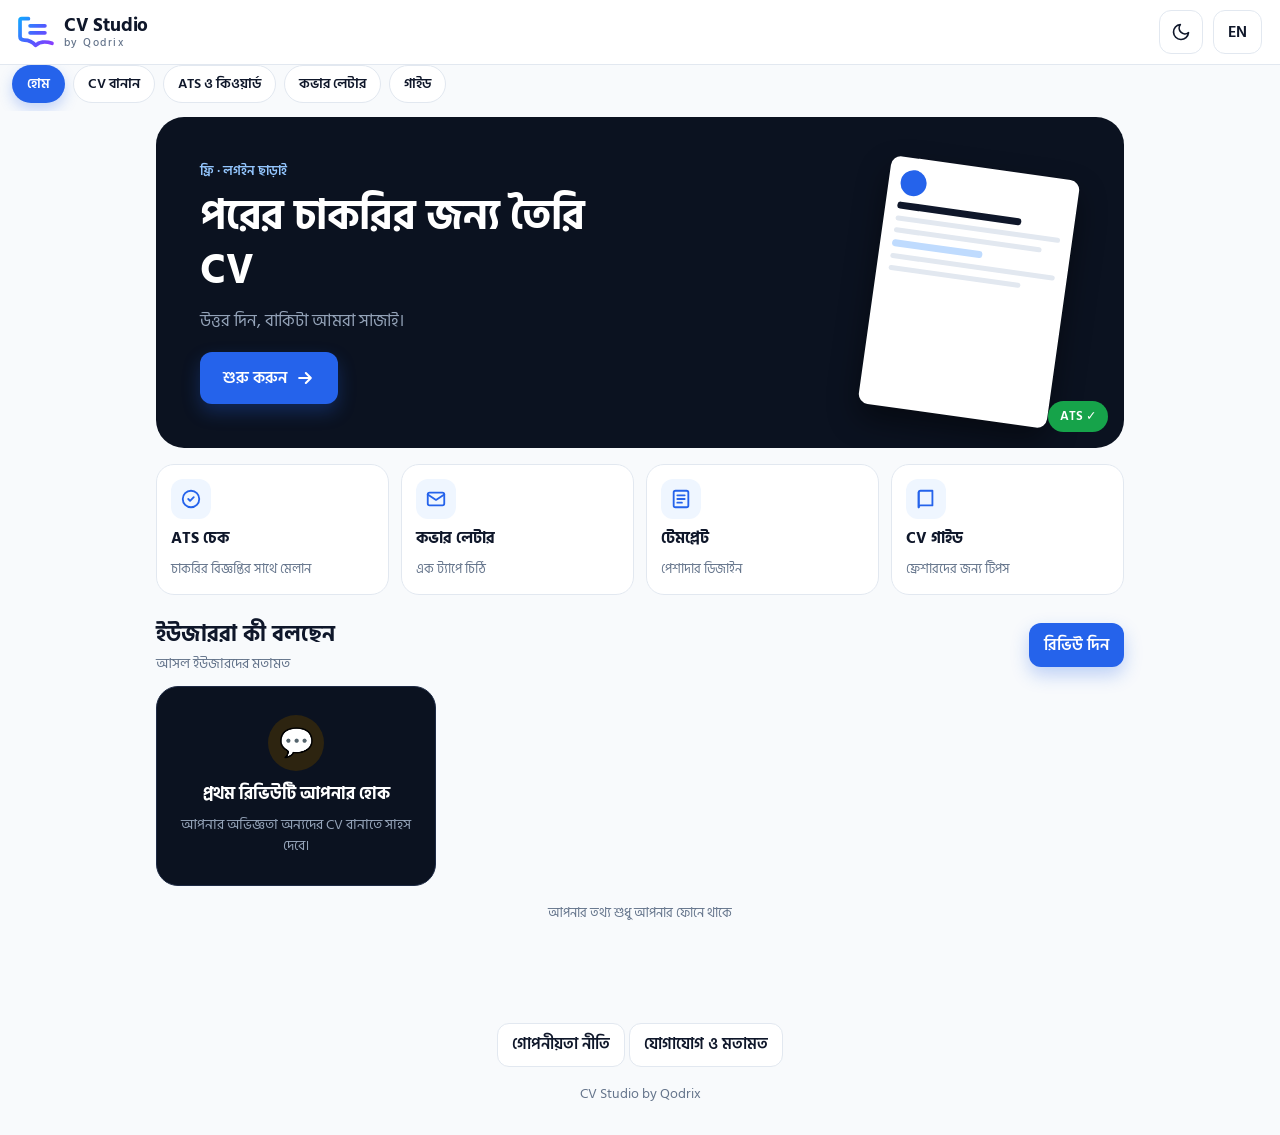
==== index.html @ 033d8e02 "Add files via upload" ====
<!DOCTYPE html>
<html lang="bn">
<head>
<meta charset="utf-8">
<meta name="viewport" content="width=device-width, initial-scale=1, viewport-fit=cover">
<title>CV স্টুডিও | বাংলা ও ইংরেজি CV মেকার</title>
<meta name="description" content="বাংলাদেশের জন্য বাংলা ও ইংরেজি দুই ভাষায় ফ্রি CV বানানোর সাইট।">
<link href="https://fonts.googleapis.com/css2?family=Hind+Siliguri:wght@400;500;600;700&display=swap" rel="stylesheet">
<script>(function(){try{var k=localStorage.getItem("cvtheme");if(!k)k=matchMedia("(prefers-color-scheme:dark)").matches?"dark":"light";document.documentElement.dataset.theme=k}catch(e){}})()</script>
<meta property="og:type" content="website"><meta property="og:site_name" content="CV Studio by Qodrix"><meta property="og:title" content="CV Studio | Free CV Maker (Bangla and English)"><meta property="og:description" content="Build a professional CV in 10 minutes. Free, no login, ATS friendly."><meta property="og:image" content="https://qodrixhq.github.io/cv-studio/og.png"><meta name="twitter:card" content="summary_large_image"><meta name="theme-color" content="#0B1220">
<link rel="icon" href="favicon.svg" type="image/svg+xml"><link rel="icon" href="icon-192.png" sizes="192x192" type="image/png">
<link rel="manifest" href="manifest.webmanifest"><link rel="apple-touch-icon" href="apple-touch-icon.png">
<link rel="stylesheet" href="style.css?v=14">
</head>
<body>
<header>
 <a class="logo" href="index.html" aria-label="CV Studio by Qodrix"><svg class="lg-m" viewBox="0 0 214 190" fill="none" aria-hidden="true"><defs><linearGradient id="lgg" x1="8" y1="8" x2="204" y2="176" gradientUnits="userSpaceOnUse"><stop stop-color="#12A8FF"/><stop offset=".55" stop-color="#4F5BFF"/><stop offset="1" stop-color="#8B3DFF"/></linearGradient></defs><g stroke="url(#lgg)" stroke-width="22" stroke-linecap="round" stroke-linejoin="round"><path class="lgp" d="M62 16H22Q12 16 12 26V122C12 137 22 143 38 143C66 143 86 153 104 174C124 155 162 148 202 162"/><path class="lgp" d="M72 58H160M72 100H160"/></g></svg><span class="lg-t"><b>CV Studio</b><small>by Qodrix</small></span></a>
 <button class="btn ic" id="th" aria-label="Dark / Light"><svg class="i-moon" width="20" height="20" viewBox="0 0 24 24" fill="none" stroke="currentColor" stroke-width="2" stroke-linecap="round" stroke-linejoin="round" aria-hidden="true"><path d="M21 12.8A9 9 0 1111.2 3a7 7 0 009.8 9.8z"/></svg><svg class="i-sun" width="20" height="20" viewBox="0 0 24 24" fill="none" stroke="currentColor" stroke-width="2" stroke-linecap="round" stroke-linejoin="round" aria-hidden="true"><circle cx="12" cy="12" r="4"/><path d="M12 2v2M12 20v2M4.9 4.9l1.4 1.4M17.7 17.7l1.4 1.4M2 12h2M20 12h2M4.9 19.1l1.4-1.4M17.7 6.3l1.4-1.4"/></svg></button>
 <button class="btn" id="lg"></button>
 
</header>
<nav class="tabs"><a href="index.html" class=on data-bn="হোম" data-en="Home"></a><a href="builder.html" data-bn="CV বানান" data-en="Build CV"></a><a href="ats.html" data-bn="ATS ও কিওয়ার্ড" data-en="ATS and keywords"></a><a href="cover-letter.html" data-bn="কভার লেটার" data-en="Cover letter"></a><a href="guide.html" data-bn="গাইড" data-en="Guide"></a></nav>
<div class="xw">
<section class="xhero xfu"><div><div class="eb" data-bn="ফ্রি · লগইন ছাড়াই" data-en="Free · no login"></div><h1 class="hh" data-bn="পরের চাকরির জন্য তৈরি CV" data-en="A CV made for your next job"></h1><p data-bn="উত্তর দিন, বাকিটা আমরা সাজাই।" data-en="Answer a few questions. We handle the layout."></p><a class="btn p" href="builder.html"><span data-bn="শুরু করুন" data-en="Get started"></span> <svg width="20" height="20" viewBox="0 0 24 24" fill="none" stroke="currentColor" stroke-width="2.5" stroke-linecap="round" stroke-linejoin="round" aria-hidden="true"><path d="M5 12h14M13 6l6 6-6 6"/></svg></a></div>
<div class="xpap" aria-hidden="true"><i></i><i class="d"></i><i></i><i style="width:90%"></i><i class="b"></i><i></i><i style="width:80%"></i></div><span class="xbdg">ATS ✓</span></section>
<a id="xcont" class="xcont xfu" href="builder.html" hidden><div><b data-bn="আপনার CV অসম্পূর্ণ" data-en="Your CV is in progress"></b><div class="xpb"><i id="xcb"></i></div><small><span id="xcp"></span> <span data-bn="সম্পূর্ণ · চালিয়ে যান" data-en="complete · continue"></span></small></div><span class="btn" aria-hidden="true">→</span></a>
<section class="xtiles"><a class="xtile xfu" href="ats.html"><i><svg width="22" height="22" viewBox="0 0 24 24" fill="none" stroke="#2563EB" stroke-width="2" stroke-linecap="round" stroke-linejoin="round" aria-hidden="true"><circle cx="12" cy="12" r="9"/><path d="M9 12l2 2 4-4"/></svg></i><b data-bn="ATS চেক" data-en="ATS check"></b><span data-bn="চাকরির বিজ্ঞপ্তির সাথে মেলান" data-en="Match with a job notice"></span></a><a class="xtile xfu" href="cover-letter.html"><i><svg width="22" height="22" viewBox="0 0 24 24" fill="none" stroke="#2563EB" stroke-width="2" stroke-linecap="round" stroke-linejoin="round" aria-hidden="true"><rect x="3" y="5" width="18" height="14" rx="2"/><path d="M3 7l9 6 9-6"/></svg></i><b data-bn="কভার লেটার" data-en="Cover letter"></b><span data-bn="এক ট্যাপে চিঠি" data-en="A letter in one tap"></span></a><a class="xtile xfu" href="builder.html"><i><svg width="22" height="22" viewBox="0 0 24 24" fill="none" stroke="#2563EB" stroke-width="2" stroke-linecap="round" stroke-linejoin="round" aria-hidden="true"><rect x="4" y="3" width="16" height="18" rx="2"/><path d="M8 8h8M8 12h8M8 16h5"/></svg></i><b data-bn="টেমপ্লেট" data-en="Templates"></b><span data-bn="পেশাদার ডিজাইন" data-en="Professional designs"></span></a><a class="xtile xfu" href="guide.html"><i><svg width="22" height="22" viewBox="0 0 24 24" fill="none" stroke="#2563EB" stroke-width="2" stroke-linecap="round" stroke-linejoin="round" aria-hidden="true"><path d="M4 5a2 2 0 012-2h13v16H6a2 2 0 00-2 2z"/><path d="M4 21V5"/></svg></i><b data-bn="CV গাইড" data-en="CV guide"></b><span data-bn="ফ্রেশারদের জন্য টিপস" data-en="Tips for freshers"></span></a></section>
<section class="xrev rv" id="xrev"><div class="xrh"><div><h2 data-bn="ইউজাররা কী বলছেন" data-en="What users say"></h2><p data-bn="আসল ইউজারদের মতামত" data-en="Words from real users"></p></div><button type="button" class="btn p" id="xrBtn" data-bn="রিভিউ দিন" data-en="Write a review"></button></div>
<div class="xrg"><div class="xrs" id="xrs"></div><div class="xrw" id="xrw"><div class="xrk" id="xrk"></div></div></div></section>
<div class="xmod" id="xmod" hidden><div class="xsh" role="dialog" aria-modal="true"><button type="button" class="xx" id="xrX" aria-label="Close">✕</button><h3 data-bn="আপনার রিভিউ" data-en="Your review"></h3><div class="xem" id="xem" data-r="0"><div class="xem-stage"><div class="xem-face" id="xemf" aria-hidden="true">😐</div><div class="xem-sp" id="xsp"></div></div><div class="xem-txt" id="xemt"></div>
<div class="xem-track" id="xemk" role="slider" tabindex="0" aria-valuemin="1" aria-valuemax="5" aria-valuenow="0" aria-label="Rating"><i class="xem-line"></i><i class="xem-fill" id="xemfl"></i><i class="xem-ring" id="xemrg"></i><button type="button" tabindex="-1" data-s="1">😠</button><button type="button" tabindex="-1" data-s="2">😕</button><button type="button" tabindex="-1" data-s="3">🙂</button><button type="button" tabindex="-1" data-s="4">😃</button><button type="button" tabindex="-1" data-s="5">🤩</button></div></div>
<label data-bn="আপনার নাম (ঐচ্ছিক)" data-en="Your name (optional)"></label><input id="xrn" maxlength="60" autocomplete="name"><label data-bn="আপনার মতামত" data-en="Your feedback"></label><textarea id="xrt" maxlength="400" rows="4"></textarea><input class="hp" id="xrh" tabindex="-1" autocomplete="off" aria-hidden="true"><button type="button" class="btn p cf-s" id="xrS" data-bn="পাঠান" data-en="Submit"></button><div class="cf-msg" id="xro" role="status"></div></div></div>
<div class="xtrust" data-bn="আপনার তথ্য শুধু আপনার ফোনে থাকে" data-en="Your data stays on your device"></div></div>
<div id="toast"></div>
<div class="pv"><a class="btn" href="privacy.html" data-bn="গোপনীয়তা নীতি" data-en="Privacy policy"></a> <a class="btn" href="contact.html" data-bn="যোগাযোগ ও মতামত" data-en="Contact &amp; feedback"></a></div>
<footer data-bn="CV Studio by Qodrix" data-en="CV Studio by Qodrix"></footer>
<nav class="bnav" aria-label="Main"><a href="index.html" class=on><svg width="22" height="22" viewBox="0 0 24 24" fill="none" stroke="currentColor" stroke-width="2" stroke-linecap="round" stroke-linejoin="round" aria-hidden="true"><path d="M3 11l9-8 9 8"/><path d="M5 10v10h14V10"/></svg><span data-bn="হোম" data-en="Home"></span></a><a href="builder.html"><svg width="22" height="22" viewBox="0 0 24 24" fill="none" stroke="currentColor" stroke-width="2" stroke-linecap="round" stroke-linejoin="round" aria-hidden="true"><rect x="5" y="3" width="14" height="18" rx="2"/><path d="M9 8h6M9 12h6M9 16h4"/></svg><span data-bn="CV বানান" data-en="Build"></span></a><a href="ats.html"><svg width="22" height="22" viewBox="0 0 24 24" fill="none" stroke="currentColor" stroke-width="2" stroke-linecap="round" stroke-linejoin="round" aria-hidden="true"><circle cx="12" cy="12" r="9"/><path d="M9 12l2 2 4-4"/></svg><span data-bn="ATS" data-en="ATS"></span></a><a href="cover-letter.html"><svg width="22" height="22" viewBox="0 0 24 24" fill="none" stroke="currentColor" stroke-width="2" stroke-linecap="round" stroke-linejoin="round" aria-hidden="true"><rect x="3" y="5" width="18" height="14" rx="2"/><path d="M3 7l9 6 9-6"/></svg><span data-bn="চিঠি" data-en="Letter"></span></a><a href="guide.html"><svg width="22" height="22" viewBox="0 0 24 24" fill="none" stroke="currentColor" stroke-width="2" stroke-linecap="round" stroke-linejoin="round" aria-hidden="true"><path d="M4 5a2 2 0 012-2h13v16H6a2 2 0 00-2 2z"/><path d="M4 21V5"/></svg><span data-bn="গাইড" data-en="Guide"></span></a></nav>
<script src="app.js?v=12"></script>
<script>(function(){try{if(S&&(S.name||S.role||S.email)){var p=parseInt(ghost("pc").textContent)||0;document.getElementById("xcont").hidden=false;document.getElementById("xcp").textContent=p+"%";document.getElementById("xcb").style.width=p+"%"}}catch(e){}})()</script>
<script>(function(){var g=function(i){return document.getElementById(i)},bn=function(){return !(typeof S!=="undefined"&&S.lang==="en")},rat=0;
function esc(s){var d=document.createElement("div");d.textContent=s;return d.innerHTML}
var EM=["","😠","😕","🙂","😃","🤩"],LBN=["","একদম ভালো লাগেনি","তেমন ভালো না","ঠিকঠাক","ভালো লেগেছে","দারুণ! অসাধারণ"],LBE=["","Not good at all","Could be better","It's okay","Liked it","Loved it!"];function stars(n){return EM[n]||""}function lb(n){return (bn()?LBN:LBE)[n]||""}
function render(a){var s=g("xrs"),k=g("xrk"),w=g("xrw");if(!a.length){w.hidden=true;s.innerHTML='<div class="xre"><div class="xrn">💬</div><b>'+(bn()?"প্রথম রিভিউটি আপনার হোক":"Be the first to review")+'</b><p>'+(bn()?"আপনার অভিজ্ঞতা অন্যদের CV বানাতে সাহস দেবে।":"Your experience helps others build their CV.")+'</p></div>';return}
w.hidden=false;var sum=0,c=[0,0,0,0,0,0];a.forEach(function(r){sum+=r.rating;c[r.rating]++});var avg=sum/a.length;
var bars="";for(var i=5;i>=1;i--)bars+='<div class="xb"><span>'+EM[i]+'</span><div><i data-w="'+Math.round(c[i]/a.length*100)+'"></i></div><em>'+c[i]+'</em></div>';
s.innerHTML='<div class="xav"><b id="xavn">0.0</b><div><div class="xmood" id="xmood">'+EM[Math.round(avg)]+'</div><small>'+a.length+(bn()?" টি রিভিউ":" reviews")+'</small></div></div>'+bars;
var t0=null;(function tick(ts){if(!t0)t0=ts;var p=Math.min(1,(ts-t0)/900);g("xavn").textContent=(avg*(1-Math.pow(1-p,3))).toFixed(1);if(p<1)requestAnimationFrame(tick)})(performance.now?0:0);requestAnimationFrame(function tk(ts){if(!t0)t0=ts;var p=Math.min(1,(ts-t0)/900);g("xavn").textContent=(avg*(1-Math.pow(1-p,3))).toFixed(1);if(p<1)requestAnimationFrame(tk)});
setTimeout(function(){[].forEach.call(s.querySelectorAll(".xb i"),function(i){i.style.width=i.dataset.w+"%"})},250);
var card=function(r,i){return '<article class="xrc"><div class="xrt"><span class="xra" style="background:hsl('+((i*57+20)%360)+' 62% 42%)">'+esc((r.name||(bn()?"ইউজার":"User")).trim().charAt(0).toUpperCase())+'</span><div><b>'+esc(r.name||(bn()?"একজন ইউজার":"A user"))+'</b><div class="xrst">'+stars(r.rating)+' <small>'+lb(r.rating)+'</small></div></div></div><p>'+esc(r.text)+'</p></article>'};
var list=a.map(card).join("");if(a.length>=3){k.innerHTML=list+list;k.style.setProperty("--d",Math.max(24,a.length*7)+"s");k.classList.add("go")}else k.innerHTML=list}
async function load(){var r=await fetch(SB_URL+"/rest/v1/reviews?select=name,rating,text&status=eq.approved&order=created_at.desc&limit=40",{headers:sbH()}).catch(function(){return null});render(r&&r.ok?await r.json():[])}
var rv=g("xrev"),done=false;if("IntersectionObserver" in window){new IntersectionObserver(function(e,o){if(e[0].isIntersecting&&!done){done=true;load();o.disconnect()}},{threshold:.05}).observe(rv)}else load();
var md=g("xmod");function op(){md.hidden=false;setR(0,false);document.body.style.overflow="hidden";g("xro").textContent=""}function cl(){md.hidden=true;document.body.style.overflow=""}
g("xrBtn").addEventListener("click",op);g("xrX").addEventListener("click",cl);md.addEventListener("click",function(e){if(e.target===md)cl()});document.addEventListener("keydown",function(e){if(e.key==="Escape"&&!md.hidden)cl()});

var EMOJI_TXT=function(r){return r?lb(r):(bn()?"স্লাইড করে বলুন কেমন লেগেছে":"Slide to tell us how it felt")};
function setR(r,fx){rat=r;var em=g("xem"),f=g("xemf"),k=g("xemk");em.dataset.r=r;f.textContent=r?EM[r]:"😐";g("xemt").textContent=EMOJI_TXT(r);k.setAttribute("aria-valuenow",r);k.style.setProperty("--p",r?(r-1)/4:0);[].forEach.call(k.querySelectorAll("button"),function(b){b.classList.toggle("on",+b.dataset.s===r)});if(!r)return;f.classList.remove("go");void f.offsetWidth;f.classList.add("go");if(fx&&r>=4)spark(r===5?12:7)}
function spark(n){var h=g("xsp");h.innerHTML="";for(var i=0;i<n;i++){var s=document.createElement("i"),a=Math.PI*2*i/n+Math.random()*.4,d=54+Math.random()*26;s.textContent=["✦","✨","⭐"][i%3];s.style.setProperty("--x",Math.cos(a)*d+"px");s.style.setProperty("--y",Math.sin(a)*d+"px");s.style.animationDelay=(Math.random()*.12)+"s";h.appendChild(s)}setTimeout(function(){h.innerHTML=""},1100)}
function initEm(){var k=g("xemk");function fromX(cx){var r=k.getBoundingClientRect(),p=(cx-r.left-24)/(r.width-48);return Math.max(1,Math.min(5,Math.round(p*4)+1))}var dn=false;
k.addEventListener("pointerdown",function(e){dn=true;try{k.setPointerCapture(e.pointerId)}catch(x){}var r=fromX(e.clientX);if(r!==rat)setR(r,true)});
k.addEventListener("pointermove",function(e){if(!dn)return;var r=fromX(e.clientX);if(r!==rat)setR(r,true)});
["pointerup","pointercancel"].forEach(function(n){k.addEventListener(n,function(){dn=false})});
k.addEventListener("keydown",function(e){var r=rat||3;if(e.key==="ArrowRight"||e.key==="ArrowUp")r=Math.min(5,r+1);else if(e.key==="ArrowLeft"||e.key==="ArrowDown")r=Math.max(1,r-1);else return;e.preventDefault();setR(r,true)});setR(0,false)}
initEm();
g("xrS").addEventListener("click",async function(){var o=g("xro"),t=g("xrt").value.trim();o.className="cf-msg";if(g("xrh").value)return;if(!rat){o.className="cf-msg er";o.textContent=bn()?"আগে স্লাইড করে ইমোজি বেছে নিন।":"Please slide to pick a feeling first.";return}if(t.length<5){o.className="cf-msg er";o.textContent=bn()?"মতামত অন্তত ৫ অক্ষরের লিখুন।":"Please write at least 5 characters.";return}var last=+localStorage.getItem("cvrv")||0;if(Date.now()-last<864e5){o.className="cf-msg er";o.textContent=bn()?"আপনি আজ রিভিউ দিয়েছেন, ধন্যবাদ!":"You already reviewed today, thank you!";return}var b=g("xrS");b.disabled=true;var r=await fetch(SB_URL+"/rest/v1/reviews",{method:"POST",headers:Object.assign(sbH(),{Prefer:"return=minimal"}),body:JSON.stringify({name:g("xrn").value.trim().slice(0,60),rating:rat,text:t.slice(0,400)})}).catch(function(){return null});b.disabled=false;if(r&&r.ok){try{localStorage.setItem("cvrv",Date.now())}catch(e){}g("xrt").value="";o.className="cf-msg ok";o.textContent=bn()?"✓ ধন্যবাদ! অনুমোদনের পর রিভিউটি দেখা যাবে।":"✓ Thank you! Your review will appear after approval.";setTimeout(cl,2600)}else{o.className="cf-msg er";o.textContent=bn()?"পাঠানো যায়নি, আবার চেষ্টা করুন।":"Could not send. Please try again."}})})()</script>
</body>
</html>
---- style.css ----
:root{--bg:#F8FAFC;--panel:#fff;--ink:#0F172A;--mute:#64748B;--line:#E2E8F0;--brand:#2563EB;--bi:#fff;--soft:#EFF6FF;--ok:#16A34A;--warn:#D97706;--field:#F8FAFC;box-sizing:border-box;padding-top:env(safe-area-inset-top,0px);padding-bottom:env(safe-area-inset-bottom,0px)}
@media (prefers-color-scheme:dark){:root:not([data-theme="light"]){--bg:#0B1220;--panel:#111A2E;--ink:#E5ECF6;--mute:#94A3B8;--line:#1E2A44;--brand:#60A5FA;--bi:#0B1220;--soft:#16233F;--field:#0E1729}}
:root[data-theme="dark"]{--bg:#0B1220;--panel:#111A2E;--ink:#E5ECF6;--mute:#94A3B8;--line:#1E2A44;--brand:#60A5FA;--bi:#0B1220;--soft:#16233F;--field:#0E1729}
*,*::before,*::after{box-sizing:inherit}
html{scroll-padding-top:env(safe-area-inset-top,0px)}
body{margin:0;background:var(--bg);color:var(--ink);font:16px/1.55 "Hind Siliguri",system-ui,sans-serif}
button{font:inherit;color:inherit;cursor:pointer}
button:focus-visible,input:focus-visible,textarea:focus-visible,select:focus-visible{outline:2px solid var(--brand);outline-offset:2px}
header{display:flex;align-items:center;gap:10px;padding:10px 18px;position:sticky;top:env(safe-area-inset-top,0px);z-index:6;background:var(--bg)}
.logo{display:flex;align-items:center;gap:10px;font-weight:700;font-size:19px;flex:1}
.mark{width:34px;height:34px;border-radius:10px;background:var(--brand);position:relative;overflow:hidden}
.mark::before{content:"";position:absolute;left:8px;top:7px;width:18px;height:22px;background:var(--bi);border-radius:3px;transform:rotate(-8deg)}
.mark::after{content:"";position:absolute;left:12px;top:13px;width:10px;height:3px;background:var(--brand);box-shadow:0 6px 0 var(--brand);transform:rotate(-8deg)}
.btn{border:1px solid var(--line);background:var(--panel);padding:8px 14px;border-radius:999px;font-weight:600}
.btn.p{background:var(--brand);color:var(--bi);border-color:var(--brand)}
main{display:grid;grid-template-columns:minmax(360px,440px) 1fr;gap:18px;padding:6px 18px 24px;max-width:1300px;margin:0 auto;align-items:start}
section.ed{min-width:0;background:var(--panel);border-radius:22px;padding:14px;border:1px solid var(--line)}
.rail{display:flex;gap:6px;overflow-x:auto;padding-bottom:10px}
.pill{flex:0 0 auto;border:1px solid var(--line);background:var(--field);border-radius:999px;padding:6px 12px;font-size:14px;font-weight:600;display:flex;gap:6px;align-items:center;color:var(--mute)}
.pill i{width:18px;height:18px;border-radius:50%;background:var(--line);display:grid;place-items:center;font-size:11px;font-style:normal}
.pill.on{background:var(--brand);color:var(--bi);border-color:var(--brand)}
.pill.on i{background:var(--bi);color:var(--brand)}
.pill.done i{background:var(--ok);color:#fff}
.pane{display:none}.pane.on{display:block}
h2.q{font-size:22px;line-height:1.25;margin:8px 0 2px}
.sub{color:var(--mute);margin:0 0 8px;font-size:14px}
label{display:block;font-size:13.5px;color:var(--mute);margin:10px 0 3px;font-weight:500}
input,textarea,select{width:100%;font:inherit;color:var(--ink);background:var(--field);border:1px solid var(--line);border-radius:12px;padding:9px 12px}
textarea{min-height:76px;resize:vertical}
.row{display:grid;grid-template-columns:1fr 1fr;gap:8px}
.card{border:1px solid var(--line);background:var(--field);border-radius:14px;padding:4px 12px 12px;margin-top:10px}
.card .x{float:right;margin-top:8px;border:0;background:var(--soft);border-radius:999px;padding:2px 10px;font-size:13px}
.add{width:100%;margin-top:10px;border-style:dashed}
.err{color:var(--warn);font-size:13px;margin-top:4px}
.ck{display:flex;gap:8px;align-items:center;color:var(--ink);font-size:15px;margin:12px 0 2px}
.ck input{width:20px;height:20px;min-height:0;accent-color:var(--brand)}
input:disabled{opacity:.45}
.row.cc{grid-template-columns:minmax(0,5fr) minmax(0,6fr)}
.tp small{display:block;font-weight:400;color:var(--mute);font-size:11px}
.cv.cl,.cv.cp,.cv.ge,.cv.cd{display:block}
.cv.cl{padding:40px 46px}
.cv.cl .hd{text-align:center;border-bottom:2px solid var(--ac);padding-bottom:12px}
.cv.cl h1{font-size:30px;letter-spacing:.05em;text-transform:uppercase}
.cv.cl .rl{color:#444}
.cv.cl .ct{justify-content:center}
.cv.cl h3{border:0;border-bottom:1px solid #9aa0b4;text-transform:uppercase;letter-spacing:.1em;font-size:13px;color:#1b2033}
.cv.cp .hd{background:var(--ac);color:#fff;padding:32px 36px;display:flex;justify-content:space-between;align-items:flex-end;gap:20px}
.cv.cp .rl{color:#fff;opacity:.9}
.cv.cp .ct{flex-direction:column;align-items:flex-end;gap:0;text-align:right}
.cv.cp .ct p{margin:2px 0}
.cv.cp .bd{display:grid;grid-template-columns:1fr 250px;min-height:980px}
.cv.cp .l{padding:8px 30px 30px 36px}
.cv.cp .r{background:var(--soft2);padding:22px}
.cv.cp .tg em,.cv.cd .tg em{background:var(--ac);color:#fff}
.cv.ge{position:relative;overflow:hidden}
.cv.ge .top{box-sizing:border-box;height:190px;background:linear-gradient(176deg,var(--ac) 0,var(--ac) 180px,transparent 180px);color:#fff;padding:30px 40px 0;display:flex;justify-content:space-between;align-items:flex-start;gap:20px}
.cv.ge .top .ph{margin:0}
.cv.ge .rl{color:#fff;opacity:.9}
.cv.ge .bd{display:grid;grid-template-columns:230px 1fr;margin-top:8px;position:relative;z-index:1}
.cv.ge .l{padding:0 20px 30px 34px}
.cv.ge .r{padding:20px 36px 30px 12px}
.cv.ge .tg em{background:var(--soft2);color:#1b2033}
.cv.ge::after{content:"";position:absolute;right:-70px;bottom:-70px;width:220px;height:220px;border-radius:50%;background:var(--soft2);z-index:0}
.cv.cd{background:var(--soft2);padding:34px}
.cv.cd .hd{display:flex;gap:22px;align-items:center;margin-bottom:18px}
.cv.cd .hd .ph{margin:0}
.cv.cd h1{font-size:34px}
.cv.cd .cardx{background:#fff;border-radius:16px;padding:14px 20px 8px;margin-bottom:14px;border:1px solid #e1e4f0}
.cv.cd h3{border:0;margin:0 0 8px;font-size:16px}
.cv.pr .sd{background:#151922;border-top:6px solid var(--ac)}
.cv.pr .sd h3{color:var(--ac);border-color:rgba(255,255,255,.22)}
.cv.pr .mn h1{font-size:36px;letter-spacing:.03em;text-transform:uppercase}
.cv.pr .mn .rl{letter-spacing:.12em;text-transform:uppercase;font-size:14px}
.cv.au{display:block}
.cv.au .top{background:linear-gradient(135deg,var(--ac),var(--acd));color:#fff;padding:40px;border-radius:0 0 54px 0;display:flex;gap:26px;align-items:center}
.cv.au .top .ph{margin:0}
.cv.au .rl{color:#fff;opacity:.9}
.cv.au .bd{display:grid;grid-template-columns:1fr 230px}
.cv.au .l{padding:10px 20px 30px 36px}
.cv.au .r{padding:10px 32px 30px 10px}
.cv.au .tg em,.cv.ed .tg em,.cv.rb .tg em{background:var(--soft2);color:#1b2033}
.cv.ed,.cv.rb{display:block;padding:44px 46px}
.cv.ed .hd{display:flex;gap:26px;align-items:center;padding-bottom:20px;border-bottom:4px solid var(--ac)}
.cv.ed .hd .ph,.cv.rb .hd .ph{margin:0}
.cv.ed h1{font-size:42px;line-height:1.05}
.cv.ed .rl{text-transform:uppercase;letter-spacing:.14em;font-size:13px}
.cv.ed .sc{display:grid;grid-template-columns:130px 1fr;gap:18px;padding:14px 0;border-bottom:1px solid #d5d8e3}
.cv.ed .sc h3{border:0;margin:2px 0 0;font-size:13px;text-transform:uppercase;letter-spacing:.1em}
.cv.rb .hd{display:flex;justify-content:space-between;align-items:center;gap:20px;border-bottom:3px solid var(--ac);padding-bottom:16px}
.cv.rb h3{display:inline-block;background:var(--ac);color:#fff;border:0;padding:5px 26px 5px 46px;margin:20px 0 10px -46px;font-size:14px;border-radius:0 999px 999px 0}
.cv .fr{display:inline-block;margin-left:10px;padding:1px 11px;border-radius:999px;font-size:12px;font-weight:600;background:var(--ac);color:#fff;vertical-align:middle}
.cv.bold .fr,.cv.ge .fr,.cv.cp .fr,.cv.au .fr{background:#fff;color:var(--ac)}
.cv .aix{margin-bottom:9px}
.cv .aix b{font-size:14px}
.cv .aix em{font-style:normal;font-size:12px;font-weight:600;color:var(--ac);margin-left:8px}
.cv .aix p{color:#454c66;margin:1px 0 0}
details{border-top:1px solid var(--line);padding:2px 0}
details>summary{padding:11px 0;font-weight:600;cursor:pointer}
.row3{display:grid;grid-template-columns:minmax(0,1fr) minmax(0,1.5fr) minmax(0,1fr);gap:8px}
.ordr{display:flex;justify-content:space-between;align-items:center;padding:4px 0;border-bottom:1px solid var(--line)}
#toast{position:fixed;left:50%;bottom:90px;transform:translateX(-50%);background:var(--ink);color:var(--bg);padding:10px 16px;border-radius:999px;font-size:14px;z-index:20;opacity:0;pointer-events:none;transition:opacity .2s}
#toast.on{opacity:1}
.pv{text-align:center;padding:0 18px 6px}
#priv{max-width:760px;margin:0 auto 16px;padding:12px 18px;color:var(--mute);font-size:14px}
.cv .dec{margin-top:22px;font-size:13px}
.cv .dec img{display:block;height:50px;margin:8px 0 2px}
#cv{position:relative}
.pgb{position:absolute;left:0;right:0;height:0;border-top:2px dashed #e11d48;opacity:.55;pointer-events:none;z-index:5}
.pgb::after{content:attr(data-l);position:absolute;right:8px;top:3px;font-size:11px;color:#e11d48}
.cv p,.cv .bl li{font-size:calc(13.5px*var(--fz,1))}
.cv .it{font-size:calc(14px*var(--fz,1))}
.cv .it span,.cv .tg em{font-size:calc(13px*var(--fz,1))}
.cv .aix b{font-size:calc(14px*var(--fz,1))}
.guide{max-width:760px;margin:0 auto;padding:6px 18px 18px}
.guide h2{font-size:22px;margin:8px 0}
.guide p{color:var(--mute);margin:0 0 10px}
.pgmap{display:grid;grid-template-columns:minmax(0,3fr) minmax(0,2fr);gap:8px;background:var(--field);border:1px solid var(--line);border-radius:14px;padding:10px;margin-top:6px}
.mz{display:flex;flex-direction:column;gap:6px}
.mz small{color:var(--mute);font-size:12px}
.mzs{background:var(--soft);border-radius:10px;padding:6px}
.mb{display:flex;align-items:center;gap:6px;text-align:left;border:1px solid var(--line);background:var(--panel);border-radius:10px;padding:7px 9px;font-size:14px}
.mb i{font-style:normal}
.mb.on{border-color:var(--brand);box-shadow:0 0 0 2px var(--brand) inset}
.mb.off{opacity:.45;text-decoration:line-through}
.mapbar{display:flex;justify-content:space-between;align-items:center;gap:8px;flex-wrap:wrap;margin:8px 0}
.atsb{background:var(--panel);border:1px solid var(--line);border-radius:18px;padding:10px 16px;margin-bottom:14px;font-size:14px}.atsb summary{cursor:pointer;font-weight:700}.atsb ul{list-style:none;margin:10px 0 0;padding:0}.atsb li{padding:5px 0;display:flex;gap:8px}.atsb li i{font-style:normal;flex:none}.atsb .nt{color:var(--mute);font-size:13px;margin-top:6px}.kwt{width:100%;box-sizing:border-box;min-height:110px;margin-top:10px;padding:10px;border-radius:12px;border:1px solid var(--line);background:var(--soft);color:inherit;font:inherit;resize:vertical}.kwc{display:flex;flex-wrap:wrap;gap:6px;margin:8px 0}.kwc span{padding:4px 10px;border-radius:999px;border:1px solid var(--line);font-size:13px}.kwc .m{background:rgba(34,160,90,.15)}.kwc .x{background:rgba(230,150,20,.18)}.kwi{width:100%;box-sizing:border-box;margin-top:8px;padding:10px;border-radius:12px;border:1px solid var(--line);background:var(--soft);color:inherit;font:inherit}.clb{display:flex;flex-wrap:wrap;gap:8px;margin-top:10px}.hint{display:flex;gap:10px;align-items:center;justify-content:space-between;background:var(--soft);border:1px solid var(--line);border-radius:14px;padding:10px 14px;margin-bottom:12px;font-size:14px}
.hint[hidden]{display:none}
.cv .mn .tg em,.cv .l .tg em,.cv .r .tg em{background:var(--soft2);color:#1b2033}
.cv.cp .r .tg em{background:#fff}
.cv .sd .it span{color:rgba(255,255,255,.8)}
.cv .sd .it{border-left-color:rgba(255,255,255,.4)}
.cv .sd .it::before{background:#fff;border-color:var(--ac)}
.cv .sd .aix p{color:rgba(255,255,255,.88)}
.cv .sd .aix em{color:#fff;opacity:.85}
@media print{.cv,.cv *{-webkit-print-color-adjust:exact;print-color-adjust:exact}.cv .it,.cv .aix,.cv .cardx,.cv .sc{break-inside:avoid}.cv h3{break-after:avoid}.pgb,.guide,#fitHint{display:none!important}}
input.bad{border-color:var(--warn)}
.acw{position:relative}
.acl{position:absolute;left:0;right:0;top:100%;z-index:8;background:var(--panel);border:1px solid var(--line);border-radius:12px;margin-top:4px;box-shadow:0 10px 30px rgba(0,0,0,.28);max-height:300px;overflow:auto}
.ai{display:block;width:100%;text-align:left;border:0;border-bottom:1px solid var(--line);background:none;padding:10px 12px}
.ai small{display:block;color:var(--mute);font-size:12.5px}
.ai.add{color:var(--brand);font-weight:600;border-bottom:0}
.acl .st{padding:8px 12px;color:var(--mute);font-size:13px;border-bottom:1px solid var(--line)}
.chips{display:flex;flex-wrap:wrap;gap:6px;margin:8px 0}
.chip{background:var(--soft);border:1px solid var(--line);border-radius:999px;padding:3px 10px;font-size:14px}
.chip.sel{background:var(--brand);color:var(--bi);border-color:var(--brand)}
.chip.sg{border-style:dashed;background:transparent}
.tpls{display:grid;grid-template-columns:repeat(3,1fr);gap:8px}
.tp{border:2px solid var(--line);background:var(--field);border-radius:14px;padding:8px 6px 6px;text-align:center;font-size:13px;font-weight:600}
.tp.on{border-color:var(--brand)}
.tp svg{width:100%;height:64px;display:block;margin-bottom:4px}
.sw{display:flex;flex-wrap:wrap;gap:8px;margin-top:6px}
.sw button{width:34px;height:34px;border-radius:50%;border:3px solid var(--panel);box-shadow:0 0 0 1.5px var(--line)}
.sw button.on{box-shadow:0 0 0 2.5px var(--brand)}
.nav{display:flex;justify-content:space-between;gap:8px;margin-top:16px}
.stage{min-width:0}
.score{display:flex;gap:14px;align-items:center;background:var(--panel);border:1px solid var(--line);border-radius:22px;padding:12px 16px;margin-bottom:14px}
.ring{position:relative;width:64px;height:64px;flex:0 0 auto}
.ring svg{width:64px;height:64px;transform:rotate(-90deg)}
.ring b{position:absolute;inset:0;display:grid;place-items:center;font-size:17px}
.tips{margin:0;padding:0;list-style:none;font-size:14px}
.tips li{margin:1px 0}
.tips li::before{content:"＋ ";color:var(--warn);font-weight:700}
.tips li.good::before{content:"✓ ";color:var(--ok)}
.score h4{margin:0;font-size:15px}
#wrap{overflow:hidden}
#cv{width:794px;min-height:1123px;background:#fff;color:#1b2033;font-family:var(--cf,"Hind Siliguri");line-height:var(--lh,1.55);transform-origin:top left;box-shadow:0 10px 40px rgba(20,24,60,.25);border-radius:4px}
.cv{display:grid;grid-template-columns:245px 1fr;min-height:1123px}
.cv .sd{background:var(--ac);color:#fff;padding:34px 22px}
.cv .mn{padding:36px 32px}
.cv .ph{--pc:#fff;position:relative;width:140px;height:140px;margin:8px auto 26px;flex:0 0 auto}
.cv.min .ph{--pc:var(--ac)}
.cv .ph img{position:relative;z-index:1;width:100%;height:100%;object-fit:cover;display:block}
.cv .ph::before{content:"";position:absolute;z-index:0;-webkit-print-color-adjust:exact;print-color-adjust:exact}
.cv .ph.ring img{border-radius:50%}
.cv .ph.ring::before{inset:-9px;border:2px solid var(--pc);border-radius:50%}
.cv .ph.ring::after{content:"";position:absolute;z-index:2;right:0;top:4px;width:16px;height:16px;border-radius:50%;background:var(--pc);border:3px solid var(--ac);-webkit-print-color-adjust:exact;print-color-adjust:exact}
.cv .ph.arch img{border-radius:70px 70px 10px 10px}
.cv .ph.arch::before{inset:10px -10px -10px 10px;border:2px solid var(--pc);border-radius:70px 70px 10px 10px}
.cv .ph.frame img{border-radius:30px}
.cv .ph.frame::before{inset:10px -10px -10px 10px;border-radius:30px;background:var(--pc);opacity:.4}
.cv .ph.hex img,.cv .ph.hex::before{border-radius:50% 0 50% 0}
.cv .ph.hex::before{inset:10px -10px -10px 10px;background:var(--pc);opacity:.45}
.cv h1{margin:0;font-size:31px;line-height:1.15}
.cv .rl{color:var(--ac);font-weight:600;font-size:17px;margin:2px 0 12px}
.cv h3{font-size:15px;margin:calc(20px*var(--sp,1)) 0 7px;color:var(--ac);padding-bottom:3px;border-bottom:2px solid var(--ac)}
.cv .sd h3{color:#fff;border-color:rgba(255,255,255,.45)}
.cv p{margin:4px 0;font-size:13.5px;word-break:break-word}
.cv .it{position:relative;margin:0 0 calc(16px*var(--sp,1)) 5px;padding:0 0 0 16px;font-size:14px;border-left:2px solid var(--ac30)}
.cv .it::before{content:"";position:absolute;left:-7px;top:5px;width:12px;height:12px;border-radius:50%;background:var(--ac);border:2px solid #fff;-webkit-print-color-adjust:exact;print-color-adjust:exact}
.cv .it:last-child{margin-bottom:4px}
.cv .bl{margin:5px 0 0;padding-left:16px}
.cv .bl li{font-size:13.5px;margin:2px 0}
.cv .it b{display:block}.cv .it span{color:#5d6480;font-size:13px}
.cv .tg{display:flex;flex-wrap:wrap;gap:5px}
.cv .tg em{font-style:normal;font-size:13px;padding:2px 9px;border-radius:999px;background:rgba(255,255,255,.2)}
.cv.min,.cv.bold{display:block}
.cv.min .hd{padding:36px 40px 14px;border-bottom:3px solid var(--ac)}
.cv.min .hd .ph{margin:0 0 24px}
.cv.min .mn,.cv.bold .mn{padding:6px 40px 34px}
.cv.min .tg em,.cv.bold .mn .tg em{background:var(--soft2);color:#1b2033}
.cv .ct{display:flex;flex-wrap:wrap;gap:2px 18px}
.cv.bold .hd{background:var(--ac);color:#fff;padding:38px 40px;display:flex;gap:22px;align-items:center}
.cv.bold .hd .ph{margin:0 14px 0 0;width:130px;height:130px}
.cv.bold .hd .rl{color:#fff;opacity:.85}
.cv.bold h1{font-size:38px}
.cv.bold h3{border:0;font-size:16px;padding:0 0 0 10px;border-left:5px solid var(--ac)}
#cv{--soft2:#eef0fb}
.bar{display:none}
.hero{max-width:1300px;margin:0 auto;padding:28px 18px 18px;display:grid;grid-template-columns:1.15fr .85fr;gap:24px;align-items:center}
.hh{font-size:clamp(34px,6vw,58px);line-height:1.1;margin:0 0 12px;font-weight:700;letter-spacing:-.01em}
.hp{font-size:18px;color:var(--mute);max-width:34em;margin:0 0 20px}
.go{display:inline-block;text-decoration:none;font-size:18px;padding:12px 26px}
.stack{position:relative;height:230px;overflow:hidden}
.sh{position:absolute;top:10px;width:150px;height:205px;border-radius:6px;box-shadow:0 10px 30px rgba(20,24,60,.28);background:linear-gradient(90deg,var(--c) 0 32%,#fff 32%)}
.sh::after{content:"";position:absolute;left:42%;top:16px;right:12px;height:6px;border-radius:3px;background:#cfd3e6;box-shadow:0 14px 0 #e3e6f2,0 28px 0 #e3e6f2,0 42px 0 #e3e6f2,0 70px 0 #e3e6f2,0 84px 0 #e3e6f2}
.sh:nth-child(1){left:2%;transform:rotate(-9deg);--c:#0f766e}
.sh:nth-child(2){left:28%;transform:rotate(2deg);--c:#4f46e5;z-index:1}
.sh:nth-child(3){left:50%;transform:rotate(10deg);--c:#be123c}
.feat{max-width:1300px;margin:0 auto;padding:6px 18px 22px;display:grid;grid-template-columns:repeat(3,1fr);gap:12px}
.feat div{background:var(--panel);border:1px solid var(--line);border-radius:18px;padding:14px 16px}
.feat b{display:block;font-size:17px}
.feat span{color:var(--mute);font-size:14.5px}
footer{text-align:center;color:var(--mute);font-size:14px;padding:6px 18px 30px}
@media (min-width:1280px){main,.hero,.feat{max-width:1400px}main{grid-template-columns:480px 1fr}}
@media (max-width:959px){.hero,.feat{max-width:760px}}
@media (min-width:600px) and (max-width:959px){.bar{max-width:420px;margin:0 auto}}
@media (max-width:599px){.hero,.feat{grid-template-columns:minmax(0,1fr)}.hero{padding-top:16px}.stack{height:200px}.hp{font-size:16px}header{padding:8px 12px}.logo{font-size:17px}.btn{padding:7px 12px;font-size:15px}.ed{padding:12px;border-radius:18px}h2.q{font-size:20px}.score{padding:10px 12px;gap:10px}.go{font-size:16px}}
@media (max-width:420px){.row{grid-template-columns:1fr}.tpls{gap:6px}.tp{font-size:12px}.ring,.ring svg{width:54px;height:54px}.sh{width:120px;height:165px}}
@media (pointer:coarse){.btn,.pill,.chip,.tp{min-height:42px}input,select{min-height:44px}}
@media (max-width:959px){
 main{grid-template-columns:minmax(0,1fr);padding:4px 14px 90px;max-width:760px}
 body[data-v="e"] .stage{display:none}
 body[data-v="v"] section.ed{display:none}
 .bar{display:flex;position:fixed;left:12px;right:12px;bottom:calc(10px + env(safe-area-inset-bottom,0px));z-index:7;background:var(--panel);border:1px solid var(--line);border-radius:999px;padding:5px;box-shadow:0 8px 30px rgba(0,0,0,.2)}
 .bar button{flex:1;border:0;background:none;padding:9px;border-radius:999px;font-weight:600}
 .bar button.on{background:var(--brand);color:var(--bi)}
 :root{padding-bottom:0}
}
@media print{
 @page{size:A4;margin:0}
 body{background:#fff}header,.ed,.score,.bar,.hero,.feat,footer,.pv,#priv,#toast{display:none!important}
 main{display:block;padding:0}.stage{display:block!important}
 #wrap{overflow:visible;height:auto!important}
 #cv{box-shadow:none;transform:none!important;border-radius:0}
 .cv .sd,.cv.bold .hd,.cv .tg em{-webkit-print-color-adjust:exact;print-color-adjust:exact}
}
.logo{text-decoration:none;color:inherit}
.tabs{display:flex;gap:8px;overflow-x:auto;padding:0 12px 8px;max-width:1400px;margin:0 auto}
.tabs a{flex:none;padding:7px 14px;border-radius:999px;border:1px solid var(--line);background:var(--panel);color:inherit;text-decoration:none;font-weight:600;font-size:14px}
.tabs a.on{background:var(--brand);color:var(--bi);border-color:transparent}
.tool{max-width:760px;margin:0 auto;padding:8px 18px 90px}
.tool h2{font-size:22px;margin:8px 0}
.tool .sub{color:var(--mute);margin:0 0 12px}
.tcards{max-width:1300px;margin:0 auto;padding:6px 18px 22px;display:grid;grid-template-columns:repeat(2,1fr);gap:12px}
.tc{display:block;background:var(--panel);border:1px solid var(--line);border-radius:18px;padding:14px 16px;color:inherit;text-decoration:none}
.tc b{display:block;font-size:17px}.tc span{color:var(--mute);font-size:14.5px}
.tl{display:flex;gap:8px;flex-wrap:wrap;margin-bottom:14px}.tl a{text-decoration:none}
.pv a.btn{display:inline-block;text-decoration:none}
@media(max-width:700px){.tcards{grid-template-columns:minmax(0,1fr)}}
@media print{.tabs,.tl,.tcards{display:none!important}}

/* ===== v2 theme: navy + royal blue ===== */
body{font-family:"Inter","Hind Siliguri",system-ui,sans-serif;-webkit-font-smoothing:antialiased}
header{background:color-mix(in srgb,var(--panel) 90%,transparent);-webkit-backdrop-filter:blur(10px);backdrop-filter:blur(10px);border-bottom:1px solid var(--line)}
.btn{min-height:44px;border-radius:12px;border:1px solid var(--line);background:var(--panel);font-weight:600;transition:transform .15s,box-shadow .2s,background .2s}
.btn:active,.xtile:active,.xcont:active{transform:scale(.97)}
.btn.p{background:var(--brand);color:var(--bi);border-color:transparent;box-shadow:0 8px 18px color-mix(in srgb,var(--brand) 28%,transparent)}
input,textarea,select{border-radius:12px;border:1.5px solid var(--line);background:var(--panel);transition:border-color .15s,box-shadow .15s}
input:focus,textarea:focus,select:focus{border-color:var(--brand);box-shadow:0 0 0 4px color-mix(in srgb,var(--brand) 18%,transparent);outline:0}
input.bad{border-color:#DC2626;box-shadow:0 0 0 4px rgba(220,38,38,.14);animation:xshake .45s}
.card,details{border-radius:16px;border-color:var(--line)}
.tabs a{border-radius:999px;transition:background .2s,transform .15s}.tabs a:active{transform:scale(.96)}
.tabs a.on{box-shadow:0 6px 14px color-mix(in srgb,var(--brand) 26%,transparent)}
#arc{transition:stroke-dasharray .9s cubic-bezier(.2,.7,.2,1)}

.card{animation:xfu .4s cubic-bezier(.2,.7,.2,1)}
.tool>*,.tcards>a,.guide>*{opacity:0;animation:xfu .55s cubic-bezier(.2,.7,.2,1) forwards}
.tool>*:nth-child(2),.tcards>a:nth-child(2){animation-delay:.08s}.tool>*:nth-child(3),.tcards>a:nth-child(3){animation-delay:.16s}.tool>*:nth-child(n+4),.tcards>a:nth-child(4){animation-delay:.24s}
.tc{border-radius:18px;transition:transform .15s,box-shadow .2s}.tc:hover{box-shadow:0 10px 24px rgba(15,23,42,.08)}
@keyframes xfu{from{opacity:0;transform:translateY(14px)}to{opacity:1;transform:none}}
@keyframes xpop{from{opacity:0;transform:scale(.7)}to{opacity:1;transform:none}}
@keyframes xflt{50%{transform:translateY(-7px) rotate(8deg)}}
@keyframes xgrow{from{transform:scaleX(0)}}
@keyframes xshake{20%{transform:translateX(-5px)}50%{transform:translateX(5px)}80%{transform:translateX(-3px)}}
/* home */
.xw{max-width:1000px;margin:0 auto;padding:6px 16px 0}
.xfu{opacity:0;animation:xfu .6s cubic-bezier(.2,.7,.2,1) forwards}
.xhero{position:relative;overflow:hidden;background:#0B1220;color:#fff;border-radius:28px;padding:26px 22px;display:grid;grid-template-columns:1fr 150px;gap:8px;min-height:250px}
.xhero .eb{font-size:13px;font-weight:600;color:#93C5FD}
.xhero h1.hh{margin:8px 0 0;font-size:31px;line-height:1.3;font-weight:700;max-width:260px}
.xhero p{margin:10px 0 18px;color:#94A3B8;max-width:260px}
.xhero .btn.p{padding:0 22px;min-height:52px;font-size:16px;display:inline-flex;align-items:center;gap:8px;text-decoration:none}
.xpap{position:absolute;right:-18px;top:36px;width:128px;height:168px;background:#fff;border-radius:10px;padding:12px;display:flex;flex-direction:column;gap:7px;box-shadow:0 14px 30px rgba(0,0,0,.45);transform:rotate(8deg);animation:xflt 5s ease-in-out infinite}
.xpap i{display:block;height:5px;border-radius:3px;background:#E2E8F0}.xpap i:first-child{width:26px;height:26px;border-radius:50%;background:#2563EB}.xpap i.d{background:#0F172A;height:7px;width:75%}.xpap i.b{background:#BFDBFE;width:55%;height:7px}
.xbdg{position:absolute;right:16px;bottom:16px;background:#16A34A;color:#fff;font-weight:600;font-size:12.5px;border-radius:999px;padding:6px 12px;opacity:0;animation:xpop .5s .8s cubic-bezier(.3,1.4,.5,1) forwards}
.xcont{display:flex;align-items:center;gap:14px;margin-top:16px;padding:14px 16px;background:var(--panel);border:1px solid var(--line);border-radius:18px;color:inherit;text-decoration:none;animation-delay:.15s}
.xcont[hidden]{display:none}.xcont>div{flex:1}.xcont b{font-size:15px}
.xpb{height:6px;border-radius:3px;background:var(--line);margin:8px 0 6px;overflow:hidden}.xpb i{display:block;height:100%;width:0;background:var(--brand);border-radius:3px;transform-origin:left;animation:xgrow 1s .3s ease-out both}
.xcont small{color:var(--mute);font-size:12.5px}
.xtiles{display:grid;grid-template-columns:repeat(2,1fr);gap:12px;margin-top:16px}
.xtile{display:flex;flex-direction:column;gap:8px;padding:14px;border-radius:18px;background:var(--panel);border:1px solid var(--line);color:inherit;text-decoration:none;min-height:112px;transition:transform .15s,box-shadow .2s;animation-delay:.3s}
.xtile:hover{box-shadow:0 10px 24px rgba(15,23,42,.08)}
.xtile i{width:40px;height:40px;border-radius:12px;background:var(--soft);display:flex;align-items:center;justify-content:center}
.xtile b{font-size:15.5px}.xtile span{font-size:13px;color:var(--mute)}
.xtrust{text-align:center;font-size:12.5px;color:var(--mute);padding:18px 0 90px}
@media(min-width:760px){.xhero{grid-template-columns:1fr 320px;min-height:320px;padding:44px}.xhero h1.hh{font-size:42px;max-width:440px}.xhero p{max-width:420px;font-size:17px}.xpap{right:60px;top:50px;width:190px;height:250px}.xtiles{grid-template-columns:repeat(4,1fr)}}
@media(prefers-reduced-motion:reduce){.fu,.xfu,.xpap,.xbdg,.xpb i,.tool>*,.tcards>a,.guide>*,.pane.on,.card,input.bad{animation:none!important;opacity:1!important}}
@media print{.xfu,.tool>*,.card{animation:none!important;opacity:1!important}}
a.btn{color:inherit;text-decoration:none;display:inline-flex;align-items:center;justify-content:center}
a.btn.p{color:var(--bi)}
.pv{text-align:center;padding:10px 0}

/* ===== v3: all pages ===== */
input,textarea,select{width:100%;min-width:0}input[type=email],input[type=tel],input[type=text]{width:100%!important}
details{background:var(--panel);border:1px solid var(--line);border-radius:16px;padding:0 16px;margin:0 0 12px;overflow:hidden}
details>summary{list-style:none;min-height:56px;display:flex;align-items:center;gap:10px;padding:8px 0;font-weight:600;font-size:16px}
details>summary::-webkit-details-marker{display:none}
details>summary::after{content:"";width:9px;height:9px;margin-left:auto;border-right:2px solid var(--mute);border-bottom:2px solid var(--mute);transform:rotate(45deg);transition:transform .25s;flex:none}
details[open]>summary::after{transform:rotate(-135deg)}
details[open]>*:not(summary){animation:xfu .35s cubic-bezier(.2,.7,.2,1)}
details[open]{padding-bottom:12px}
.phd{display:flex;align-items:center;gap:14px;margin:8px 0 6px}
.phi{width:48px;height:48px;border-radius:14px;background:var(--soft);display:flex;align-items:center;justify-content:center;flex:none}
.phd h2{margin:0;font-size:26px;line-height:1.25;letter-spacing:-.01em}
.tool,.guide.tool{max-width:760px;margin:0 auto;padding:18px 18px 100px}
.guide.tool>h2{display:none}
.xsc{display:flex;align-items:center;gap:14px;background:#0B1220;color:#fff;border-radius:20px;padding:14px 16px;margin:6px 0 16px}
.xsc>div{flex:1}.xsc b{display:block;font-size:16px}.xsc small{color:#94A3B8;font-size:13px}
.xsc .btn{background:#16233F;border-color:transparent;color:#fff}
.xsc circle.t{stroke:#1E2A44}.xsc circle.v{stroke:#60A5FA;stroke-dasharray:163.4;stroke-dashoffset:163.4;transition:stroke-dashoffset 1s .2s cubic-bezier(.2,.7,.2,1)}
.xsc text{fill:#fff;font-weight:700;font-size:15px}
.xprog{height:5px;border-radius:3px;background:var(--line);margin:0 0 12px;overflow:hidden}
.xprog i{display:block;height:100%;width:0;background:var(--brand);border-radius:3px;transition:width .5s cubic-bezier(.2,.7,.2,1)}
#builder{padding-bottom:110px}
.pill{transition:background .2s,color .2s,transform .15s}.pill.on{box-shadow:0 6px 14px color-mix(in srgb,var(--brand) 26%,transparent)}
#priv{background:var(--panel);border:1px solid var(--line);border-radius:16px;padding:18px;line-height:1.7}
@media(prefers-reduced-motion:reduce){details[open]>*:not(summary){animation:none!important}.xprog i,.xsc circle.v{transition:none}}
.xsc{border:1px solid #1E2A44;background:linear-gradient(0deg,#0F1A30,#0F1A30)}
:root[data-theme=dark] .xsc{background:#111A2E}

/* ===== v4: build section ===== */
section.ed{background:transparent;border:0;padding:0}
.xbh{background:#0B1220;color:#fff;border-radius:22px;padding:16px 18px 18px;margin-bottom:12px;border:1px solid #1E2A44}
.xbt{display:flex;align-items:center;justify-content:space-between;gap:10px;font-size:13px;font-weight:600;color:#93C5FD}
.xbt b{color:#fff}.xsv{background:#0F2A22;color:#4ADE80;border-radius:999px;padding:4px 10px;font-size:12px;opacity:0;animation:xpop .5s .4s cubic-bezier(.3,1.4,.5,1) forwards}
.xbh h2{margin:8px 0 2px;font-size:24px;line-height:1.3;font-weight:700}
.xbh p{margin:0 0 12px;color:#94A3B8;font-size:14px;line-height:1.5;min-height:21px}
.xbh .xprog{background:#1E2A44;margin:0}.xbh .xprog i{background:#60A5FA}
.rail{padding:2px 0 12px;gap:8px}
.pill{font-size:0;gap:0;padding:4px;min-height:36px;min-width:36px;justify-content:center;background:var(--panel)}
.pill i{width:26px;height:26px;font-size:13px}
.pill.on{font-size:14px;gap:8px;padding:4px 14px 4px 5px}
.pane>h2.q,.pane>h2.q+.sub{display:none}
.pane.on{background:var(--panel);border:1px solid var(--line);border-radius:20px;padding:6px 16px 18px;box-shadow:0 6px 20px rgba(15,23,42,.06)}
label{color:var(--ink);font-weight:600;font-size:14px;margin:16px 0 6px}
input,textarea,select{min-height:52px;padding:12px 14px;font-size:16px}
textarea{min-height:110px}
input[type=range]{min-height:0;padding:0}input[type=file]{min-height:0;padding:10px}input[type=checkbox],input[type=radio]{min-height:0;width:auto}
.chips:has(>[data-lv]){display:grid;grid-template-columns:1fr 1fr;background:var(--line);border-radius:12px;padding:4px;gap:4px;margin:14px 0 8px}
.chips>[data-lv]{min-height:44px;border:0;border-radius:9px;background:transparent;font-weight:600;font-size:15px;padding:0}
.chips>[data-lv].sel{background:var(--panel);color:var(--ink);box-shadow:0 1px 3px rgba(15,23,42,.15)}
.chip{min-height:38px;padding:4px 14px;transition:transform .15s,background .2s}.chip:active{transform:scale(.96)}
.add{min-height:48px;border-radius:12px;border:1.5px dashed var(--line);background:transparent;color:var(--brand)}
.nav{gap:10px}.nav #back{min-width:96px}.nav #next{flex:1;min-height:54px;font-size:17px}
@media(max-width:959px){.nav{position:sticky;bottom:calc(76px + env(safe-area-inset-bottom,0px));z-index:5;background:var(--panel);border:1px solid var(--line);border-radius:18px;padding:10px;margin-top:14px;box-shadow:0 10px 24px rgba(15,23,42,.12)}}
@media(prefers-reduced-motion:reduce){.xsv{animation:none!important;opacity:1!important}}

/* ===== v5: match artifact design (templates, preview, export) ===== */
.tpls{grid-template-columns:1fr 1fr;gap:16px 14px;margin-top:4px}
.tp{position:relative;background:transparent;border:0;padding:0;text-align:left;display:flex;flex-direction:column;gap:4px;font-size:15px;font-weight:600;color:var(--ink);min-height:44px;opacity:0;animation:xfu .5s cubic-bezier(.2,.7,.2,1) forwards}
.tp:nth-child(2){animation-delay:.08s}.tp:nth-child(3){animation-delay:.16s}.tp:nth-child(n+4){animation-delay:.24s}
.tp svg{width:100%;height:150px;border-radius:12px;background:#fff;border:1px solid var(--line);margin:0 0 4px}
.tp small{font-size:13px;color:var(--mute);font-weight:400}
.tp.on{border:0}.tp.on svg{outline:2px solid var(--brand);outline-offset:3px;border-color:transparent;animation:xring 2.4s 1s ease-in-out infinite}
.tp.on::after{content:"\2713";position:absolute;top:8px;right:8px;width:24px;height:24px;border-radius:50%;background:var(--brand);color:var(--bi);font-size:14px;display:flex;align-items:center;justify-content:center;animation:xpop .4s cubic-bezier(.3,1.4,.5,1)}
@keyframes xring{50%{outline-offset:6px}}
.sw{gap:10px}.sw button{width:44px;height:44px;border-width:3px}.sw button.on{box-shadow:0 0 0 2.5px var(--brand)}
.xmore{margin:16px 0 4px}
.score{background:#0F1A30;color:#fff;border:1px solid #1E2A44;border-radius:20px;padding:14px 16px}
:root[data-theme=dark] .score{background:#111A2E}
.score .ring b{color:#fff}.score circle:first-child{stroke:#1E2A44}.score #arc{stroke:#60A5FA;transition:stroke-dasharray .9s cubic-bezier(.2,.7,.2,1)}
.score h4{color:#fff}.score .tips,.score .tips li{color:#94A3B8}
.stage .tl{gap:10px}.stage .tl a{min-height:44px;padding:0 16px}
#wrap{margin:0;box-shadow:none;background:transparent;overflow:visible}

.xexp{display:none}

@media(min-width:960px){.stage{position:sticky;top:84px;align-self:start;max-height:calc(100vh - 100px);overflow:auto}}
@media(prefers-reduced-motion:reduce){.tp,.tp.on svg,.tp.on::after{animation:none!important;opacity:1!important}}

/* ===== v6: desktop layout like design, validation, page transitions ===== */
@view-transition{navigation:auto}
@media(prefers-reduced-motion:reduce){@view-transition{navigation:none}}
.xerr{color:#DC2626;font-size:13px;font-weight:500;margin-top:6px}.xerr[hidden]{display:none}
:root[data-theme=dark] .xerr{color:#F87171}
@media(min-width:960px){
#builder{grid-template-columns:minmax(0,1fr) 440px;max-width:1400px;gap:22px;padding-bottom:40px}
section.ed{display:grid;grid-template-columns:220px minmax(0,1fr);column-gap:22px;align-items:start}
.xbh{grid-column:1/-1}
.rail{grid-column:1;grid-row:2/span 30;flex-direction:column;overflow:visible;position:sticky;top:84px;gap:6px;padding:0}
.pill{font-size:15px;gap:12px;padding:6px 14px 6px 8px;min-height:46px;justify-content:flex-start;width:100%;border-radius:12px}
.pill.on{font-size:15px}
.pane,.nav{grid-column:2}
.stage{background:color-mix(in srgb,var(--line) 65%,transparent);border-radius:22px;padding:18px}
#wrap{margin:0;box-shadow:none}
}
.row:has(>:only-child){grid-template-columns:minmax(0,1fr)!important}
.row>div{min-width:0}

/* ===== v7: theme switch, desktop-only export, admin ===== */
:root[data-theme=dark]{color-scheme:dark}:root[data-theme=light]{color-scheme:light}
.btn.ic{width:44px;padding:0;display:inline-flex;align-items:center;justify-content:center}
:root[data-theme=dark] .i-moon{display:none}:root[data-theme=light] .i-sun{display:none}
.xexp{display:none}
@media(min-width:960px){.xexp{display:flex;gap:10px;position:sticky;bottom:0;margin-top:14px;background:var(--panel);border:1px solid var(--line);border-radius:16px;padding:10px;box-shadow:0 10px 24px rgba(15,23,42,.12)}.xexp .p{flex:1;min-height:50px;font-size:16px}.xexp .btn{min-height:50px}}
#adm{background:var(--bg);color:var(--ink);font:15px/1.6 "Inter","Hind Siliguri",sans-serif;padding:0 0 60px}
.ad-top{position:sticky;top:0;z-index:2;display:flex;align-items:center;justify-content:space-between;gap:10px;padding:12px 16px;background:color-mix(in srgb,var(--panel) 92%,transparent);-webkit-backdrop-filter:blur(10px);backdrop-filter:blur(10px);border-bottom:1px solid var(--line)}
.ad-brand{display:flex;align-items:center;gap:10px}.ad-brand i{width:40px;height:40px;border-radius:12px;background:var(--brand);color:var(--bi);display:flex;align-items:center;justify-content:center}
.ad-brand b{display:block;font-size:17px;line-height:1.2}.ad-brand small{color:var(--mute);font-size:12.5px}
.ad-act{display:flex;gap:8px}
.ad-b{min-height:44px;padding:0 14px;border-radius:12px;border:1px solid var(--line);background:var(--panel);color:var(--ink);font:inherit;font-weight:600;font-size:14.5px;cursor:pointer;transition:transform .15s,box-shadow .2s}
.ad-b:active{transform:scale(.96)}.ad-b.p{background:var(--brand);color:var(--bi);border-color:transparent;box-shadow:0 6px 14px color-mix(in srgb,var(--brand) 26%,transparent)}.ad-b.d{color:#DC2626}
:root[data-theme=dark] .ad-b.d{color:#F87171}
.ad-w{max-width:720px;margin:0 auto;padding:16px}
.ad-in{opacity:0;animation:xfu .5s cubic-bezier(.2,.7,.2,1) forwards}
.ad-login{max-width:420px;margin:7vh auto 0;padding:28px 22px;text-align:center;background:#0B1220;color:#fff;border-radius:28px;border:1px solid #1E2A44;display:flex;flex-direction:column;gap:10px}
.ad-login h2{margin:4px 0 0;font-size:24px}.ad-login p{margin:0 0 8px;color:#94A3B8}
.ad-lock{width:64px;height:64px;border-radius:20px;background:#2563EB;margin:0 auto;display:flex;align-items:center;justify-content:center;animation:xflt 4s ease-in-out infinite}
.ad-i{width:100%;min-height:52px;padding:0 14px;border-radius:12px;border:1.5px solid var(--line);background:var(--panel);color:var(--ink);font:inherit;font-size:16px;box-sizing:border-box}
.ad-login .ad-i{background:#111A2E;border-color:#1E2A44;color:#fff}.ad-i:focus{outline:0;border-color:var(--brand);box-shadow:0 0 0 4px color-mix(in srgb,var(--brand) 18%,transparent)}
.ad-err{color:#F87171;font-size:13.5px;min-height:20px}
.ad-stat{display:flex;flex-direction:column;gap:12px;background:#0B1220;color:#fff;border-radius:24px;padding:18px;margin-bottom:14px;border:1px solid #1E2A44}
.ad-stat b{font-size:40px;line-height:1;margin-right:8px}.ad-stat small{color:#94A3B8;font-size:14px}
.ad-chips{display:flex;gap:8px;overflow-x:auto;padding-bottom:2px}
.ad-c{flex:none;min-height:40px;padding:0 14px;border-radius:999px;border:1px solid #1E2A44;background:#111A2E;color:#CBD5E1;font:inherit;font-weight:600;font-size:14px;cursor:pointer;transition:background .2s,transform .15s}
.ad-c em{font-style:normal;opacity:.7;margin-left:4px}.ad-c.on{background:#2563EB;border-color:transparent;color:#fff}
.ad-card{background:var(--panel);border:1px solid var(--line);border-radius:20px;padding:14px 16px;margin-bottom:12px}
.ad-t{display:inline-block;font-size:12px;font-weight:700;border-radius:999px;padding:3px 10px;background:var(--soft);color:var(--brand)}
.ad-t.t-company{background:#CCFBF1;color:#0F766E}.ad-t.t-inst{background:#EDE9FE;color:#6D28D9}.ad-t.t-ai{background:#FEF3C7;color:#B45309}
.ad-n{font-size:19px;font-weight:600;margin:8px 0 12px;word-break:break-word}
.ad-r{display:flex;gap:8px;flex-wrap:wrap}.ad-r .p{flex:1 1 140px}
.ad-empty{text-align:center;padding:36px 16px;background:var(--panel);border:1px dashed var(--line);border-radius:20px;margin-bottom:12px}
.ad-empty div{width:56px;height:56px;border-radius:50%;background:#DCFCE7;color:#15803D;font-size:28px;display:flex;align-items:center;justify-content:center;margin:0 auto 10px;animation:xpop .5s cubic-bezier(.3,1.4,.5,1)}
.ad-empty p{margin:2px 0 0;color:var(--mute)}
.ad-add{background:var(--panel);border:1px solid var(--line);border-radius:20px;padding:16px;display:flex;flex-direction:column;gap:10px;margin-top:18px}
.ad-add small{color:var(--mute);margin-top:-8px}
@media(prefers-reduced-motion:reduce){.ad-in,.ad-lock,.ad-empty div{animation:none!important;opacity:1!important}}

/* ===== v8: creative ATS page ===== */
.xg{background:#0B1220;color:#fff;border:1px solid #1E2A44;border-radius:28px;padding:22px 20px 20px;text-align:center;margin:8px 0 18px;--gc:#F87171;position:relative;overflow:hidden;opacity:0;animation:xfu .6s cubic-bezier(.2,.7,.2,1) forwards}
.xg[data-tier=mid]{--gc:#FBBF24}.xg[data-tier=hi]{--gc:#4ADE80}
.xg-eb{font-size:13px;font-weight:600;color:#93C5FD;letter-spacing:.02em}
.xg-wrap{position:relative;width:250px;max-width:100%;margin:8px auto 0}
.xg-svg{width:100%;display:block}
.xg-t,.xg-v{fill:none;stroke-width:14;stroke-linecap:round}.xg-t{stroke:#1E2A44}
.xg-v{stroke:var(--gc);stroke-dasharray:251.3;stroke-dashoffset:251.3;transition:stroke-dashoffset 1.2s .2s cubic-bezier(.2,.7,.2,1),stroke .4s;filter:drop-shadow(0 0 6px color-mix(in srgb,var(--gc) 55%,transparent))}
.xg-n{position:absolute;left:0;right:0;top:46px;display:flex;align-items:baseline;justify-content:center;gap:2px}
.xg-n b{font-size:50px;line-height:1;font-weight:700}.xg-n span{font-size:20px;color:#94A3B8;font-weight:600}
.xg-tier{min-height:30px;margin-top:2px}.xg-tier b{display:none;font-size:19px;color:var(--gc)}
.xg[data-tier=lo] .t-lo,.xg[data-tier=mid] .t-mid,.xg[data-tier=hi] .t-hi{display:block;animation:xpop .5s .5s cubic-bezier(.3,1.4,.5,1) both}
.xg-chips{display:flex;justify-content:center;gap:8px;margin-top:12px}
.xch{border-radius:999px;padding:6px 12px;font-size:13.5px;font-weight:600}.xch.ok{background:#0F2A22;color:#4ADE80}.xch.wn{background:#2D2410;color:#FBBF24}
.xg .btn.p{margin-top:16px;width:100%;min-height:52px;font-size:16px}
.atsb{padding:12px 16px}
.atsb>summary{font-size:16px}
.atsb li{padding:12px 14px;border-radius:14px;margin:8px 0;border:1px solid var(--line);background:var(--field);align-items:center;gap:12px;font-size:14.5px;opacity:0;animation:xfu .45s cubic-bezier(.2,.7,.2,1) forwards}
.atsb li:nth-child(2){animation-delay:.05s}.atsb li:nth-child(3){animation-delay:.1s}.atsb li:nth-child(4){animation-delay:.15s}.atsb li:nth-child(5){animation-delay:.2s}.atsb li:nth-child(6){animation-delay:.25s}.atsb li:nth-child(7){animation-delay:.3s}.atsb li:nth-child(n+8){animation-delay:.35s}
.atsb li i{width:28px;height:28px;border-radius:50%;display:flex;align-items:center;justify-content:center;font-weight:700;font-size:14px;font-style:normal}
.atsb li.ok i{background:#DCFCE7;color:#15803D}.atsb li.wn i{background:#FEF3C7;color:#B45309}
.atsb li.wn{background:color-mix(in srgb,#F59E0B 9%,var(--panel));border-color:color-mix(in srgb,#F59E0B 35%,var(--line))}
:root[data-theme=dark] .atsb li.ok i{background:#0F2A22;color:#4ADE80}:root[data-theme=dark] .atsb li.wn i{background:#2D2410;color:#FBBF24}
.kwtools{display:flex;gap:8px;flex-wrap:wrap;margin-top:10px}.kwtools .btn{min-height:40px;font-size:14px;padding:0 14px}
.kwt{min-height:140px;font-size:15px}
.kwm{display:flex;align-items:center;gap:16px;margin:14px 0 6px}
.kwp{font-size:36px;font-weight:700;line-height:1}.kwp small{display:block;font-size:12.5px;font-weight:500;color:var(--mute);margin-top:4px}
.kwbar{flex:1;height:10px;border-radius:5px;background:var(--line);overflow:hidden}.kwbar i{display:block;height:100%;background:var(--brand);border-radius:5px;transform-origin:left;animation:xgrow .9s ease-out both}
.kwc span{border-color:transparent;animation:xpop .4s cubic-bezier(.3,1.4,.5,1) both}
.kwc span:nth-child(2){animation-delay:.04s}.kwc span:nth-child(3){animation-delay:.08s}.kwc span:nth-child(4){animation-delay:.12s}.kwc span:nth-child(5){animation-delay:.16s}.kwc span:nth-child(n+6){animation-delay:.2s}
.kwc .m{background:#DCFCE7;color:#15803D}.kwc .x{background:#FEF3C7;color:#B45309}
:root[data-theme=dark] .kwc .m{background:#0F2A22;color:#4ADE80}:root[data-theme=dark] .kwc .x{background:#2D2410;color:#FBBF24}
@media(prefers-reduced-motion:reduce){.xg,.atsb li,.kwc span,.kwbar i,.xg[data-tier] b{animation:none!important;opacity:1!important}.xg-v{transition:none}}

/* ===== v9: navigation, guide, contact ===== */
.bnav{display:none}
@media(max-width:759px){
.tabs{display:none}body{padding-bottom:92px}
.bnav{display:flex;position:fixed;left:10px;right:10px;bottom:calc(10px + env(safe-area-inset-bottom,0px));z-index:40;gap:2px;padding:6px;background:color-mix(in srgb,var(--panel) 90%,transparent);-webkit-backdrop-filter:blur(14px);backdrop-filter:blur(14px);border:1px solid var(--line);border-radius:24px;box-shadow:0 12px 30px rgba(15,23,42,.18)}
.bnav a{flex:1;position:relative;display:flex;flex-direction:column;align-items:center;justify-content:center;gap:3px;min-height:54px;border-radius:18px;font-size:11.5px;font-weight:600;color:var(--mute);text-decoration:none;transition:color .2s,background .2s,transform .15s}
.bnav a:active{transform:scale(.94)}.bnav a.on{color:var(--brand);background:var(--soft)}.bnav a.on svg{animation:xpop .45s cubic-bezier(.3,1.4,.5,1)}
.bnav a.on::after{content:"";position:absolute;top:3px;width:18px;height:3px;border-radius:2px;background:var(--brand)}
.bar{top:calc(76px + env(safe-area-inset-top,0px));bottom:auto!important;left:12px;right:12px}
#builder{padding-top:80px;padding-bottom:110px}
.nav{bottom:calc(86px + env(safe-area-inset-bottom,0px))}
}
@media print{.bnav{display:none!important}}
.rv{opacity:0;transform:translateY(16px);transition:opacity .6s cubic-bezier(.2,.7,.2,1),transform .6s cubic-bezier(.2,.7,.2,1)}.rv.in{opacity:1;transform:none}
@media(prefers-reduced-motion:reduce){.rv{opacity:1;transform:none;transition:none}}
.gh{background:#0B1220;color:#fff;border:1px solid #1E2A44;border-radius:24px;padding:22px 20px;margin:10px 0 16px}
.gh-e{font-size:13px;font-weight:600;color:#93C5FD}.gh h3{margin:6px 0 6px;font-size:26px;line-height:1.3}.gh p{margin:0;color:#94A3B8}
.gr{list-style:none;margin:0 0 16px;padding:0;position:relative}
.gr li{display:flex;gap:14px;padding:14px 16px;margin-bottom:10px;background:var(--panel);border:1px solid var(--line);border-radius:18px;align-items:flex-start}
.gr li:nth-child(2){transition-delay:.06s}.gr li:nth-child(3){transition-delay:.12s}.gr li:nth-child(4){transition-delay:.18s}.gr li:nth-child(5){transition-delay:.24s}
.gn{flex:none;width:34px;height:34px;border-radius:50%;background:var(--brand);color:var(--bi);display:flex;align-items:center;justify-content:center;font-weight:700}
.gr b{font-size:16px}.gr p{margin:4px 0 0;color:var(--mute);font-size:14.5px;line-height:1.55}
.gdd{display:grid;grid-template-columns:1fr 1fr;gap:12px;margin-bottom:16px}
.gd{border-radius:18px;padding:14px 16px;border:1px solid var(--line);background:var(--panel)}.gd b{font-size:15px}.gd ul{margin:8px 0 0;padding-left:18px;font-size:14px;line-height:1.7;color:var(--mute)}
.gd.ok{border-top:4px solid #16A34A}.gd.no{border-top:4px solid #DC2626}
.gck{background:var(--panel);border:1px solid var(--line);border-radius:20px;padding:16px;margin-bottom:18px}
.gck-h{display:flex;justify-content:space-between;align-items:center;font-size:16px}.gck-h span{color:var(--brand);font-weight:700}
.gck-b{height:8px;border-radius:4px;background:var(--line);margin:10px 0 8px;overflow:hidden}.gck-b i{display:block;height:100%;width:0;background:var(--brand);border-radius:4px;transition:width .5s cubic-bezier(.2,.7,.2,1)}
.gck ul{list-style:none;margin:0;padding:0}.gck li{display:flex;align-items:center;gap:12px;min-height:48px;padding:6px 4px;cursor:pointer;border-radius:12px;font-size:15px}
.gck li i{flex:none;width:26px;height:26px;border-radius:8px;border:2px solid var(--line);display:flex;align-items:center;justify-content:center;transition:background .2s,border-color .2s,transform .2s}
.gck li.on i{background:var(--brand);border-color:var(--brand);transform:scale(1.05)}.gck li.on i::after{content:"\2713";color:var(--bi);font-size:15px;font-weight:700}
.gck li.on span{color:var(--mute);text-decoration:line-through}
.gck-d{margin-top:10px;padding:12px;border-radius:14px;background:#DCFCE7;color:#15803D;font-weight:600;text-align:center;animation:xpop .5s cubic-bezier(.3,1.4,.5,1)}
:root[data-theme=dark] .gck-d{background:#0F2A22;color:#4ADE80}
.gq{margin:6px 0 10px;font-size:18px}.gcta{width:100%;min-height:54px;margin-top:6px;font-size:17px}
@media(max-width:520px){.gdd{grid-template-columns:1fr}}
.cf,.ci{background:var(--panel);border:1px solid var(--line);border-radius:22px;padding:18px;margin-bottom:16px}
.cf h3,.ci h3{margin:0 0 4px;font-size:19px}.cf .chips{display:flex;flex-wrap:wrap;gap:8px;margin:12px 0 4px}
.cf-s{width:100%;min-height:54px;margin-top:14px;font-size:17px}.hp{position:absolute!important;left:-9999px;opacity:0;height:0;min-height:0!important;padding:0!important;border:0!important}
.cf-msg{margin-top:10px;font-weight:600;font-size:14.5px;min-height:20px}.cf-msg.ok{color:#15803D;animation:xpop .5s cubic-bezier(.3,1.4,.5,1)}.cf-msg.er{color:#DC2626}
:root[data-theme=dark] .cf-msg.ok{color:#4ADE80}:root[data-theme=dark] .cf-msg.er{color:#F87171}
.cr{display:flex;align-items:center;gap:12px;min-height:48px;color:inherit;text-decoration:none;font-weight:600}.cr svg{color:var(--brand)}
.cs{display:flex;gap:10px;margin-top:10px}.cb{width:48px;height:48px;border-radius:14px;background:var(--soft);color:var(--brand);display:flex;align-items:center;justify-content:center;transition:transform .15s}.cb:active{transform:scale(.92)}

/* ===== v10: reviews, admin tabs ===== */
.xrev{margin-top:22px}.xrh{display:flex;align-items:center;justify-content:space-between;gap:12px;margin-bottom:12px}.xrh h2{margin:0;font-size:22px}.xrh p{margin:2px 0 0;color:var(--mute);font-size:14px}
.xrg{display:grid;grid-template-columns:280px minmax(0,1fr);gap:14px;align-items:stretch}
@media(max-width:759px){.xrg{grid-template-columns:minmax(0,1fr)}}
.xrs{background:#0B1220;color:#fff;border:1px solid #1E2A44;border-radius:22px;padding:18px}
.xav{display:flex;align-items:center;gap:14px;margin-bottom:12px}.xav b{font-size:46px;line-height:1}.xav small{color:#94A3B8}
.stf{position:relative;display:inline-block;font-size:20px;letter-spacing:2px;line-height:1}.stb{color:#1E2A44}.stv{position:absolute;left:0;top:0;overflow:hidden;white-space:nowrap;color:#FBBF24;transition:width 1s cubic-bezier(.2,.7,.2,1)}
.xb{display:flex;align-items:center;gap:8px;font-size:12.5px;color:#94A3B8;margin:4px 0}.xb div{flex:1;height:7px;border-radius:4px;background:#1E2A44;overflow:hidden}.xb i{display:block;height:100%;width:0;background:#FBBF24;border-radius:4px;transition:width 1s .1s cubic-bezier(.2,.7,.2,1)}.xb em{font-style:normal;width:18px;text-align:right}
.xre{text-align:center;padding:10px 4px}.xrn{width:56px;height:56px;margin:0 auto 10px;border-radius:50%;background:#2D2410;color:#FBBF24;font-size:28px;display:flex;align-items:center;justify-content:center;animation:xflt 4s ease-in-out infinite}.xre b{display:block;font-size:17px}.xre p{margin:6px 0 0;color:#94A3B8;font-size:14px}
.xrw{overflow:hidden;border-radius:22px;-webkit-mask-image:linear-gradient(90deg,transparent,#000 6%,#000 94%,transparent);mask-image:linear-gradient(90deg,transparent,#000 6%,#000 94%,transparent)}
.xrk{display:flex;gap:12px;width:max-content;padding:2px 0}.xrk.go{animation:xmar var(--d,40s) linear infinite}.xrw:hover .xrk,.xrw:active .xrk{animation-play-state:paused}
@keyframes xmar{to{transform:translateX(-50%)}}
.xrc{flex:none;width:260px;background:var(--panel);border:1px solid var(--line);border-radius:20px;padding:14px 16px;box-sizing:border-box}
.xrt{display:flex;align-items:center;gap:10px}.xra{width:40px;height:40px;border-radius:50%;color:#fff;font-weight:700;display:flex;align-items:center;justify-content:center;flex:none}.xrt b{font-size:15px}.xrst{color:#F59E0B;letter-spacing:1px;font-size:14px}
.xrc p{margin:10px 0 0;font-size:14.5px;line-height:1.6;color:var(--ink);display:-webkit-box;-webkit-line-clamp:5;-webkit-box-orient:vertical;overflow:hidden}
@media(prefers-reduced-motion:reduce){.xrk.go{animation:none}.xrw{overflow-x:auto}.xrn{animation:none}}
.xmod{position:fixed;inset:0;z-index:100;background:rgba(2,6,23,.6);display:flex;align-items:flex-end;justify-content:center;animation:xfade .25s both}.xmod[hidden]{display:none}
@keyframes xfade{from{opacity:0}}
.xsh{position:relative;width:100%;max-width:520px;max-height:92vh;overflow:auto;background:var(--panel);border-radius:26px 26px 0 0;padding:22px 18px calc(22px + env(safe-area-inset-bottom,0px));animation:xup .35s cubic-bezier(.2,.8,.2,1) both}
@media(min-width:760px){.xmod{align-items:center}.xsh{border-radius:26px}}
@keyframes xup{from{transform:translateY(40px);opacity:0}}
.xsh h3{margin:0 0 10px;font-size:20px}.xx{position:absolute;right:12px;top:12px;width:44px;height:44px;border-radius:50%;border:0;background:var(--soft);color:var(--ink);font-size:16px}
.xst{display:flex;gap:6px;margin:6px 0 6px}.xst button{width:52px;height:52px;border:0;border-radius:14px;background:var(--soft);color:#CBD5E1;font-size:30px;line-height:1;transition:transform .15s,color .2s,background .2s}.xst button.on{color:#F59E0B;background:#FEF3C7;transform:scale(1.06)}.xst button:active{transform:scale(.9)}
.ad-tabs{display:flex;gap:8px;max-width:720px;margin:0 auto;padding:12px 16px 0}.ad-tabs button{flex:1;min-height:44px;border-radius:12px;border:1px solid var(--line);background:var(--panel);color:var(--ink);font:inherit;font-weight:600;font-size:14.5px;cursor:pointer}.ad-tabs button.on{background:var(--brand);color:var(--bi);border-color:transparent}
.ad-t.t-pending{background:#FEF3C7;color:#B45309}.ad-t.t-approved{background:#DCFCE7;color:#15803D}.ad-m{color:var(--mute);font-size:13px;margin:-6px 0 10px;word-break:break-word}
.ad-sx{color:#F59E0B;letter-spacing:1px;margin-left:8px}

/* ===== v11: real page sheets ===== */
#cv{position:absolute!important;left:-12000px;top:0;visibility:hidden;pointer-events:none;box-shadow:none!important}
#sheets{display:flex;flex-direction:column;gap:6px;width:794px;transform-origin:top left}
.shw{width:794px}.shw::after{content:attr(data-p);display:block;text-align:center;font:600 13px/1 Inter,sans-serif;color:var(--mute);padding:10px 0 16px}
.sheet{width:794px;overflow:hidden;position:relative;background:#fff;color:#1b2033;box-shadow:0 10px 40px rgba(20,24,60,.25);border-radius:3px;animation:xfu .5s cubic-bezier(.2,.7,.2,1) both}
.sheet .cv{box-sizing:border-box;overflow:hidden}.pgw{display:block}
@media(prefers-reduced-motion:reduce){.sheet{animation:none}}
@media print{#cv{display:none!important}#sheets{transform:none!important;display:block;width:auto}.shw{break-after:page;page-break-after:always}.shw:last-child{break-after:auto;page-break-after:auto}.shw::after{display:none}.sheet{box-shadow:none;border-radius:0;animation:none}}

/* ===== v12: slide system, emoji rating ===== */
.bnav{transition:transform .38s cubic-bezier(.2,.8,.2,1)}.bnav.hide{transform:translateY(calc(100% + 28px))}
body.bn-h .nav{bottom:calc(14px + env(safe-area-inset-bottom,0px))}.nav{transition:bottom .38s cubic-bezier(.2,.8,.2,1)}
.bar{isolation:isolate}.bar::before{content:"";position:absolute;top:6px;bottom:6px;left:6px;width:calc(50% - 6px);border-radius:999px;background:var(--brand);box-shadow:0 6px 14px color-mix(in srgb,var(--brand) 30%,transparent);transition:transform .38s cubic-bezier(.2,.8,.2,1);z-index:-1}
body[data-v=v] .bar::before{transform:translateX(100%)}.bar button.on{background:transparent!important;box-shadow:none!important}.bar button{transition:color .25s}.bar button.on{color:var(--bi)}
.xem{margin:6px 0 8px}.xem-stage{position:relative;height:104px;display:flex;align-items:center;justify-content:center}
.xem-face{font-size:76px;line-height:1;filter:drop-shadow(0 6px 12px rgba(0,0,0,.18));user-select:none}
.xem-face.go{animation:var(--fa) .9s both}
.xem[data-r="1"]{--fa:xmad;--ac:#EF4444}.xem[data-r="2"]{--fa:xsad;--ac:#F97316}.xem[data-r="3"]{--fa:xokay;--ac:#EAB308}.xem[data-r="4"]{--fa:xhop;--ac:#22C55E}.xem[data-r="5"]{--fa:xwow;--ac:#06B6D4}
.xem[data-r="2"] .xem-face{filter:grayscale(.35) drop-shadow(0 6px 12px rgba(0,0,0,.18))}
@keyframes xmad{0%,100%{transform:translateX(0) scale(1)}15%{transform:translateX(-9px) rotate(-6deg) scale(1.12)}30%{transform:translateX(9px) rotate(6deg) scale(1.12)}45%{transform:translateX(-7px) rotate(-4deg)}60%{transform:translateX(7px) rotate(4deg)}80%{transform:translateX(-3px)}}
@keyframes xsad{0%{transform:scale(1.15) translateY(-10px)}35%{transform:scale(.92) translateY(8px) rotate(-8deg)}65%{transform:scale(.95) translateY(5px) rotate(5deg)}100%{transform:scale(.96) translateY(4px)}}
@keyframes xokay{0%{transform:scale(.85)}50%{transform:scale(1.08)}100%{transform:scale(1)}}
@keyframes xhop{0%{transform:translateY(0) scale(.9)}30%{transform:translateY(-22px) scale(1.15)}55%{transform:translateY(0) scale(.96,1.04)}75%{transform:translateY(-9px)}100%{transform:translateY(0) scale(1)}}
@keyframes xwow{0%{transform:scale(.6) rotate(0)}30%{transform:scale(1.3) rotate(-14deg) translateY(-14px)}60%{transform:scale(1.15) rotate(360deg) translateY(-6px)}100%{transform:scale(1) rotate(360deg)}}
.xem-sp{position:absolute;inset:0;pointer-events:none}.xem-sp i{position:absolute;left:50%;top:50%;font-style:normal;font-size:18px;opacity:0;animation:xsp .9s ease-out forwards}
@keyframes xsp{0%{transform:translate(-50%,-50%) scale(.3);opacity:1}100%{transform:translate(calc(-50% + var(--x)),calc(-50% + var(--y))) scale(1.2);opacity:0}}
.xem-txt{text-align:center;font-weight:700;font-size:17px;min-height:26px;color:var(--ink);transition:color .3s}.xem[data-r]:not([data-r="0"]) .xem-txt{color:var(--ac)}
.xem-track{--p:0;position:relative;height:68px;margin:6px 0 0;display:flex;align-items:center;justify-content:space-between;touch-action:none;cursor:pointer;outline:0;border-radius:18px}
.xem-track:focus-visible{box-shadow:0 0 0 3px color-mix(in srgb,var(--brand) 35%,transparent)}
.xem-line,.xem-fill{position:absolute;left:24px;top:50%;height:8px;margin-top:-4px;border-radius:4px}.xem-line{right:24px;background:var(--line)}
.xem-fill{width:calc((100% - 48px) * var(--p));background:linear-gradient(90deg,#EF4444,#F97316 25%,#EAB308 50%,#22C55E 75%,#06B6D4);transition:width .35s cubic-bezier(.2,.8,.2,1)}
.xem-fill{background-size:calc(100% / max(var(--p),.001)) 100%;background-size:auto}
.xem-ring{position:absolute;top:50%;left:calc(24px + (100% - 48px) * var(--p) - 30px);width:60px;height:60px;margin-top:-30px;border-radius:50%;background:var(--panel);border:3px solid var(--ac,var(--line));box-shadow:0 8px 20px rgba(15,23,42,.18);transition:left .35s cubic-bezier(.2,.8,.2,1),border-color .3s,opacity .2s;opacity:0}.xem:not([data-r="0"]) .xem-ring{opacity:1}
.xem-track button{position:relative;z-index:1;width:48px;height:48px;border:0;background:transparent;font-size:28px;line-height:1;padding:0;opacity:.55;filter:grayscale(.6);transition:transform .3s cubic-bezier(.3,1.4,.5,1),opacity .2s,filter .2s;cursor:pointer}
.xem-track button.on{opacity:1;filter:none;transform:scale(1.35)}
.xmood{font-size:34px;line-height:1;animation:xhop 1.2s .4s both}.xav{align-items:center}
.xrst small{color:var(--mute);font-weight:600;letter-spacing:0;margin-left:2px}.xb span{width:24px;font-size:15px}
@media(prefers-reduced-motion:reduce){.xem-face.go,.xmood,.xem-sp i{animation:none!important}.xem-ring,.xem-fill,.bar::before,.bnav{transition:none}}

/* ===== v13: template picker, palettes, new templates ===== */
.tpls{grid-template-columns:repeat(2,minmax(0,1fr));gap:18px 14px}.tpf{grid-column:1/-1;display:flex;gap:8px;flex-wrap:wrap}
.tp{display:flex;flex-direction:column;gap:2px;align-items:flex-start;text-align:left}.tp b{font-size:15px;margin-top:6px}.tp small{font-size:12.5px;color:var(--mute);font-weight:400}
.tpv{display:block;width:100%;aspect-ratio:794/1123;overflow:hidden;position:relative;background:#fff;border:1px solid var(--line);border-radius:12px;box-shadow:0 6px 16px rgba(15,23,42,.08);transition:transform .25s cubic-bezier(.2,.8,.2,1),box-shadow .25s}
.tp:active .tpv{transform:scale(.97)}.tp:hover .tpv{box-shadow:0 12px 26px rgba(15,23,42,.16)}
.tpv-in{position:absolute;left:0;top:0;width:794px;height:1123px;transform-origin:top left;transform:scale(var(--k,.2));overflow:hidden;background:#fff;color:#1b2033;font-family:var(--cf);line-height:var(--lh,1.55);pointer-events:none}
.tpv-in .cv{min-height:1123px;box-sizing:border-box}
.tp svg{display:none}
.tpb{font-style:normal;font-size:11.5px;font-weight:700;border-radius:999px;padding:3px 9px;margin-top:4px}.tpb.a{background:#DCFCE7;color:#15803D}.tpb.d{background:#EDE9FE;color:#6D28D9}
:root[data-theme=dark] .tpb.a{background:#0F2A22;color:#4ADE80}:root[data-theme=dark] .tpb.d{background:#241B3F;color:#A78BFA}
.tp.on .tpv{outline:3px solid var(--brand);outline-offset:3px;border-color:transparent;animation:xring 2.4s 1s ease-in-out infinite}
.sw{display:flex;flex-wrap:wrap;gap:10px;align-items:center}.swn{flex-basis:100%;font-size:13px;color:var(--mute);font-weight:600}
.swc{position:relative;width:44px;height:44px;border-radius:50%;border:2px dashed var(--line);display:flex;align-items:center;justify-content:center;color:var(--mute);font-size:20px;cursor:pointer;overflow:hidden}.swc input{position:absolute;inset:-8px;opacity:0;cursor:pointer;width:70px;height:70px;min-height:0}
/* Executive */
.cv.ex{padding:46px 54px}.cv.ex .hd{border:0;border-top:4px solid var(--ac);border-bottom:1px solid #1b2033;padding:18px 0 16px}.cv.ex h1{font-size:34px;letter-spacing:.09em}.cv.ex .rl{letter-spacing:.14em;text-transform:uppercase;font-size:12.5px;color:var(--acd)}
.cv.ex h3{border:0;color:var(--ac);text-transform:uppercase;letter-spacing:.16em;font-size:12.5px;margin-bottom:6px}.cv.ex h3::after{content:"";display:block;height:2px;width:34px;background:var(--ac);margin-top:6px}
/* Compact */
.cv.cm .hd{padding:26px 34px 10px;border-bottom:2px solid var(--ac)}.cv.cm .mn{padding:2px 34px 24px}.cv.cm h1{font-size:25px}.cv.cm h3{font-size:12px;letter-spacing:.08em;text-transform:uppercase}
.cv.cm p,.cv.cm .bl li{font-size:calc(12.4px*var(--fz,1))}.cv.cm .it{font-size:calc(13px*var(--fz,1))}.cv.cm .hd .ph{margin:0 0 12px;width:70px;height:70px}
/* Timeline */
.cv.tl .hd{border-bottom:0;padding-bottom:10px}.cv.tl .sc,.cv.tl .sx{position:relative;display:block;border:0;padding:12px 0 4px 30px}
.cv.tl .sc::before,.cv.tl .sx::before{content:"";position:absolute;left:5px;top:24px;bottom:-12px;width:2px;background:var(--ac30)}
.cv.tl .sc h3,.cv.tl .sx h3{border:0;position:relative;margin:0 0 6px;font-size:14px;text-transform:uppercase;letter-spacing:.1em;color:var(--ac)}
.cv.tl .sc h3::before,.cv.tl .sx h3::before{content:"";position:absolute;left:-30px;top:3px;width:12px;height:12px;border-radius:50%;background:var(--ac);box-shadow:0 0 0 4px var(--soft2)}
/* Elegant */
.cv.el{background:#fff;padding:42px 50px}.cv.el .hd{flex-direction:column;text-align:center;gap:10px;margin-bottom:20px}.cv.el .ct{justify-content:center}.cv.el h1{font-size:36px;font-weight:600}
.cv.el .rl{color:var(--ac);letter-spacing:.12em;text-transform:uppercase;font-size:12.5px}
.cv.el .cardx{background:transparent;border:0;border-top:1px solid #d5d8e3;border-radius:0;padding:14px 0 6px;margin:0}.cv.el h3{color:var(--ac);text-transform:uppercase;letter-spacing:.14em;font-size:12.5px}
@media(prefers-reduced-motion:reduce){.tp,.tp.on .tpv{animation:none!important;opacity:1!important}.tpv{transition:none}}
/* ===== v14: stop page-wide horizontal overflow (preview sheets are 794px wide) ===== */
#wrap{overflow:hidden!important;position:relative}
html,body{max-width:100%;overflow-x:clip}
#wrap{contain:layout paint}
#sheets{position:absolute;left:0;top:0}

/* ===== v15: Qodrix logo system ===== */
.logo{display:flex;align-items:center;gap:10px;text-decoration:none;color:inherit;min-width:0}
.lg-m{width:36px;height:32px;flex:none;overflow:visible}
.lg-t{display:flex;flex-direction:column;line-height:1.05;min-width:0}.lg-t b{font-size:19px;font-weight:700;letter-spacing:-.01em;white-space:nowrap}.lg-t small{font-size:10.5px;font-weight:500;color:var(--mute);letter-spacing:.14em;margin-top:2px}
.lgp{stroke-dasharray:420;stroke-dashoffset:420;animation:lgd 1.1s .1s cubic-bezier(.4,0,.2,1) forwards}.lgp+.lgp{animation-delay:.35s}
@keyframes lgd{to{stroke-dashoffset:0}}
@media(prefers-reduced-motion:reduce){.lgp{animation:none;stroke-dashoffset:0}}
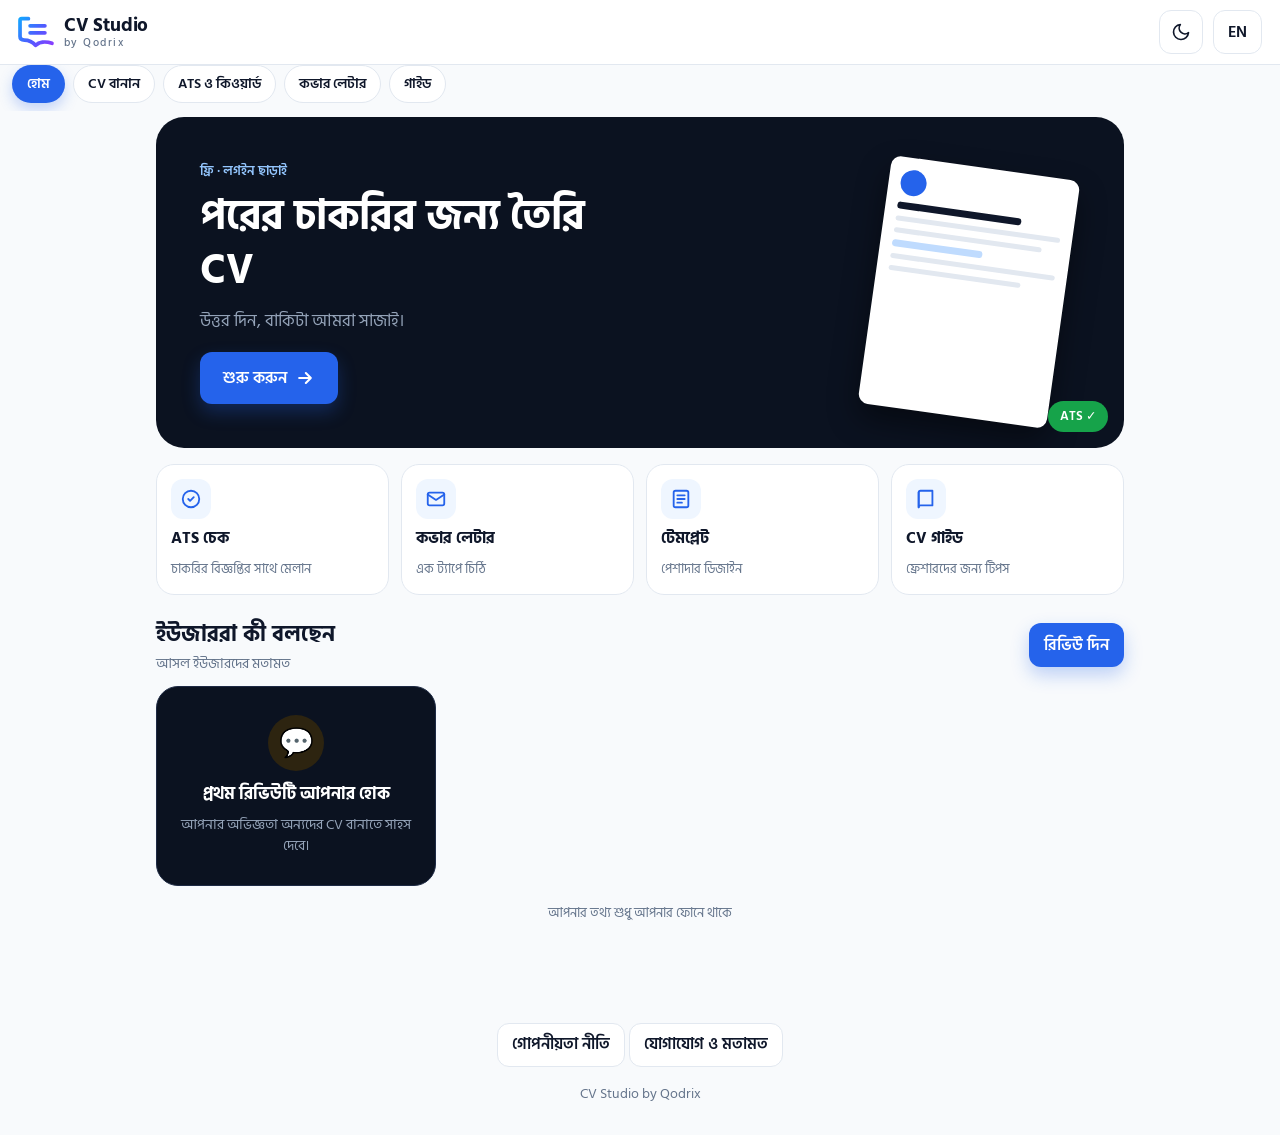
==== commit 862e0e15: "Add files via upload" ====
--- a/index.html
+++ b/index.html
@@ -35,7 +35,7 @@
 <div class="pv"><a class="btn" href="privacy.html" data-bn="গোপনীয়তা নীতি" data-en="Privacy policy"></a> <a class="btn" href="contact.html" data-bn="যোগাযোগ ও মতামত" data-en="Contact &amp; feedback"></a></div>
 <footer data-bn="CV Studio by Qodrix" data-en="CV Studio by Qodrix"></footer>
 <nav class="bnav" aria-label="Main"><a href="index.html" class=on><svg width="22" height="22" viewBox="0 0 24 24" fill="none" stroke="currentColor" stroke-width="2" stroke-linecap="round" stroke-linejoin="round" aria-hidden="true"><path d="M3 11l9-8 9 8"/><path d="M5 10v10h14V10"/></svg><span data-bn="হোম" data-en="Home"></span></a><a href="builder.html"><svg width="22" height="22" viewBox="0 0 24 24" fill="none" stroke="currentColor" stroke-width="2" stroke-linecap="round" stroke-linejoin="round" aria-hidden="true"><rect x="5" y="3" width="14" height="18" rx="2"/><path d="M9 8h6M9 12h6M9 16h4"/></svg><span data-bn="CV বানান" data-en="Build"></span></a><a href="ats.html"><svg width="22" height="22" viewBox="0 0 24 24" fill="none" stroke="currentColor" stroke-width="2" stroke-linecap="round" stroke-linejoin="round" aria-hidden="true"><circle cx="12" cy="12" r="9"/><path d="M9 12l2 2 4-4"/></svg><span data-bn="ATS" data-en="ATS"></span></a><a href="cover-letter.html"><svg width="22" height="22" viewBox="0 0 24 24" fill="none" stroke="currentColor" stroke-width="2" stroke-linecap="round" stroke-linejoin="round" aria-hidden="true"><rect x="3" y="5" width="18" height="14" rx="2"/><path d="M3 7l9 6 9-6"/></svg><span data-bn="চিঠি" data-en="Letter"></span></a><a href="guide.html"><svg width="22" height="22" viewBox="0 0 24 24" fill="none" stroke="currentColor" stroke-width="2" stroke-linecap="round" stroke-linejoin="round" aria-hidden="true"><path d="M4 5a2 2 0 012-2h13v16H6a2 2 0 00-2 2z"/><path d="M4 21V5"/></svg><span data-bn="গাইড" data-en="Guide"></span></a></nav>
-<script src="app.js?v=12"></script>
+<script src="app.js?v=13"></script>
 <script>(function(){try{if(S&&(S.name||S.role||S.email)){var p=parseInt(ghost("pc").textContent)||0;document.getElementById("xcont").hidden=false;document.getElementById("xcp").textContent=p+"%";document.getElementById("xcb").style.width=p+"%"}}catch(e){}})()</script>
 <script>(function(){var g=function(i){return document.getElementById(i)},bn=function(){return !(typeof S!=="undefined"&&S.lang==="en")},rat=0;
 function esc(s){var d=document.createElement("div");d.textContent=s;return d.innerHTML}
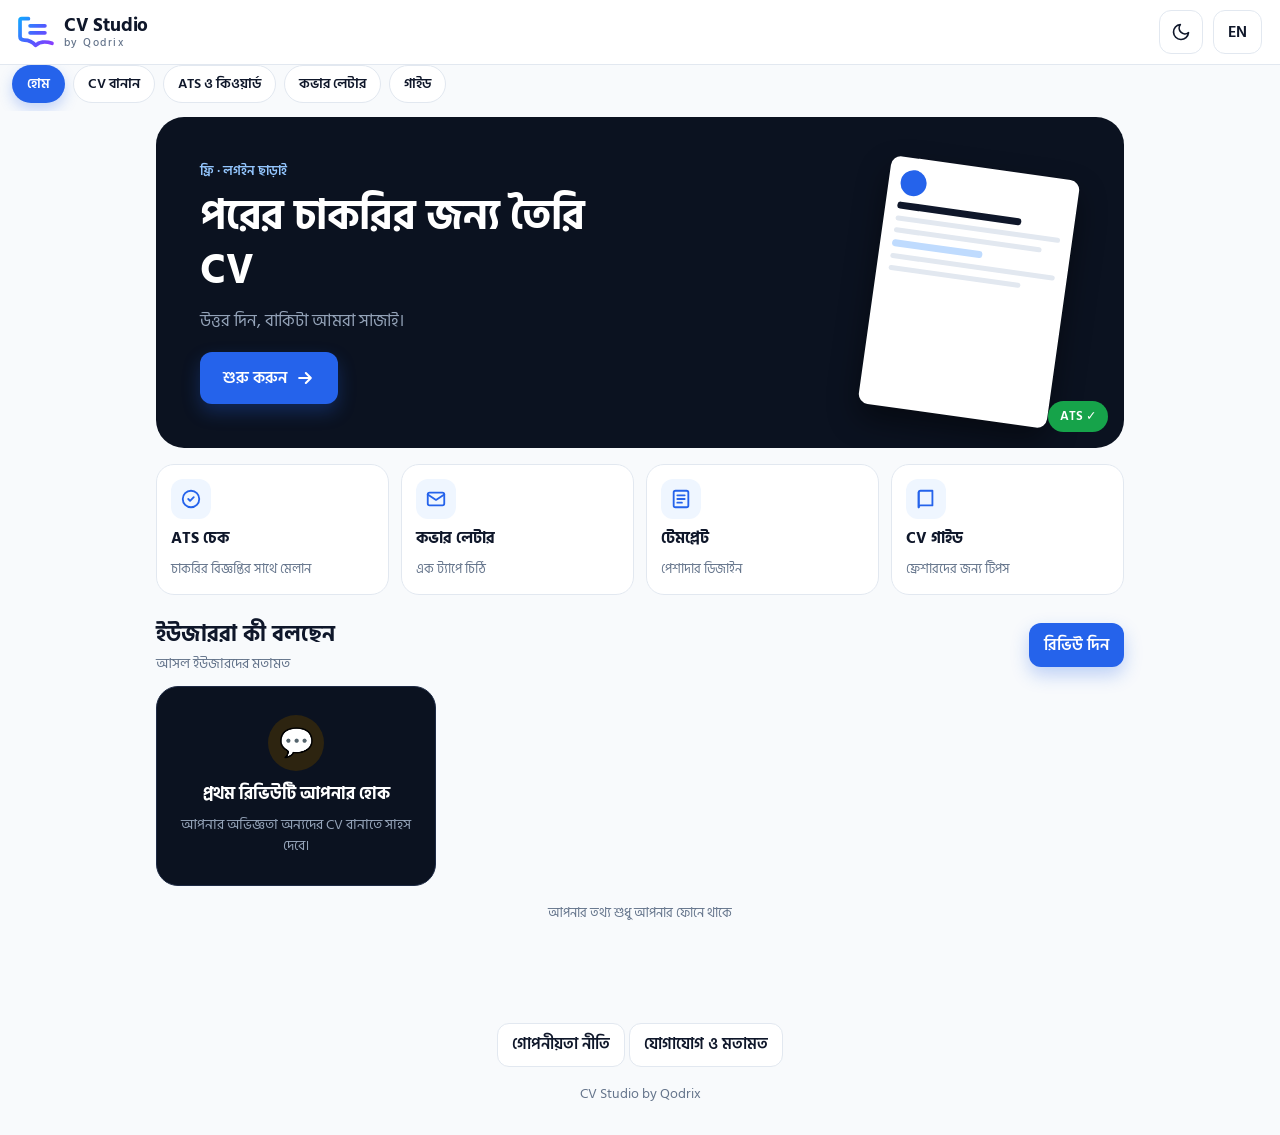
==== commit e35a1946: "Add files via upload" ====
--- a/index.html
+++ b/index.html
@@ -10,7 +10,7 @@
 <meta property="og:type" content="website"><meta property="og:site_name" content="CV Studio by Qodrix"><meta property="og:title" content="CV Studio | Free CV Maker (Bangla and English)"><meta property="og:description" content="Build a professional CV in 10 minutes. Free, no login, ATS friendly."><meta property="og:image" content="https://qodrixhq.github.io/cv-studio/og.png"><meta name="twitter:card" content="summary_large_image"><meta name="theme-color" content="#0B1220">
 <link rel="icon" href="favicon.svg" type="image/svg+xml"><link rel="icon" href="icon-192.png" sizes="192x192" type="image/png">
 <link rel="manifest" href="manifest.webmanifest"><link rel="apple-touch-icon" href="apple-touch-icon.png">
-<link rel="stylesheet" href="style.css?v=14">
+<link rel="stylesheet" href="style.css?v=15">
 </head>
 <body>
 <header>
@@ -35,7 +35,7 @@
 <div class="pv"><a class="btn" href="privacy.html" data-bn="গোপনীয়তা নীতি" data-en="Privacy policy"></a> <a class="btn" href="contact.html" data-bn="যোগাযোগ ও মতামত" data-en="Contact &amp; feedback"></a></div>
 <footer data-bn="CV Studio by Qodrix" data-en="CV Studio by Qodrix"></footer>
 <nav class="bnav" aria-label="Main"><a href="index.html" class=on><svg width="22" height="22" viewBox="0 0 24 24" fill="none" stroke="currentColor" stroke-width="2" stroke-linecap="round" stroke-linejoin="round" aria-hidden="true"><path d="M3 11l9-8 9 8"/><path d="M5 10v10h14V10"/></svg><span data-bn="হোম" data-en="Home"></span></a><a href="builder.html"><svg width="22" height="22" viewBox="0 0 24 24" fill="none" stroke="currentColor" stroke-width="2" stroke-linecap="round" stroke-linejoin="round" aria-hidden="true"><rect x="5" y="3" width="14" height="18" rx="2"/><path d="M9 8h6M9 12h6M9 16h4"/></svg><span data-bn="CV বানান" data-en="Build"></span></a><a href="ats.html"><svg width="22" height="22" viewBox="0 0 24 24" fill="none" stroke="currentColor" stroke-width="2" stroke-linecap="round" stroke-linejoin="round" aria-hidden="true"><circle cx="12" cy="12" r="9"/><path d="M9 12l2 2 4-4"/></svg><span data-bn="ATS" data-en="ATS"></span></a><a href="cover-letter.html"><svg width="22" height="22" viewBox="0 0 24 24" fill="none" stroke="currentColor" stroke-width="2" stroke-linecap="round" stroke-linejoin="round" aria-hidden="true"><rect x="3" y="5" width="18" height="14" rx="2"/><path d="M3 7l9 6 9-6"/></svg><span data-bn="চিঠি" data-en="Letter"></span></a><a href="guide.html"><svg width="22" height="22" viewBox="0 0 24 24" fill="none" stroke="currentColor" stroke-width="2" stroke-linecap="round" stroke-linejoin="round" aria-hidden="true"><path d="M4 5a2 2 0 012-2h13v16H6a2 2 0 00-2 2z"/><path d="M4 21V5"/></svg><span data-bn="গাইড" data-en="Guide"></span></a></nav>
-<script src="app.js?v=13"></script>
+<script src="app.js?v=14"></script>
 <script>(function(){try{if(S&&(S.name||S.role||S.email)){var p=parseInt(ghost("pc").textContent)||0;document.getElementById("xcont").hidden=false;document.getElementById("xcp").textContent=p+"%";document.getElementById("xcb").style.width=p+"%"}}catch(e){}})()</script>
 <script>(function(){var g=function(i){return document.getElementById(i)},bn=function(){return !(typeof S!=="undefined"&&S.lang==="en")},rat=0;
 function esc(s){var d=document.createElement("div");d.textContent=s;return d.innerHTML}
--- a/style.css
+++ b/style.css
@@ -632,3 +632,6 @@
 .lgp{stroke-dasharray:420;stroke-dashoffset:420;animation:lgd 1.1s .1s cubic-bezier(.4,0,.2,1) forwards}.lgp+.lgp{animation-delay:.35s}
 @keyframes lgd{to{stroke-dashoffset:0}}
 @media(prefers-reduced-motion:reduce){.lgp{animation:none;stroke-dashoffset:0}}
+
+.kwc .p{background:#E0F2FE;color:#0369A1;border-color:transparent;animation:xpop .4s cubic-bezier(.3,1.4,.5,1) both}
+:root[data-theme=dark] .kwc .p{background:#0C2A3F;color:#7DD3FC}
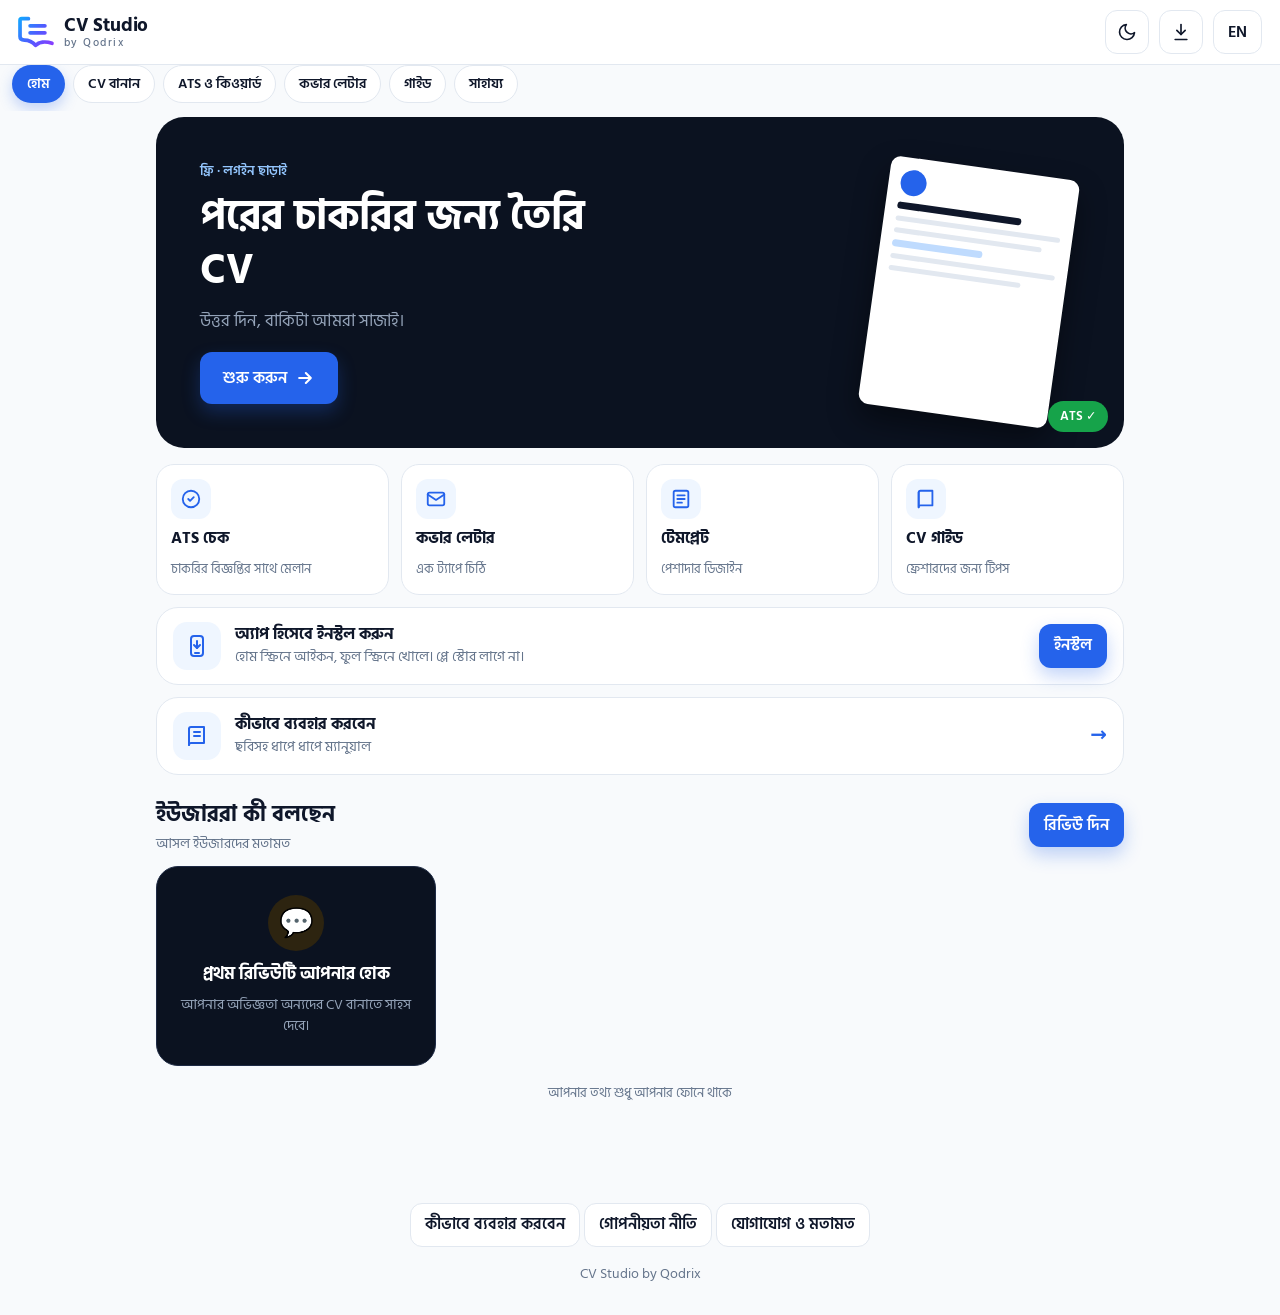
==== commit 377db533: "Add files via upload" ====
--- a/index.html
+++ b/index.html
@@ -3,14 +3,15 @@
 <head>
 <meta charset="utf-8">
 <meta name="viewport" content="width=device-width, initial-scale=1, viewport-fit=cover">
-<title>CV স্টুডিও | বাংলা ও ইংরেজি CV মেকার</title>
-<meta name="description" content="বাংলাদেশের জন্য বাংলা ও ইংরেজি দুই ভাষায় ফ্রি CV বানানোর সাইট।">
+<title>CV Studio by Qodrix | ফ্রি বাংলা ও ইংরেজি CV মেকার (Free Resume Builder)</title>
+<link rel="canonical" href="https://qodrixhq.github.io/cv-studio/">
+<meta name="description" content="CV Studio by Qodrix: বাংলা ও ইংরেজি দুই ভাষায় ফ্রি CV বানান। ১৫টি টেমপ্লেট, ATS চেক, কভার লেটার। Free Bangla and English resume builder, no signup.">
 <link href="https://fonts.googleapis.com/css2?family=Hind+Siliguri:wght@400;500;600;700&display=swap" rel="stylesheet">
 <script>(function(){try{var k=localStorage.getItem("cvtheme");if(!k)k=matchMedia("(prefers-color-scheme:dark)").matches?"dark":"light";document.documentElement.dataset.theme=k}catch(e){}})()</script>
 <meta property="og:type" content="website"><meta property="og:site_name" content="CV Studio by Qodrix"><meta property="og:title" content="CV Studio | Free CV Maker (Bangla and English)"><meta property="og:description" content="Build a professional CV in 10 minutes. Free, no login, ATS friendly."><meta property="og:image" content="https://qodrixhq.github.io/cv-studio/og.png"><meta name="twitter:card" content="summary_large_image"><meta name="theme-color" content="#0B1220">
 <link rel="icon" href="favicon.svg" type="image/svg+xml"><link rel="icon" href="icon-192.png" sizes="192x192" type="image/png">
 <link rel="manifest" href="manifest.webmanifest"><link rel="apple-touch-icon" href="apple-touch-icon.png">
-<link rel="stylesheet" href="style.css?v=15">
+<link rel="stylesheet" href="style.css?v=16">
 </head>
 <body>
 <header>
@@ -19,12 +20,14 @@
  <button class="btn" id="lg"></button>
  
 </header>
-<nav class="tabs"><a href="index.html" class=on data-bn="হোম" data-en="Home"></a><a href="builder.html" data-bn="CV বানান" data-en="Build CV"></a><a href="ats.html" data-bn="ATS ও কিওয়ার্ড" data-en="ATS and keywords"></a><a href="cover-letter.html" data-bn="কভার লেটার" data-en="Cover letter"></a><a href="guide.html" data-bn="গাইড" data-en="Guide"></a></nav>
+<nav class="tabs"><a href="index.html" class=on data-bn="হোম" data-en="Home"></a><a href="builder.html" data-bn="CV বানান" data-en="Build CV"></a><a href="ats.html" data-bn="ATS ও কিওয়ার্ড" data-en="ATS and keywords"></a><a href="cover-letter.html" data-bn="কভার লেটার" data-en="Cover letter"></a><a href="guide.html" data-bn="গাইড" data-en="Guide"></a><a href="manual.html" data-bn="সাহায্য" data-en="Help"></a></nav>
 <div class="xw">
 <section class="xhero xfu"><div><div class="eb" data-bn="ফ্রি · লগইন ছাড়াই" data-en="Free · no login"></div><h1 class="hh" data-bn="পরের চাকরির জন্য তৈরি CV" data-en="A CV made for your next job"></h1><p data-bn="উত্তর দিন, বাকিটা আমরা সাজাই।" data-en="Answer a few questions. We handle the layout."></p><a class="btn p" href="builder.html"><span data-bn="শুরু করুন" data-en="Get started"></span> <svg width="20" height="20" viewBox="0 0 24 24" fill="none" stroke="currentColor" stroke-width="2.5" stroke-linecap="round" stroke-linejoin="round" aria-hidden="true"><path d="M5 12h14M13 6l6 6-6 6"/></svg></a></div>
 <div class="xpap" aria-hidden="true"><i></i><i class="d"></i><i></i><i style="width:90%"></i><i class="b"></i><i></i><i style="width:80%"></i></div><span class="xbdg">ATS ✓</span></section>
 <a id="xcont" class="xcont xfu" href="builder.html" hidden><div><b data-bn="আপনার CV অসম্পূর্ণ" data-en="Your CV is in progress"></b><div class="xpb"><i id="xcb"></i></div><small><span id="xcp"></span> <span data-bn="সম্পূর্ণ · চালিয়ে যান" data-en="complete · continue"></span></small></div><span class="btn" aria-hidden="true">→</span></a>
 <section class="xtiles"><a class="xtile xfu" href="ats.html"><i><svg width="22" height="22" viewBox="0 0 24 24" fill="none" stroke="#2563EB" stroke-width="2" stroke-linecap="round" stroke-linejoin="round" aria-hidden="true"><circle cx="12" cy="12" r="9"/><path d="M9 12l2 2 4-4"/></svg></i><b data-bn="ATS চেক" data-en="ATS check"></b><span data-bn="চাকরির বিজ্ঞপ্তির সাথে মেলান" data-en="Match with a job notice"></span></a><a class="xtile xfu" href="cover-letter.html"><i><svg width="22" height="22" viewBox="0 0 24 24" fill="none" stroke="#2563EB" stroke-width="2" stroke-linecap="round" stroke-linejoin="round" aria-hidden="true"><rect x="3" y="5" width="18" height="14" rx="2"/><path d="M3 7l9 6 9-6"/></svg></i><b data-bn="কভার লেটার" data-en="Cover letter"></b><span data-bn="এক ট্যাপে চিঠি" data-en="A letter in one tap"></span></a><a class="xtile xfu" href="builder.html"><i><svg width="22" height="22" viewBox="0 0 24 24" fill="none" stroke="#2563EB" stroke-width="2" stroke-linecap="round" stroke-linejoin="round" aria-hidden="true"><rect x="4" y="3" width="16" height="18" rx="2"/><path d="M8 8h8M8 12h8M8 16h5"/></svg></i><b data-bn="টেমপ্লেট" data-en="Templates"></b><span data-bn="পেশাদার ডিজাইন" data-en="Professional designs"></span></a><a class="xtile xfu" href="guide.html"><i><svg width="22" height="22" viewBox="0 0 24 24" fill="none" stroke="#2563EB" stroke-width="2" stroke-linecap="round" stroke-linejoin="round" aria-hidden="true"><path d="M4 5a2 2 0 012-2h13v16H6a2 2 0 00-2 2z"/><path d="M4 21V5"/></svg></i><b data-bn="CV গাইড" data-en="CV guide"></b><span data-bn="ফ্রেশারদের জন্য টিপস" data-en="Tips for freshers"></span></a></section>
+<section class="xins xfu" id="insBn" data-insbox hidden><i><svg width="24" height="24" viewBox="0 0 24 24" fill="none" stroke="currentColor" stroke-width="2" stroke-linecap="round" stroke-linejoin="round" aria-hidden="true"><rect x="6" y="2" width="12" height="20" rx="3"/><path d="M12 7v7"/><path d="M9 11l3 3 3-3"/><path d="M10 19h4"/></svg></i><div><b data-bn="অ্যাপ হিসেবে ইনস্টল করুন" data-en="Install as an app"></b><small data-bn="হোম স্ক্রিনে আইকন, ফুল স্ক্রিনে খোলে। প্লে স্টোর লাগে না।" data-en="Home screen icon, opens full screen. No app store needed."></small></div><button type="button" class="btn p" data-ins data-bn="ইনস্টল" data-en="Install"></button></section>
+<a class="xhelp xfu" href="manual.html"><i><svg width="24" height="24" viewBox="0 0 24 24" fill="none" stroke="currentColor" stroke-width="2" stroke-linecap="round" stroke-linejoin="round" aria-hidden="true"><path d="M4 5a2 2 0 012-2h13v16H6a2 2 0 00-2 2z"/><path d="M4 21V5"/><path d="M9 8h6M9 12h6"/></svg></i><div><b data-bn="কীভাবে ব্যবহার করবেন" data-en="How to use CV Studio"></b><small data-bn="ছবিসহ ধাপে ধাপে ম্যানুয়াল" data-en="Step by step manual with pictures"></small></div><span aria-hidden="true">→</span></a>
 <section class="xrev rv" id="xrev"><div class="xrh"><div><h2 data-bn="ইউজাররা কী বলছেন" data-en="What users say"></h2><p data-bn="আসল ইউজারদের মতামত" data-en="Words from real users"></p></div><button type="button" class="btn p" id="xrBtn" data-bn="রিভিউ দিন" data-en="Write a review"></button></div>
 <div class="xrg"><div class="xrs" id="xrs"></div><div class="xrw" id="xrw"><div class="xrk" id="xrk"></div></div></div></section>
 <div class="xmod" id="xmod" hidden><div class="xsh" role="dialog" aria-modal="true"><button type="button" class="xx" id="xrX" aria-label="Close">✕</button><h3 data-bn="আপনার রিভিউ" data-en="Your review"></h3><div class="xem" id="xem" data-r="0"><div class="xem-stage"><div class="xem-face" id="xemf" aria-hidden="true">😐</div><div class="xem-sp" id="xsp"></div></div><div class="xem-txt" id="xemt"></div>
@@ -32,10 +35,10 @@
 <label data-bn="আপনার নাম (ঐচ্ছিক)" data-en="Your name (optional)"></label><input id="xrn" maxlength="60" autocomplete="name"><label data-bn="আপনার মতামত" data-en="Your feedback"></label><textarea id="xrt" maxlength="400" rows="4"></textarea><input class="hp" id="xrh" tabindex="-1" autocomplete="off" aria-hidden="true"><button type="button" class="btn p cf-s" id="xrS" data-bn="পাঠান" data-en="Submit"></button><div class="cf-msg" id="xro" role="status"></div></div></div>
 <div class="xtrust" data-bn="আপনার তথ্য শুধু আপনার ফোনে থাকে" data-en="Your data stays on your device"></div></div>
 <div id="toast"></div>
-<div class="pv"><a class="btn" href="privacy.html" data-bn="গোপনীয়তা নীতি" data-en="Privacy policy"></a> <a class="btn" href="contact.html" data-bn="যোগাযোগ ও মতামত" data-en="Contact &amp; feedback"></a></div>
+<div class="pv"><a class="btn" href="manual.html" data-bn="কীভাবে ব্যবহার করবেন" data-en="How to use"></a> <a class="btn" href="privacy.html" data-bn="গোপনীয়তা নীতি" data-en="Privacy policy"></a> <a class="btn" href="contact.html" data-bn="যোগাযোগ ও মতামত" data-en="Contact &amp; feedback"></a></div>
 <footer data-bn="CV Studio by Qodrix" data-en="CV Studio by Qodrix"></footer>
 <nav class="bnav" aria-label="Main"><a href="index.html" class=on><svg width="22" height="22" viewBox="0 0 24 24" fill="none" stroke="currentColor" stroke-width="2" stroke-linecap="round" stroke-linejoin="round" aria-hidden="true"><path d="M3 11l9-8 9 8"/><path d="M5 10v10h14V10"/></svg><span data-bn="হোম" data-en="Home"></span></a><a href="builder.html"><svg width="22" height="22" viewBox="0 0 24 24" fill="none" stroke="currentColor" stroke-width="2" stroke-linecap="round" stroke-linejoin="round" aria-hidden="true"><rect x="5" y="3" width="14" height="18" rx="2"/><path d="M9 8h6M9 12h6M9 16h4"/></svg><span data-bn="CV বানান" data-en="Build"></span></a><a href="ats.html"><svg width="22" height="22" viewBox="0 0 24 24" fill="none" stroke="currentColor" stroke-width="2" stroke-linecap="round" stroke-linejoin="round" aria-hidden="true"><circle cx="12" cy="12" r="9"/><path d="M9 12l2 2 4-4"/></svg><span data-bn="ATS" data-en="ATS"></span></a><a href="cover-letter.html"><svg width="22" height="22" viewBox="0 0 24 24" fill="none" stroke="currentColor" stroke-width="2" stroke-linecap="round" stroke-linejoin="round" aria-hidden="true"><rect x="3" y="5" width="18" height="14" rx="2"/><path d="M3 7l9 6 9-6"/></svg><span data-bn="চিঠি" data-en="Letter"></span></a><a href="guide.html"><svg width="22" height="22" viewBox="0 0 24 24" fill="none" stroke="currentColor" stroke-width="2" stroke-linecap="round" stroke-linejoin="round" aria-hidden="true"><path d="M4 5a2 2 0 012-2h13v16H6a2 2 0 00-2 2z"/><path d="M4 21V5"/></svg><span data-bn="গাইড" data-en="Guide"></span></a></nav>
-<script src="app.js?v=14"></script>
+<script src="app.js?v=15"></script>
 <script>(function(){try{if(S&&(S.name||S.role||S.email)){var p=parseInt(ghost("pc").textContent)||0;document.getElementById("xcont").hidden=false;document.getElementById("xcp").textContent=p+"%";document.getElementById("xcb").style.width=p+"%"}}catch(e){}})()</script>
 <script>(function(){var g=function(i){return document.getElementById(i)},bn=function(){return !(typeof S!=="undefined"&&S.lang==="en")},rat=0;
 function esc(s){var d=document.createElement("div");d.textContent=s;return d.innerHTML}
--- a/style.css
+++ b/style.css
@@ -635,3 +635,52 @@
 
 .kwc .p{background:#E0F2FE;color:#0369A1;border-color:transparent;animation:xpop .4s cubic-bezier(.3,1.4,.5,1) both}
 :root[data-theme=dark] .kwc .p{background:#0C2A3F;color:#7DD3FC}
+
+/* ===== v16: install button + user manual ===== */
+[data-ins][hidden],[data-insbox][hidden],[data-insdone][hidden]{display:none!important}
+.ins-h{flex:none;padding:8px 10px}
+.xins,.xhelp{display:flex;align-items:center;gap:14px;background:var(--panel);border:1px solid var(--line);border-radius:22px;padding:14px 16px;margin:12px 0;color:inherit;text-decoration:none}
+.xins>i,.xhelp>i{flex:none;width:48px;height:48px;border-radius:14px;background:var(--soft);display:flex;align-items:center;justify-content:center;color:var(--brand);font-style:normal}
+.xins>div,.xhelp>div{flex:1;min-width:0}
+.xins b,.xhelp b{display:block;font-size:16px;line-height:1.35}
+.xins small,.xhelp small{display:block;color:var(--mute);font-size:13.5px;line-height:1.45;margin-top:2px}
+.xins .btn{flex:none}
+.xhelp>span{flex:none;color:var(--brand);font-weight:700;font-size:20px}
+.xhelp:active{transform:scale(.985)}
+.ist{list-style:none;margin:10px 0 0;padding:0;counter-reset:s}
+.ist li{counter-increment:s;display:flex;gap:12px;padding:11px 0;border-top:1px solid var(--line);align-items:flex-start;line-height:1.55;font-size:15px}
+.ist li:first-child{border-top:0}
+.ist li::before{content:counter(s);flex:none;width:28px;height:28px;border-radius:50%;background:var(--brand);color:var(--bi);font-weight:700;font-size:14px;display:flex;align-items:center;justify-content:center;margin-top:-1px}
+.ist svg{vertical-align:-5px;margin:0 3px;color:var(--brand)}
+.insn{background:var(--soft);border-radius:14px;padding:10px 12px;font-size:14.5px;line-height:1.55;margin:10px 0 4px}
+.insl{display:inline-block;margin-top:10px;font-weight:600;color:var(--brand);text-decoration:none}
+#insm .xsh p.lead{margin:0 0 4px;color:var(--mute);font-size:14.5px;line-height:1.55}
+
+/* manual page */
+html{scroll-behavior:smooth}
+@media(prefers-reduced-motion:reduce){html{scroll-behavior:auto}}
+.mn .gh p{color:#CBD5E1;margin:0}
+.mj{display:flex;gap:8px;overflow-x:auto;margin:4px -18px 14px;padding:2px 18px 6px;scrollbar-width:none}
+.mj::-webkit-scrollbar{display:none}
+.mj a{flex:none;padding:7px 14px;border-radius:999px;border:1px solid var(--line);background:var(--panel);color:inherit;text-decoration:none;font-weight:600;font-size:14px}
+.mj a:active{background:var(--soft)}
+.mc{background:var(--panel);border:1px solid var(--line);border-radius:22px;padding:16px;margin-bottom:14px;scroll-margin-top:76px}
+.mh{display:flex;align-items:center;gap:12px;margin-bottom:12px}
+.mh h3{margin:0;font-size:19px;line-height:1.3}
+.md{background:var(--soft);border-radius:16px;padding:12px;display:flex;justify-content:center;margin:0 0 12px}
+.md svg{max-width:100%;height:auto;display:block}
+.mc p{margin:0 0 8px;color:var(--ink);font-size:15px;line-height:1.65}
+.mc ul{margin:6px 0 0;padding-left:20px;font-size:14.5px;line-height:1.6;color:var(--ink)}
+.mc ul li{margin-bottom:5px}
+.mc ul li::marker{color:var(--brand)}
+.mpf{display:grid;grid-template-columns:1fr 1fr;gap:12px;margin-top:12px}
+@media(max-width:560px){.mpf{grid-template-columns:1fr}}
+.mpf>div{border:1px solid var(--line);border-radius:18px;padding:12px;background:var(--bg)}
+.mpf h4{margin:0 0 8px;font-size:16px}
+.mpf .md{margin-bottom:6px}
+.mpf .ist li{font-size:14.5px;padding:9px 0}
+.mcta{display:flex;flex-wrap:wrap;gap:10px;align-items:center;margin:4px 0 6px}
+.mok{font-weight:600;color:var(--ok)}
+.mn .gq{margin:20px 0 8px;font-size:20px}
+.mn details p{margin:0 0 12px;color:var(--ink);font-size:15px;line-height:1.65}
+.mfin{display:flex;flex-wrap:wrap;gap:10px;margin-top:18px}
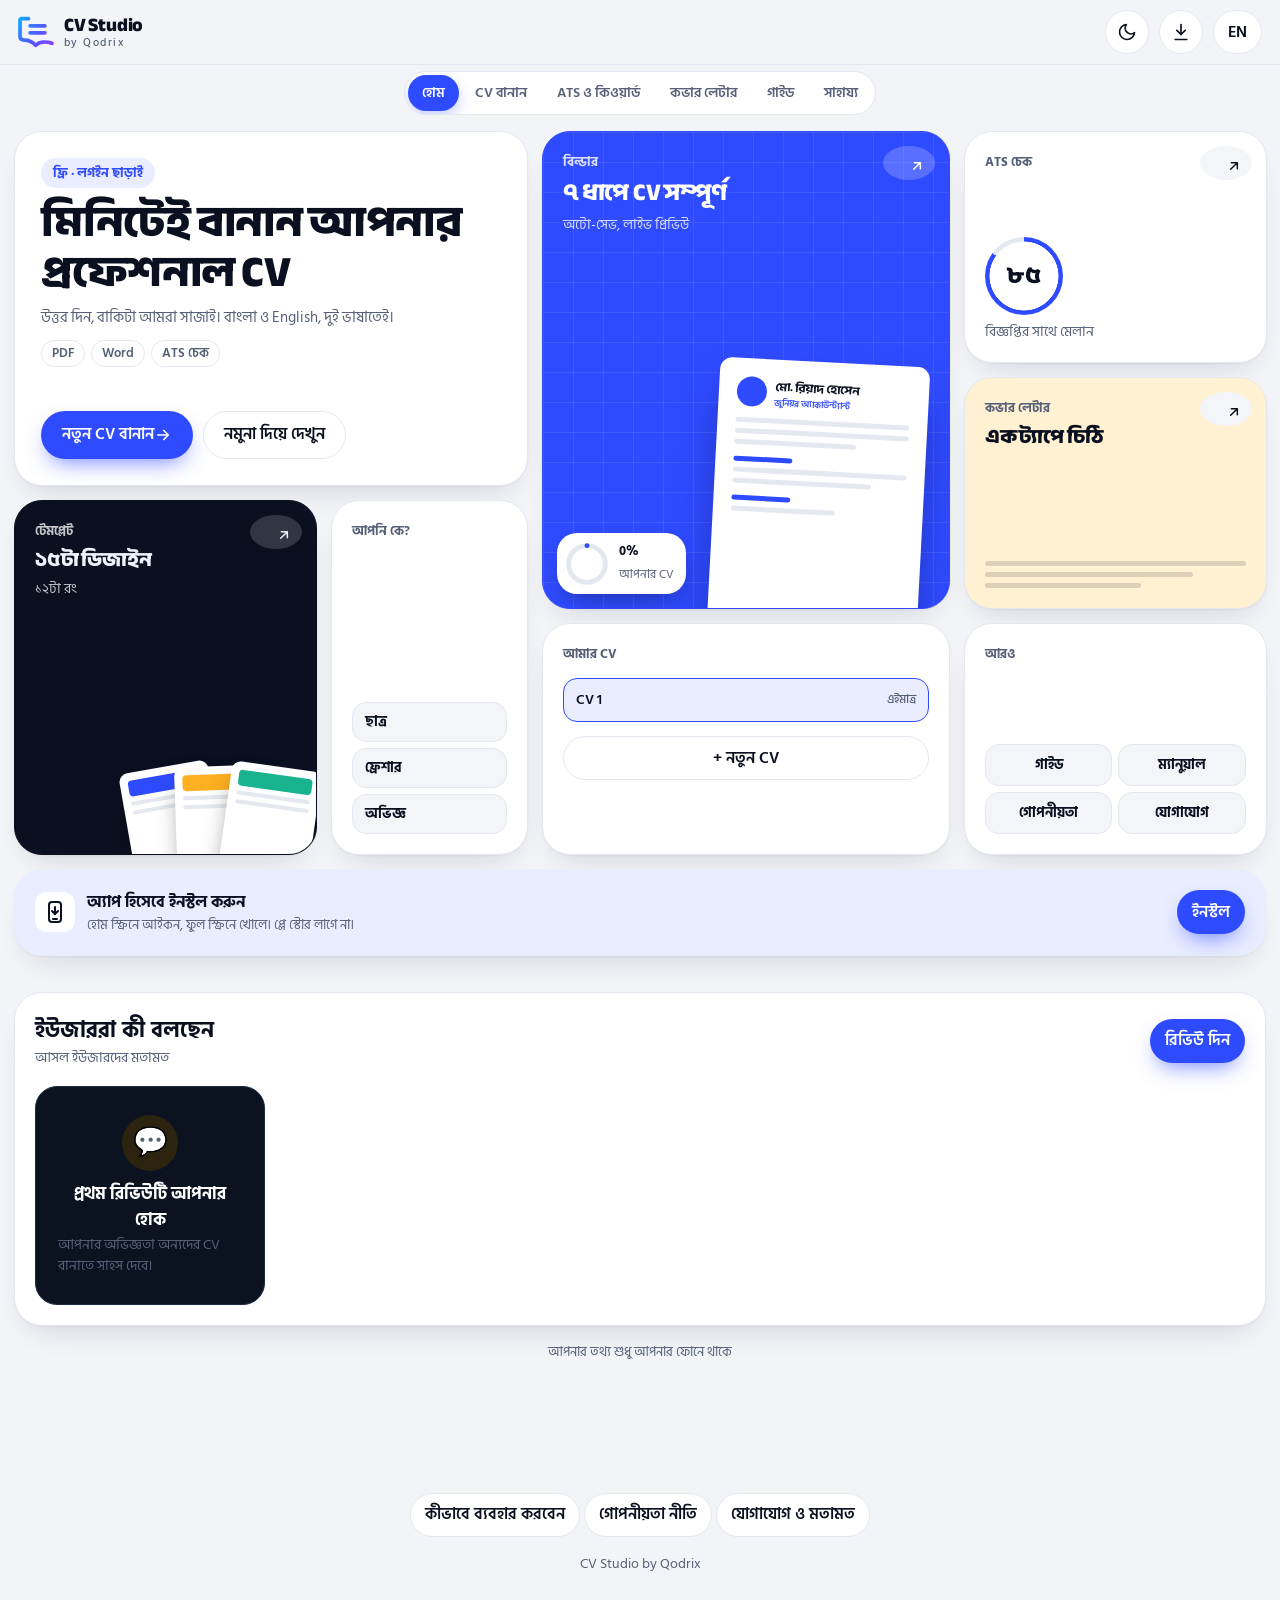
==== commit 6a0d9690: "Add files via upload" ====
--- a/index.html
+++ b/index.html
@@ -4,14 +4,14 @@
 <meta charset="utf-8">
 <meta name="viewport" content="width=device-width, initial-scale=1, viewport-fit=cover">
 <title>CV Studio by Qodrix | ফ্রি বাংলা ও ইংরেজি CV মেকার (Free Resume Builder)</title>
-<link rel="canonical" href="https://qodrixhq.github.io/cv-studio/">
+<link rel="canonical" href="https://cv-studio.qodrix-hq.workers.dev/">
 <meta name="description" content="CV Studio by Qodrix: বাংলা ও ইংরেজি দুই ভাষায় ফ্রি CV বানান। ১৫টি টেমপ্লেট, ATS চেক, কভার লেটার। Free Bangla and English resume builder, no signup.">
-<link href="https://fonts.googleapis.com/css2?family=Hind+Siliguri:wght@400;500;600;700&display=swap" rel="stylesheet">
+<link href="https://fonts.googleapis.com/css2?family=Anek+Bangla:wght@700;800&family=Hind+Siliguri:wght@400;500;600;700&display=swap" rel="stylesheet">
 <script>(function(){try{var k=localStorage.getItem("cvtheme");if(!k)k=matchMedia("(prefers-color-scheme:dark)").matches?"dark":"light";document.documentElement.dataset.theme=k}catch(e){}})()</script>
-<meta property="og:type" content="website"><meta property="og:site_name" content="CV Studio by Qodrix"><meta property="og:title" content="CV Studio | Free CV Maker (Bangla and English)"><meta property="og:description" content="Build a professional CV in 10 minutes. Free, no login, ATS friendly."><meta property="og:image" content="https://qodrixhq.github.io/cv-studio/og.png"><meta name="twitter:card" content="summary_large_image"><meta name="theme-color" content="#0B1220">
+<meta property="og:type" content="website"><meta property="og:site_name" content="CV Studio by Qodrix"><meta property="og:title" content="CV Studio | Free CV Maker (Bangla and English)"><meta property="og:description" content="Build a professional CV in 10 minutes. Free, no login, ATS friendly."><meta property="og:image" content="https://cv-studio.qodrix-hq.workers.dev/og.png"><meta name="twitter:card" content="summary_large_image"><meta name="theme-color" content="#0B1220">
 <link rel="icon" href="favicon.svg" type="image/svg+xml"><link rel="icon" href="icon-192.png" sizes="192x192" type="image/png">
 <link rel="manifest" href="manifest.webmanifest"><link rel="apple-touch-icon" href="apple-touch-icon.png">
-<link rel="stylesheet" href="style.css?v=16">
+<link rel="stylesheet" href="style.css?v=17">
 </head>
 <body>
 <header>
@@ -21,16 +21,19 @@
  
 </header>
 <nav class="tabs"><a href="index.html" class=on data-bn="হোম" data-en="Home"></a><a href="builder.html" data-bn="CV বানান" data-en="Build CV"></a><a href="ats.html" data-bn="ATS ও কিওয়ার্ড" data-en="ATS and keywords"></a><a href="cover-letter.html" data-bn="কভার লেটার" data-en="Cover letter"></a><a href="guide.html" data-bn="গাইড" data-en="Guide"></a><a href="manual.html" data-bn="সাহায্য" data-en="Help"></a></nav>
-<div class="xw">
-<section class="xhero xfu"><div><div class="eb" data-bn="ফ্রি · লগইন ছাড়াই" data-en="Free · no login"></div><h1 class="hh" data-bn="পরের চাকরির জন্য তৈরি CV" data-en="A CV made for your next job"></h1><p data-bn="উত্তর দিন, বাকিটা আমরা সাজাই।" data-en="Answer a few questions. We handle the layout."></p><a class="btn p" href="builder.html"><span data-bn="শুরু করুন" data-en="Get started"></span> <svg width="20" height="20" viewBox="0 0 24 24" fill="none" stroke="currentColor" stroke-width="2.5" stroke-linecap="round" stroke-linejoin="round" aria-hidden="true"><path d="M5 12h14M13 6l6 6-6 6"/></svg></a></div>
-<div class="xpap" aria-hidden="true"><i></i><i class="d"></i><i></i><i style="width:90%"></i><i class="b"></i><i></i><i style="width:80%"></i></div><span class="xbdg">ATS ✓</span></section>
-<a id="xcont" class="xcont xfu" href="builder.html" hidden><div><b data-bn="আপনার CV অসম্পূর্ণ" data-en="Your CV is in progress"></b><div class="xpb"><i id="xcb"></i></div><small><span id="xcp"></span> <span data-bn="সম্পূর্ণ · চালিয়ে যান" data-en="complete · continue"></span></small></div><span class="btn" aria-hidden="true">→</span></a>
-<section class="xtiles"><a class="xtile xfu" href="ats.html"><i><svg width="22" height="22" viewBox="0 0 24 24" fill="none" stroke="#2563EB" stroke-width="2" stroke-linecap="round" stroke-linejoin="round" aria-hidden="true"><circle cx="12" cy="12" r="9"/><path d="M9 12l2 2 4-4"/></svg></i><b data-bn="ATS চেক" data-en="ATS check"></b><span data-bn="চাকরির বিজ্ঞপ্তির সাথে মেলান" data-en="Match with a job notice"></span></a><a class="xtile xfu" href="cover-letter.html"><i><svg width="22" height="22" viewBox="0 0 24 24" fill="none" stroke="#2563EB" stroke-width="2" stroke-linecap="round" stroke-linejoin="round" aria-hidden="true"><rect x="3" y="5" width="18" height="14" rx="2"/><path d="M3 7l9 6 9-6"/></svg></i><b data-bn="কভার লেটার" data-en="Cover letter"></b><span data-bn="এক ট্যাপে চিঠি" data-en="A letter in one tap"></span></a><a class="xtile xfu" href="builder.html"><i><svg width="22" height="22" viewBox="0 0 24 24" fill="none" stroke="#2563EB" stroke-width="2" stroke-linecap="round" stroke-linejoin="round" aria-hidden="true"><rect x="4" y="3" width="16" height="18" rx="2"/><path d="M8 8h8M8 12h8M8 16h5"/></svg></i><b data-bn="টেমপ্লেট" data-en="Templates"></b><span data-bn="পেশাদার ডিজাইন" data-en="Professional designs"></span></a><a class="xtile xfu" href="guide.html"><i><svg width="22" height="22" viewBox="0 0 24 24" fill="none" stroke="#2563EB" stroke-width="2" stroke-linecap="round" stroke-linejoin="round" aria-hidden="true"><path d="M4 5a2 2 0 012-2h13v16H6a2 2 0 00-2 2z"/><path d="M4 21V5"/></svg></i><b data-bn="CV গাইড" data-en="CV guide"></b><span data-bn="ফ্রেশারদের জন্য টিপস" data-en="Tips for freshers"></span></a></section>
-<section class="xins xfu" id="insBn" data-insbox hidden><i><svg width="24" height="24" viewBox="0 0 24 24" fill="none" stroke="currentColor" stroke-width="2" stroke-linecap="round" stroke-linejoin="round" aria-hidden="true"><rect x="6" y="2" width="12" height="20" rx="3"/><path d="M12 7v7"/><path d="M9 11l3 3 3-3"/><path d="M10 19h4"/></svg></i><div><b data-bn="অ্যাপ হিসেবে ইনস্টল করুন" data-en="Install as an app"></b><small data-bn="হোম স্ক্রিনে আইকন, ফুল স্ক্রিনে খোলে। প্লে স্টোর লাগে না।" data-en="Home screen icon, opens full screen. No app store needed."></small></div><button type="button" class="btn p" data-ins data-bn="ইনস্টল" data-en="Install"></button></section>
-<a class="xhelp xfu" href="manual.html"><i><svg width="24" height="24" viewBox="0 0 24 24" fill="none" stroke="currentColor" stroke-width="2" stroke-linecap="round" stroke-linejoin="round" aria-hidden="true"><path d="M4 5a2 2 0 012-2h13v16H6a2 2 0 00-2 2z"/><path d="M4 21V5"/><path d="M9 8h6M9 12h6"/></svg></i><div><b data-bn="কীভাবে ব্যবহার করবেন" data-en="How to use CV Studio"></b><small data-bn="ছবিসহ ধাপে ধাপে ম্যানুয়াল" data-en="Step by step manual with pictures"></small></div><span aria-hidden="true">→</span></a>
-<section class="xrev rv" id="xrev"><div class="xrh"><div><h2 data-bn="ইউজাররা কী বলছেন" data-en="What users say"></h2><p data-bn="আসল ইউজারদের মতামত" data-en="Words from real users"></p></div><button type="button" class="btn p" id="xrBtn" data-bn="রিভিউ দিন" data-en="Write a review"></button></div>
+<div class="xw"><div class="bx">
+<section class="bt hero" style="--i:0"><span class="eb" data-bn="ফ্রি · লগইন ছাড়াই" data-en="Free · no login"></span><h1 class="hh" data-bn="মিনিটেই বানান আপনার প্রফেশনাল CV" data-en="Build your professional CV in minutes"></h1><p data-bn="উত্তর দিন, বাকিটা আমরা সাজাই। বাংলা ও English, দুই ভাষাতেই।" data-en="Answer a few questions and we handle the layout. Bangla and English."></p><div class="c2"><span data-bn="PDF" data-en="PDF"></span><span data-bn="Word" data-en="Word"></span><span data-bn="ATS চেক" data-en="ATS check"></span></div><div class="ha"><a class="btn p" href="builder.html"><span data-bn="নতুন CV বানান" data-en="Start a CV"></span><svg width="18" height="18" viewBox="0 0 24 24" fill="none" stroke="currentColor" stroke-width="2.2" stroke-linecap="round" stroke-linejoin="round" aria-hidden="true"><path d="M5 12h14M13 6l6 6-6 6"/></svg></a><button type="button" class="btn" id="hDemo" data-bn="নমুনা দিয়ে দেখুন" data-en="Try with a sample"></button></div></section>
+<a class="bt bld" href="builder.html" style="--i:1"><i class="go"><svg width="16" height="16" viewBox="0 0 24 24" fill="none" stroke="currentColor" stroke-width="2.2" stroke-linecap="round" stroke-linejoin="round" aria-hidden="true"><path d="M7 17L17 7M8 7h9v9"/></svg></i><span class="lbl" data-bn="বিল্ডার" data-en="Builder"></span><h3 data-bn="৭ ধাপে CV সম্পূর্ণ" data-en="Finish your CV in 7 steps"></h3><p data-bn="অটো-সেভ, লাইভ প্রিভিউ" data-en="Auto-save and live preview"></p><div class="mk" aria-hidden="true"><div class="av"></div><b data-bn="মো. রিয়াদ হোসেন" data-en="Riyad Hossain"></b><small data-bn="জুনিয়র অ্যাকাউন্ট্যান্ট" data-en="Junior Accountant"></small><i style="clear:both"></i><i></i><i style="width:70%"></i><i class="a"></i><i></i><i style="width:80%"></i><i class="a"></i><i style="width:60%"></i></div><div class="rg"><svg viewBox="0 0 36 36" aria-hidden="true"><circle cx="18" cy="18" r="15" fill="none" stroke="var(--line)" stroke-width="4"/><circle id="hArc" cx="18" cy="18" r="15" fill="none" stroke="var(--brand)" stroke-width="4" stroke-linecap="round" pathLength="100" stroke-dasharray="0 100" style="transition:stroke-dasharray 1.2s .6s cubic-bezier(.2,.7,.2,1)"/></svg><div><b><span id="hPc">0</span>%</b><small data-bn="আপনার CV" data-en="Your CV"></small></div></div></a>
+<a class="bt ats" href="ats.html" style="--i:2"><i class="go"><svg width="16" height="16" viewBox="0 0 24 24" fill="none" stroke="currentColor" stroke-width="2.2" stroke-linecap="round" stroke-linejoin="round" aria-hidden="true"><path d="M7 17L17 7M8 7h9v9"/></svg></i><span class="lbl" data-bn="ATS চেক" data-en="ATS check"></span><div class="ra" aria-hidden="true">৮৫</div><p data-bn="বিজ্ঞপ্তির সাথে মেলান" data-en="Match a job notice"></p></a>
+<a class="bt ltr" href="cover-letter.html" style="--i:3"><i class="go"><svg width="16" height="16" viewBox="0 0 24 24" fill="none" stroke="currentColor" stroke-width="2.2" stroke-linecap="round" stroke-linejoin="round" aria-hidden="true"><path d="M7 17L17 7M8 7h9v9"/></svg></i><span class="lbl" data-bn="কভার লেটার" data-en="Cover letter"></span><h3 data-bn="এক ট্যাপে চিঠি" data-en="A letter in one tap"></h3><div aria-hidden="true" style="margin-top:auto"><div class="ln"></div><div class="ln" style="width:80%"></div><div class="ln" style="width:60%"></div></div></a>
+<a class="bt tpl" href="builder.html" style="--i:4"><i class="go"><svg width="16" height="16" viewBox="0 0 24 24" fill="none" stroke="currentColor" stroke-width="2.2" stroke-linecap="round" stroke-linejoin="round" aria-hidden="true"><path d="M7 17L17 7M8 7h9v9"/></svg></i><span class="lbl" data-bn="টেমপ্লেট" data-en="Templates"></span><h3 data-bn="১৫টা ডিজাইন" data-en="15 designs"></h3><p data-bn="১২টা রং" data-en="12 colours"></p><div class="fth f1" aria-hidden="true"><u style="background:#2F4BFF"></u><i></i><i></i></div><div class="fth f2" aria-hidden="true"><u style="background:#FFB020"></u><i></i><i></i></div><div class="fth f3" aria-hidden="true"><u style="background:#19B48F"></u><i></i><i></i></div></a>
+<section class="bt who" style="--i:5"><span class="lbl" data-bn="আপনি কে?" data-en="Who are you?"></span><div class="opts"><button type="button" data-who="fresher" data-bn="ছাত্র" data-en="Student"></button><button type="button" data-who="fresher" data-bn="ফ্রেশার" data-en="Fresher"></button><button type="button" data-who="exp" data-bn="অভিজ্ঞ" data-en="Experienced"></button></div></section>
+<section class="bt lib" style="--i:6"><span class="lbl" data-bn="আমার CV" data-en="My CVs"></span><a id="xcont" class="bt xcont" href="builder.html" hidden><div style="flex:1"><b data-bn="আপনার CV অসম্পূর্ণ" data-en="Your CV is in progress"></b><div class="xpb"><i id="xcb"></i></div><small><span id="xcp"></span> <span data-bn="সম্পূর্ণ · চালিয়ে যান" data-en="complete · continue"></span></small></div><span class="btn" aria-hidden="true">→</span></a><div class="xl-list" id="libList"></div><button type="button" class="btn" data-lib="new" style="margin-top:8px" data-bn="+ নতুন CV" data-en="+ New CV"></button></section>
+<section class="bt more" style="--i:7"><span class="lbl" data-bn="আরও" data-en="More"></span><div class="mg"><a href="guide.html" data-bn="গাইড" data-en="Guide"></a><a href="manual.html" data-bn="ম্যানুয়াল" data-en="Manual"></a><a href="privacy.html" data-bn="গোপনীয়তা" data-en="Privacy"></a><a href="contact.html" data-bn="যোগাযোগ" data-en="Contact"></a></div></section>
+<section class="bt ins" style="--i:9" id="insBn" data-insbox hidden><i><svg width="24" height="24" viewBox="0 0 24 24" fill="none" stroke="currentColor" stroke-width="2" stroke-linecap="round" stroke-linejoin="round" aria-hidden="true"><rect x="6" y="2" width="12" height="20" rx="3"/><path d="M12 7v7"/><path d="M9 11l3 3 3-3"/><path d="M10 19h4"/></svg></i><div><b data-bn="অ্যাপ হিসেবে ইনস্টল করুন" data-en="Install as an app"></b><small data-bn="হোম স্ক্রিনে আইকন, ফুল স্ক্রিনে খোলে। প্লে স্টোর লাগে না।" data-en="Home screen icon, opens full screen. No app store needed."></small></div><button type="button" class="btn p" data-ins data-bn="ইনস্টল" data-en="Install"></button></section>
+<section class="bt rvw xrev rv" id="xrev" style="--i:10"><div class="xrh"><div><h2 data-bn="ইউজাররা কী বলছেন" data-en="What users say"></h2><p data-bn="আসল ইউজারদের মতামত" data-en="Words from real users"></p></div><button type="button" class="btn p" id="xrBtn" data-bn="রিভিউ দিন" data-en="Write a review"></button></div>
 <div class="xrg"><div class="xrs" id="xrs"></div><div class="xrw" id="xrw"><div class="xrk" id="xrk"></div></div></div></section>
-<div class="xmod" id="xmod" hidden><div class="xsh" role="dialog" aria-modal="true"><button type="button" class="xx" id="xrX" aria-label="Close">✕</button><h3 data-bn="আপনার রিভিউ" data-en="Your review"></h3><div class="xem" id="xem" data-r="0"><div class="xem-stage"><div class="xem-face" id="xemf" aria-hidden="true">😐</div><div class="xem-sp" id="xsp"></div></div><div class="xem-txt" id="xemt"></div>
+</div><div class="xmod" id="xmod" hidden><div class="xsh" role="dialog" aria-modal="true"><button type="button" class="xx" id="xrX" aria-label="Close">✕</button><h3 data-bn="আপনার রিভিউ" data-en="Your review"></h3><div class="xem" id="xem" data-r="0"><div class="xem-stage"><div class="xem-face" id="xemf" aria-hidden="true">😐</div><div class="xem-sp" id="xsp"></div></div><div class="xem-txt" id="xemt"></div>
 <div class="xem-track" id="xemk" role="slider" tabindex="0" aria-valuemin="1" aria-valuemax="5" aria-valuenow="0" aria-label="Rating"><i class="xem-line"></i><i class="xem-fill" id="xemfl"></i><i class="xem-ring" id="xemrg"></i><button type="button" tabindex="-1" data-s="1">😠</button><button type="button" tabindex="-1" data-s="2">😕</button><button type="button" tabindex="-1" data-s="3">🙂</button><button type="button" tabindex="-1" data-s="4">😃</button><button type="button" tabindex="-1" data-s="5">🤩</button></div></div>
 <label data-bn="আপনার নাম (ঐচ্ছিক)" data-en="Your name (optional)"></label><input id="xrn" maxlength="60" autocomplete="name"><label data-bn="আপনার মতামত" data-en="Your feedback"></label><textarea id="xrt" maxlength="400" rows="4"></textarea><input class="hp" id="xrh" tabindex="-1" autocomplete="off" aria-hidden="true"><button type="button" class="btn p cf-s" id="xrS" data-bn="পাঠান" data-en="Submit"></button><div class="cf-msg" id="xro" role="status"></div></div></div>
 <div class="xtrust" data-bn="আপনার তথ্য শুধু আপনার ফোনে থাকে" data-en="Your data stays on your device"></div></div>
@@ -38,8 +41,8 @@
 <div class="pv"><a class="btn" href="manual.html" data-bn="কীভাবে ব্যবহার করবেন" data-en="How to use"></a> <a class="btn" href="privacy.html" data-bn="গোপনীয়তা নীতি" data-en="Privacy policy"></a> <a class="btn" href="contact.html" data-bn="যোগাযোগ ও মতামত" data-en="Contact &amp; feedback"></a></div>
 <footer data-bn="CV Studio by Qodrix" data-en="CV Studio by Qodrix"></footer>
 <nav class="bnav" aria-label="Main"><a href="index.html" class=on><svg width="22" height="22" viewBox="0 0 24 24" fill="none" stroke="currentColor" stroke-width="2" stroke-linecap="round" stroke-linejoin="round" aria-hidden="true"><path d="M3 11l9-8 9 8"/><path d="M5 10v10h14V10"/></svg><span data-bn="হোম" data-en="Home"></span></a><a href="builder.html"><svg width="22" height="22" viewBox="0 0 24 24" fill="none" stroke="currentColor" stroke-width="2" stroke-linecap="round" stroke-linejoin="round" aria-hidden="true"><rect x="5" y="3" width="14" height="18" rx="2"/><path d="M9 8h6M9 12h6M9 16h4"/></svg><span data-bn="CV বানান" data-en="Build"></span></a><a href="ats.html"><svg width="22" height="22" viewBox="0 0 24 24" fill="none" stroke="currentColor" stroke-width="2" stroke-linecap="round" stroke-linejoin="round" aria-hidden="true"><circle cx="12" cy="12" r="9"/><path d="M9 12l2 2 4-4"/></svg><span data-bn="ATS" data-en="ATS"></span></a><a href="cover-letter.html"><svg width="22" height="22" viewBox="0 0 24 24" fill="none" stroke="currentColor" stroke-width="2" stroke-linecap="round" stroke-linejoin="round" aria-hidden="true"><rect x="3" y="5" width="18" height="14" rx="2"/><path d="M3 7l9 6 9-6"/></svg><span data-bn="চিঠি" data-en="Letter"></span></a><a href="guide.html"><svg width="22" height="22" viewBox="0 0 24 24" fill="none" stroke="currentColor" stroke-width="2" stroke-linecap="round" stroke-linejoin="round" aria-hidden="true"><path d="M4 5a2 2 0 012-2h13v16H6a2 2 0 00-2 2z"/><path d="M4 21V5"/></svg><span data-bn="গাইড" data-en="Guide"></span></a></nav>
-<script src="app.js?v=15"></script>
-<script>(function(){try{if(S&&(S.name||S.role||S.email)){var p=parseInt(ghost("pc").textContent)||0;document.getElementById("xcont").hidden=false;document.getElementById("xcp").textContent=p+"%";document.getElementById("xcb").style.width=p+"%"}}catch(e){}})()</script>
+<script src="app.js?v=16"></script><script>(function(){var g=function(i){return document.getElementById(i)};document.querySelectorAll("[data-who]").forEach(function(b){b.addEventListener("click",function(){try{S.lvl=b.dataset.who;save()}catch(e){}location.href="builder.html"})});var d=g("hDemo");if(d)d.addEventListener("click",function(){try{var m=SAMPLE[S.lang];Object.assign(S,JSON.parse(JSON.stringify(m)));S.exp.forEach(function(e){e.orgV=e.org});S.edu.forEach(function(e){e.instV=e.inst});save()}catch(e){}location.href="builder.html"})})()</script>
+<script>(function(){try{if(S&&(S.name||S.role||S.email)){var p=parseInt(ghost("pc").textContent)||0;document.getElementById("xcont").hidden=false;document.getElementById("xcp").textContent=p+"%";document.getElementById("xcb").style.width=p+"%";document.getElementById("hPc").textContent=p.toLocaleString(S.lang==="en"?"en":"bn-BD");document.getElementById("hArc").setAttribute("stroke-dasharray",p+" 100")}}catch(e){}})()</script>
 <script>(function(){var g=function(i){return document.getElementById(i)},bn=function(){return !(typeof S!=="undefined"&&S.lang==="en")},rat=0;
 function esc(s){var d=document.createElement("div");d.textContent=s;return d.innerHTML}
 var EM=["","😠","😕","🙂","😃","🤩"],LBN=["","একদম ভালো লাগেনি","তেমন ভালো না","ঠিকঠাক","ভালো লেগেছে","দারুণ! অসাধারণ"],LBE=["","Not good at all","Could be better","It's okay","Liked it","Loved it!"];function stars(n){return EM[n]||""}function lb(n){return (bn()?LBN:LBE)[n]||""}
--- a/style.css
+++ b/style.css
@@ -684,3 +684,112 @@
 .mn .gq{margin:20px 0 8px;font-size:20px}
 .mn details p{margin:0 0 12px;color:var(--ink);font-size:15px;line-height:1.65}
 .mfin{display:flex;flex-wrap:wrap;gap:10px;margin-top:18px}
+
+/* ===== v17: Pro Bento (new look, CV library, motion) ===== */
+@property --p{syntax:'<number>';initial-value:0;inherits:false}
+:root{--bg:#F2F4F8;--panel:#fff;--ink:#0B1020;--mute:#566077;--line:#E3E7EF;--brand:#2F4BFF;--bi:#fff;--soft:#E9EDFF;--field:#F3F5F9;--amb:#FFF1D2;--amber:#FFB020;--dkb:#0B1020;--sh:0 1px 2px rgba(11,16,32,.05),0 16px 32px -16px rgba(11,16,32,.16)}
+@media (prefers-color-scheme:dark){:root:not([data-theme="light"]){--bg:#080B16;--panel:#11162A;--ink:#EEF1FA;--mute:#9AA4C2;--line:#252D4B;--brand:#5B74FF;--bi:#080B16;--soft:#1D2650;--field:#0D1224;--amb:#2A2312;--dkb:#1B2346;--sh:0 0 0 transparent}}
+:root[data-theme="dark"]{--bg:#080B16;--panel:#11162A;--ink:#EEF1FA;--mute:#9AA4C2;--line:#252D4B;--brand:#5B74FF;--bi:#080B16;--soft:#1D2650;--field:#0D1224;--amb:#2A2312;--dkb:#1B2346;--sh:0 0 0 transparent}
+html{scroll-behavior:smooth}
+body{background:var(--bg);color:var(--ink)}
+h1.hh,.xbh h2,.bt h3,.dp,.lg-t b{font-family:'Anek Bangla','Hind Siliguri',sans-serif;font-weight:800;letter-spacing:-.01em}
+header{background:color-mix(in srgb,var(--bg) 82%,transparent);transition:box-shadow .3s}
+header.sc{box-shadow:0 10px 28px -14px rgba(11,16,32,.28)}
+.btn{border-radius:999px;background:var(--panel);color:var(--ink);border:1px solid var(--line);transition:transform .2s cubic-bezier(.2,.7,.2,1),box-shadow .25s,background .25s}
+.btn:hover{transform:translateY(-1px)}.btn:active{transform:scale(.97)}
+.btn.p{background:var(--brand);color:var(--bi);border-color:transparent;box-shadow:0 10px 22px -8px color-mix(in srgb,var(--brand) 70%,transparent)}
+.tabs{width:max-content;max-width:calc(100% - 24px);margin:6px auto 10px;background:var(--panel);border:1px solid var(--line);border-radius:999px;padding:3px;gap:2px}
+.tabs a{border:0;background:transparent;color:var(--mute)}.tabs a.on{background:var(--brand);color:var(--bi)}
+nav.bnav{border-radius:999px;box-shadow:var(--sh)}nav.bnav a{border-radius:999px}
+.card,details,.tc,.guide>*,.tool>*{border-radius:24px;box-shadow:var(--sh)}
+/* home bento */
+.xw{max-width:1280px;padding:6px 14px 30px}
+.bx{display:grid;gap:12px;grid-template-columns:1fr 1fr}
+.bt{position:relative;overflow:hidden;background:var(--panel);border:1px solid var(--line);border-radius:28px;padding:18px;box-shadow:var(--sh);display:flex;flex-direction:column;gap:6px;color:var(--ink);text-decoration:none;min-width:0;transition:transform .35s cubic-bezier(.2,.7,.2,1),box-shadow .35s;animation:rvIn .75s cubic-bezier(.2,.7,.2,1) both;animation-delay:calc(var(--i,0)*70ms)}
+.bt[hidden]{display:none}
+a.bt:hover{transform:translateY(-4px);box-shadow:0 22px 40px -18px rgba(11,16,32,.3)}
+.bt .lbl{font-size:13px;font-weight:700;color:var(--mute)}
+.bt h3{margin:0;font-size:20px;line-height:1.25}.bt p{margin:0;font-size:14px;line-height:1.5;color:var(--mute)}
+.bt .go{position:absolute;top:14px;right:14px;width:34px;height:34px;border-radius:50%;background:var(--field);display:grid;place-items:center;transition:transform .35s,background .3s,color .3s}
+a.bt:hover .go{transform:rotate(45deg);background:var(--brand);color:var(--bi)}
+.bt.hero{grid-column:1/-1;gap:12px;padding:22px}
+.bt.hero h1{margin:0;font-size:clamp(30px,8vw,46px);line-height:1.14}
+.bt.hero p{font-size:15.5px;max-width:460px}
+.eb{align-self:flex-start;font-size:13px;font-weight:700;color:var(--brand);background:var(--soft);padding:5px 12px;border-radius:999px}
+.ha{display:flex;gap:10px;flex-wrap:wrap;margin-top:auto;padding-top:8px}.ha .btn{min-height:48px;padding:0 20px;font-size:15.5px}
+.c2{display:flex;gap:6px;flex-wrap:wrap}.c2 span{font-size:12.5px;font-weight:600;color:var(--mute);border:1px solid var(--line);border-radius:999px;padding:3px 10px}
+.bt.bld{grid-column:1/-1;min-height:220px;background:var(--brand);color:#fff;border-color:var(--brand);background-image:linear-gradient(rgba(255,255,255,.08) 1px,transparent 1px),linear-gradient(90deg,rgba(255,255,255,.08) 1px,transparent 1px);background-size:30px 30px}
+.bt.bld .lbl,.bt.bld p{color:rgba(255,255,255,.82)}.bt.bld .go{background:rgba(255,255,255,.2)}.bt.bld h3{font-size:24px}
+:root[data-theme=dark] .bt.bld,:root:not([data-theme=light]) .bt.bld{color:#fff}
+.mk{position:absolute;right:20px;bottom:-34px;width:176px;height:236px;background:#fff;color:#111827;border-radius:12px;box-shadow:0 24px 46px -12px rgba(5,10,60,.5);padding:14px;box-sizing:border-box;rotate:3deg;animation:flt 6s ease-in-out infinite}
+.mk b{display:block;font-size:12px;font-family:'Anek Bangla',sans-serif}.mk small{display:block;font-size:9px;color:#2F4BFF;font-weight:600;margin-bottom:8px}
+.mk i{display:block;height:5px;border-radius:3px;background:#E5E8EF;margin-top:6px}.mk i.a{background:#2F4BFF;width:34%;margin-top:12px}
+.mk .av{width:30px;height:30px;border-radius:50%;background:#2F4BFF;float:left;margin:0 8px 6px 0}
+.rg{position:absolute;left:14px;bottom:14px;background:var(--panel);color:var(--ink);border-radius:20px;padding:8px 12px 8px 8px;display:flex;gap:10px;align-items:center;box-shadow:0 12px 26px -10px rgba(0,0,0,.4)}
+.rg svg{width:44px;height:44px;transform:rotate(-90deg)}.rg b{font-size:13px;display:block}.rg small{font-size:11.5px;color:var(--mute)}
+.ra{--p:0;width:78px;height:78px;border-radius:50%;display:grid;place-items:center;font-family:'Anek Bangla',sans-serif;font-weight:800;font-size:24px;background:radial-gradient(circle,var(--panel) 62%,transparent 63%),conic-gradient(var(--brand) calc(var(--p)*1%),var(--line) 0);animation:rfill 1.5s .5s cubic-bezier(.2,.7,.2,1) forwards;margin-top:auto}
+.bt.ltr{background:var(--amb)}.bt.ltr .ln{height:5px;border-radius:3px;background:color-mix(in srgb,var(--ink) 14%,transparent);margin-top:6px}
+.bt.tpl{background:var(--dkb);color:#EEF1FA;border-color:var(--dkb)}.bt.tpl .lbl,.bt.tpl p{color:rgba(255,255,255,.75)}.bt.tpl .go{background:rgba(255,255,255,.16)}
+.fth{position:absolute;bottom:-34px;width:78px;height:106px;background:#fff;border-radius:9px;box-shadow:0 12px 24px -8px rgba(0,0,0,.55);padding:8px;box-sizing:border-box;transition:rotate .45s cubic-bezier(.2,.7,.2,1),translate .45s cubic-bezier(.2,.7,.2,1)}
+.fth i{display:block;height:4px;border-radius:2px;background:#E5E8EF;margin-top:5px}.fth u{display:block;height:16px;border-radius:4px}
+.f1{right:70px;rotate:-10deg}.f2{right:34px;rotate:-2deg}.f3{right:-4px;rotate:8deg}
+.tpl:hover .f1{rotate:-18deg;translate:-16px -6px}.tpl:hover .f2{translate:0 -12px}.tpl:hover .f3{rotate:14deg;translate:12px -6px}
+.who{min-height:150px}.who .opts{display:flex;flex-direction:column;gap:6px;margin-top:auto}
+.who button{min-height:40px;border:1px solid var(--line);background:var(--field);border-radius:14px;font:inherit;font-weight:700;font-size:14px;color:var(--ink);text-align:left;padding:0 12px;transition:transform .2s,border-color .2s,background .2s}
+.who button:hover{border-color:var(--brand);background:var(--soft);transform:translateX(3px)}
+.lib .xl-list{display:flex;flex-direction:column;gap:6px;margin-top:8px}
+.xl-it{display:flex;align-items:center;gap:10px;min-height:44px;border:1px solid var(--line);background:var(--field);border-radius:14px;padding:0 12px;font:inherit;font-weight:600;font-size:14px;color:var(--ink);text-align:left;width:100%}
+.xl-it.on{border-color:var(--brand);background:var(--soft)}.xl-it small{margin-left:auto;color:var(--mute);font-weight:500}
+.xcont.bt{flex-direction:row;align-items:center;gap:12px;background:var(--soft);border-color:transparent;padding:12px 14px;border-radius:20px;margin-bottom:6px;color:var(--ink)}
+.more .mg{display:grid;grid-template-columns:1fr 1fr;gap:6px;margin-top:auto}.more .mg a{min-height:42px;display:flex;align-items:center;justify-content:center;border:1px solid var(--line);background:var(--field);border-radius:14px;font-size:13.5px;font-weight:700;color:var(--ink);text-decoration:none;transition:background .2s,transform .2s}.more .mg a:hover{background:var(--soft);transform:translateY(-2px)}
+.bt.ins{grid-column:1/-1;flex-direction:row;align-items:center;gap:12px;background:var(--soft);border-color:transparent}.bt.ins>div{flex:1}.bt.ins small{display:block;color:var(--mute);font-size:13px}.bt.ins>i{display:grid;place-items:center;width:40px;height:40px;border-radius:12px;background:var(--panel);flex:none}
+.bt.rvw{grid-column:1/-1}.xrg{display:grid;gap:12px}.xrk{display:flex;gap:10px;overflow-x:auto;scroll-snap-type:x mandatory;padding-bottom:6px}.xrk>*{flex:0 0 min(300px,82%);scroll-snap-align:start}
+.xrs:empty,.xrk:empty{min-height:64px;border-radius:16px;background:linear-gradient(90deg,var(--field),var(--line),var(--field));background-size:200% 100%;animation:shim 1.4s linear infinite}
+@media(min-width:600px){.bx{grid-template-columns:repeat(4,1fr)}.bt.ats,.bt.ltr,.bt.tpl,.bt.who{grid-column:span 1}}
+@media(min-width:960px){
+.bx{grid-template-columns:repeat(12,1fr);grid-auto-rows:minmax(100px,auto);gap:14px}
+.bt{padding:22px}.bt.hero{grid-column:1/6;grid-row:span 3;padding:30px}.bt.hero h1{font-size:46px}
+.bt.bld{grid-column:6/10;grid-row:span 4}.bt.bld .mk{width:210px;height:290px;right:26px;bottom:-44px;padding:18px}
+.bt.ats{grid-column:10/13;grid-row:span 2}.bt.ltr{grid-column:10/13;grid-row:span 2}
+.bt.tpl{grid-column:1/4;grid-row:span 3}.bt.who{grid-column:4/6;grid-row:span 3}
+.bt.lib{grid-column:6/10;grid-row:span 2}.bt.more{grid-column:10/13;grid-row:span 2}
+.fth{width:90px;height:122px}.f1{right:98px}.f2{right:50px}.f3{right:2px}
+.xrg{grid-template-columns:230px 1fr;align-items:start}}
+/* builder */
+.xbh{background:var(--panel);color:var(--ink);border:1px solid var(--line);box-shadow:var(--sh);border-radius:26px}
+.xbt{color:var(--mute)}.xbt b{color:var(--ink)}.xsv{background:var(--soft);color:var(--brand)}
+.xbh p{color:var(--mute)}.xbh .xprog{background:var(--line)}.xbh .xprog i{background:var(--brand);transition:width .7s cubic-bezier(.2,.7,.2,1)}
+.pane.on{border-radius:26px;box-shadow:var(--sh);animation:paneIn .42s cubic-bezier(.2,.7,.2,1)}
+.score,:root[data-theme=dark] .score{background:var(--panel);color:var(--ink);border:1px solid var(--line);border-radius:26px;box-shadow:var(--sh)}
+.score .ring b,.score h4{color:var(--ink)}.score circle:first-child{stroke:var(--line)}.score #arc{stroke:var(--brand)}.score .tips,.score .tips li{color:var(--mute)}
+@media(min-width:960px){.stage{background:var(--field);border:1px solid var(--line);border-radius:30px}}
+.xlib{grid-column:1/-1;display:flex;gap:8px;align-items:center;flex-wrap:wrap;background:var(--panel);border:1px solid var(--line);border-radius:22px;padding:10px 12px;box-shadow:var(--sh);animation:rvIn .6s both}
+.xlib:empty{display:none}.xlib label{margin:0;display:flex;align-items:center;gap:8px;flex:1 1 200px;font-size:13px;color:var(--mute)}
+.xlib select{min-height:44px;flex:1;border-radius:14px;font-size:15px;padding:8px 12px}.xlib .btn{min-height:44px;padding:0 14px;font-size:14px}
+/* celebrate + toast */
+.xcf{position:fixed;inset:0;pointer-events:none;z-index:90}
+.xcel{position:fixed;left:50%;bottom:calc(92px + env(safe-area-inset-bottom,0px));translate:-50% 0;z-index:91;width:min(92vw,380px);background:var(--panel);color:var(--ink);border:1px solid var(--line);border-radius:24px;padding:16px;box-shadow:0 24px 50px -12px rgba(11,16,32,.45);animation:celIn .5s cubic-bezier(.3,1.4,.5,1)}
+.xcel b{font-family:'Anek Bangla',sans-serif;font-size:19px;display:block}.xcel p{margin:4px 0 12px;color:var(--mute);font-size:14px}.xcel div{display:flex;gap:8px;flex-wrap:wrap}.xcel .btn{min-height:44px}
+/* motion */
+.card,details,.tc,.guide>*,.tool>*,.tcards>a{animation:rvIn .6s cubic-bezier(.2,.7,.2,1) both}
+.tool>*:nth-child(2),.guide>*:nth-child(2){animation-delay:.07s}.tool>*:nth-child(3),.guide>*:nth-child(3){animation-delay:.14s}.tool>*:nth-child(n+4),.guide>*:nth-child(n+4){animation-delay:.2s}
+html.tt,html.tt *{transition:background-color .45s,color .45s,border-color .45s!important}
+@keyframes rvIn{from{opacity:0;transform:translateY(18px) scale(.98)}to{opacity:1;transform:none}}
+@keyframes flt{50%{translate:0 -8px}}
+@keyframes rfill{to{--p:85}}
+@keyframes paneIn{from{opacity:0;transform:translateX(18px)}to{opacity:1;transform:none}}
+@keyframes celIn{from{opacity:0;transform:translateY(26px) scale(.94)}to{opacity:1;transform:none}}
+@keyframes shim{to{background-position:-200% 0}}
+@media(prefers-reduced-motion:reduce){.bt,.xlib,.card,details,.tc,.guide>*,.tool>*,.tcards>a,.mk,.ra,.pane.on,.xcel{animation:none!important}.ra{--p:85}a.bt:hover{transform:none}html{scroll-behavior:auto}}
+/* v17 fixes */
+.bt,.bt p,.bt h1,.bt h3{text-align:left}
+.xl-list{max-height:132px;overflow:auto}
+.xlib select{max-width:360px}
+.xrs:empty,.xrk:empty{animation:shim 1.4s linear 4}
+@media(min-width:960px){
+.bx{--rh:calc((max(660px,100dvh - 176px) - 70px)/6);grid-template-rows:repeat(6,var(--rh));grid-auto-rows:auto}
+.bt{padding:20px}.bt.hero{padding:26px;gap:10px}.bt.hero h1{font-size:clamp(34px,3.4vw,44px)}.bt.hero p{font-size:15px}
+.bt.rvw{grid-column:1/-1}
+.bx>.bt.ins,.bx>.bt.rvw{grid-row:auto}
+}
+.bt.hero{align-items:flex-start}.bt.hero>*{margin-left:0}.bt.hero p{margin:0}
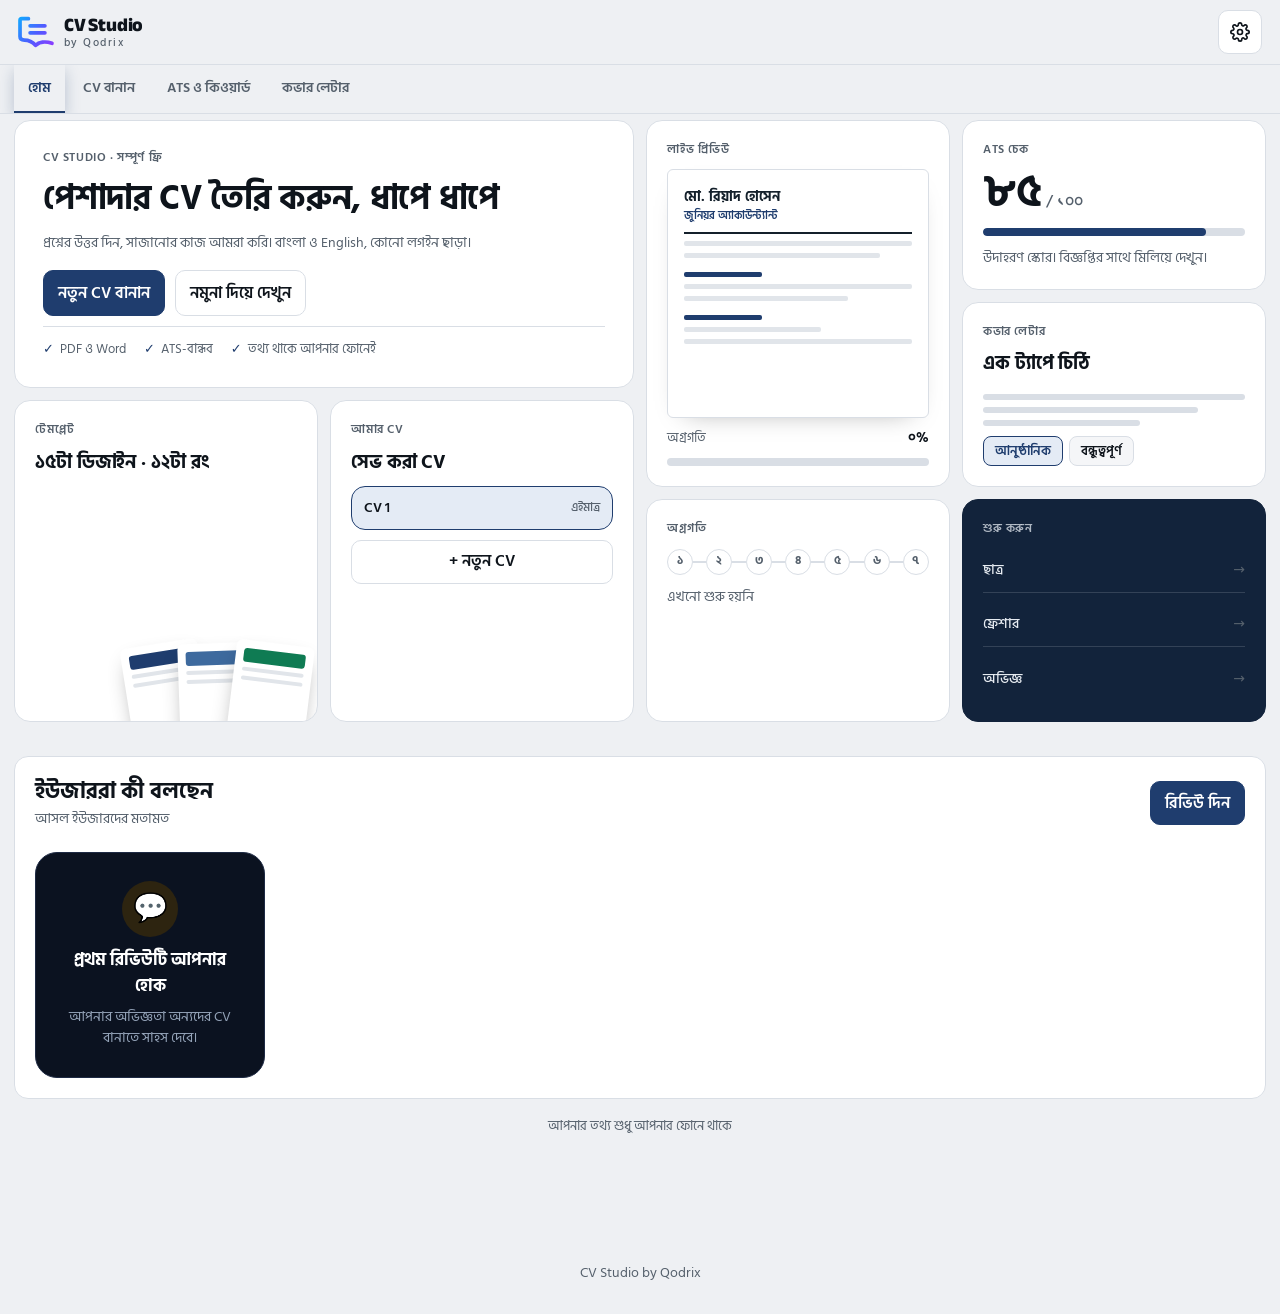
==== commit 21e1f59a: "Add files via upload" ====
--- a/index.html
+++ b/index.html
@@ -11,38 +11,32 @@
 <meta property="og:type" content="website"><meta property="og:site_name" content="CV Studio by Qodrix"><meta property="og:title" content="CV Studio | Free CV Maker (Bangla and English)"><meta property="og:description" content="Build a professional CV in 10 minutes. Free, no login, ATS friendly."><meta property="og:image" content="https://cv-studio.qodrix-hq.workers.dev/og.png"><meta name="twitter:card" content="summary_large_image"><meta name="theme-color" content="#0B1220">
 <link rel="icon" href="favicon.svg" type="image/svg+xml"><link rel="icon" href="icon-192.png" sizes="192x192" type="image/png">
 <link rel="manifest" href="manifest.webmanifest"><link rel="apple-touch-icon" href="apple-touch-icon.png">
-<link rel="stylesheet" href="style.css?v=17">
+<link rel="stylesheet" href="style.css?v=19">
 </head>
 <body>
-<header>
- <a class="logo" href="index.html" aria-label="CV Studio by Qodrix"><svg class="lg-m" viewBox="0 0 214 190" fill="none" aria-hidden="true"><defs><linearGradient id="lgg" x1="8" y1="8" x2="204" y2="176" gradientUnits="userSpaceOnUse"><stop stop-color="#12A8FF"/><stop offset=".55" stop-color="#4F5BFF"/><stop offset="1" stop-color="#8B3DFF"/></linearGradient></defs><g stroke="url(#lgg)" stroke-width="22" stroke-linecap="round" stroke-linejoin="round"><path class="lgp" d="M62 16H22Q12 16 12 26V122C12 137 22 143 38 143C66 143 86 153 104 174C124 155 162 148 202 162"/><path class="lgp" d="M72 58H160M72 100H160"/></g></svg><span class="lg-t"><b>CV Studio</b><small>by Qodrix</small></span></a>
- <button class="btn ic" id="th" aria-label="Dark / Light"><svg class="i-moon" width="20" height="20" viewBox="0 0 24 24" fill="none" stroke="currentColor" stroke-width="2" stroke-linecap="round" stroke-linejoin="round" aria-hidden="true"><path d="M21 12.8A9 9 0 1111.2 3a7 7 0 009.8 9.8z"/></svg><svg class="i-sun" width="20" height="20" viewBox="0 0 24 24" fill="none" stroke="currentColor" stroke-width="2" stroke-linecap="round" stroke-linejoin="round" aria-hidden="true"><circle cx="12" cy="12" r="4"/><path d="M12 2v2M12 20v2M4.9 4.9l1.4 1.4M17.7 17.7l1.4 1.4M2 12h2M20 12h2M4.9 19.1l1.4-1.4M17.7 6.3l1.4-1.4"/></svg></button>
- <button class="btn" id="lg"></button>
- 
-</header>
-<nav class="tabs"><a href="index.html" class=on data-bn="হোম" data-en="Home"></a><a href="builder.html" data-bn="CV বানান" data-en="Build CV"></a><a href="ats.html" data-bn="ATS ও কিওয়ার্ড" data-en="ATS and keywords"></a><a href="cover-letter.html" data-bn="কভার লেটার" data-en="Cover letter"></a><a href="guide.html" data-bn="গাইড" data-en="Guide"></a><a href="manual.html" data-bn="সাহায্য" data-en="Help"></a></nav>
-<div class="xw"><div class="bx">
-<section class="bt hero" style="--i:0"><span class="eb" data-bn="ফ্রি · লগইন ছাড়াই" data-en="Free · no login"></span><h1 class="hh" data-bn="মিনিটেই বানান আপনার প্রফেশনাল CV" data-en="Build your professional CV in minutes"></h1><p data-bn="উত্তর দিন, বাকিটা আমরা সাজাই। বাংলা ও English, দুই ভাষাতেই।" data-en="Answer a few questions and we handle the layout. Bangla and English."></p><div class="c2"><span data-bn="PDF" data-en="PDF"></span><span data-bn="Word" data-en="Word"></span><span data-bn="ATS চেক" data-en="ATS check"></span></div><div class="ha"><a class="btn p" href="builder.html"><span data-bn="নতুন CV বানান" data-en="Start a CV"></span><svg width="18" height="18" viewBox="0 0 24 24" fill="none" stroke="currentColor" stroke-width="2.2" stroke-linecap="round" stroke-linejoin="round" aria-hidden="true"><path d="M5 12h14M13 6l6 6-6 6"/></svg></a><button type="button" class="btn" id="hDemo" data-bn="নমুনা দিয়ে দেখুন" data-en="Try with a sample"></button></div></section>
-<a class="bt bld" href="builder.html" style="--i:1"><i class="go"><svg width="16" height="16" viewBox="0 0 24 24" fill="none" stroke="currentColor" stroke-width="2.2" stroke-linecap="round" stroke-linejoin="round" aria-hidden="true"><path d="M7 17L17 7M8 7h9v9"/></svg></i><span class="lbl" data-bn="বিল্ডার" data-en="Builder"></span><h3 data-bn="৭ ধাপে CV সম্পূর্ণ" data-en="Finish your CV in 7 steps"></h3><p data-bn="অটো-সেভ, লাইভ প্রিভিউ" data-en="Auto-save and live preview"></p><div class="mk" aria-hidden="true"><div class="av"></div><b data-bn="মো. রিয়াদ হোসেন" data-en="Riyad Hossain"></b><small data-bn="জুনিয়র অ্যাকাউন্ট্যান্ট" data-en="Junior Accountant"></small><i style="clear:both"></i><i></i><i style="width:70%"></i><i class="a"></i><i></i><i style="width:80%"></i><i class="a"></i><i style="width:60%"></i></div><div class="rg"><svg viewBox="0 0 36 36" aria-hidden="true"><circle cx="18" cy="18" r="15" fill="none" stroke="var(--line)" stroke-width="4"/><circle id="hArc" cx="18" cy="18" r="15" fill="none" stroke="var(--brand)" stroke-width="4" stroke-linecap="round" pathLength="100" stroke-dasharray="0 100" style="transition:stroke-dasharray 1.2s .6s cubic-bezier(.2,.7,.2,1)"/></svg><div><b><span id="hPc">0</span>%</b><small data-bn="আপনার CV" data-en="Your CV"></small></div></div></a>
-<a class="bt ats" href="ats.html" style="--i:2"><i class="go"><svg width="16" height="16" viewBox="0 0 24 24" fill="none" stroke="currentColor" stroke-width="2.2" stroke-linecap="round" stroke-linejoin="round" aria-hidden="true"><path d="M7 17L17 7M8 7h9v9"/></svg></i><span class="lbl" data-bn="ATS চেক" data-en="ATS check"></span><div class="ra" aria-hidden="true">৮৫</div><p data-bn="বিজ্ঞপ্তির সাথে মেলান" data-en="Match a job notice"></p></a>
-<a class="bt ltr" href="cover-letter.html" style="--i:3"><i class="go"><svg width="16" height="16" viewBox="0 0 24 24" fill="none" stroke="currentColor" stroke-width="2.2" stroke-linecap="round" stroke-linejoin="round" aria-hidden="true"><path d="M7 17L17 7M8 7h9v9"/></svg></i><span class="lbl" data-bn="কভার লেটার" data-en="Cover letter"></span><h3 data-bn="এক ট্যাপে চিঠি" data-en="A letter in one tap"></h3><div aria-hidden="true" style="margin-top:auto"><div class="ln"></div><div class="ln" style="width:80%"></div><div class="ln" style="width:60%"></div></div></a>
-<a class="bt tpl" href="builder.html" style="--i:4"><i class="go"><svg width="16" height="16" viewBox="0 0 24 24" fill="none" stroke="currentColor" stroke-width="2.2" stroke-linecap="round" stroke-linejoin="round" aria-hidden="true"><path d="M7 17L17 7M8 7h9v9"/></svg></i><span class="lbl" data-bn="টেমপ্লেট" data-en="Templates"></span><h3 data-bn="১৫টা ডিজাইন" data-en="15 designs"></h3><p data-bn="১২টা রং" data-en="12 colours"></p><div class="fth f1" aria-hidden="true"><u style="background:#2F4BFF"></u><i></i><i></i></div><div class="fth f2" aria-hidden="true"><u style="background:#FFB020"></u><i></i><i></i></div><div class="fth f3" aria-hidden="true"><u style="background:#19B48F"></u><i></i><i></i></div></a>
-<section class="bt who" style="--i:5"><span class="lbl" data-bn="আপনি কে?" data-en="Who are you?"></span><div class="opts"><button type="button" data-who="fresher" data-bn="ছাত্র" data-en="Student"></button><button type="button" data-who="fresher" data-bn="ফ্রেশার" data-en="Fresher"></button><button type="button" data-who="exp" data-bn="অভিজ্ঞ" data-en="Experienced"></button></div></section>
-<section class="bt lib" style="--i:6"><span class="lbl" data-bn="আমার CV" data-en="My CVs"></span><a id="xcont" class="bt xcont" href="builder.html" hidden><div style="flex:1"><b data-bn="আপনার CV অসম্পূর্ণ" data-en="Your CV is in progress"></b><div class="xpb"><i id="xcb"></i></div><small><span id="xcp"></span> <span data-bn="সম্পূর্ণ · চালিয়ে যান" data-en="complete · continue"></span></small></div><span class="btn" aria-hidden="true">→</span></a><div class="xl-list" id="libList"></div><button type="button" class="btn" data-lib="new" style="margin-top:8px" data-bn="+ নতুন CV" data-en="+ New CV"></button></section>
-<section class="bt more" style="--i:7"><span class="lbl" data-bn="আরও" data-en="More"></span><div class="mg"><a href="guide.html" data-bn="গাইড" data-en="Guide"></a><a href="manual.html" data-bn="ম্যানুয়াল" data-en="Manual"></a><a href="privacy.html" data-bn="গোপনীয়তা" data-en="Privacy"></a><a href="contact.html" data-bn="যোগাযোগ" data-en="Contact"></a></div></section>
-<section class="bt ins" style="--i:9" id="insBn" data-insbox hidden><i><svg width="24" height="24" viewBox="0 0 24 24" fill="none" stroke="currentColor" stroke-width="2" stroke-linecap="round" stroke-linejoin="round" aria-hidden="true"><rect x="6" y="2" width="12" height="20" rx="3"/><path d="M12 7v7"/><path d="M9 11l3 3 3-3"/><path d="M10 19h4"/></svg></i><div><b data-bn="অ্যাপ হিসেবে ইনস্টল করুন" data-en="Install as an app"></b><small data-bn="হোম স্ক্রিনে আইকন, ফুল স্ক্রিনে খোলে। প্লে স্টোর লাগে না।" data-en="Home screen icon, opens full screen. No app store needed."></small></div><button type="button" class="btn p" data-ins data-bn="ইনস্টল" data-en="Install"></button></section>
-<section class="bt rvw xrev rv" id="xrev" style="--i:10"><div class="xrh"><div><h2 data-bn="ইউজাররা কী বলছেন" data-en="What users say"></h2><p data-bn="আসল ইউজারদের মতামত" data-en="Words from real users"></p></div><button type="button" class="btn p" id="xrBtn" data-bn="রিভিউ দিন" data-en="Write a review"></button></div>
+<header><a class="logo" href="index.html" aria-label="CV Studio by Qodrix"><svg class="lg-m" viewBox="0 0 214 190" fill="none" aria-hidden="true"><defs><linearGradient id="lgg" x1="8" y1="8" x2="204" y2="176" gradientUnits="userSpaceOnUse"><stop stop-color="#12A8FF"/><stop offset=".55" stop-color="#4F5BFF"/><stop offset="1" stop-color="#8B3DFF"/></linearGradient></defs><g stroke="url(#lgg)" stroke-width="22" stroke-linecap="round" stroke-linejoin="round"><path class="lgp" d="M62 16H22Q12 16 12 26V122C12 137 22 143 38 143C66 143 86 153 104 174C124 155 162 148 202 162"/><path class="lgp" d="M72 58H160M72 100H160"/></g></svg><span class="lg-t"><b>CV Studio</b><small>by Qodrix</small></span></a><a class="btn ic" id="gear" href="settings.html" aria-label="Settings" title="Settings"><svg width="20" height="20" viewBox="0 0 24 24" fill="none" stroke="currentColor" stroke-width="2" stroke-linecap="round" stroke-linejoin="round" aria-hidden="true"><circle cx="12" cy="12" r="3"/><path d="M19.4 15a1.7 1.7 0 0 0 .3 1.8l.1.1a2 2 0 1 1-2.8 2.8l-.1-.1a1.7 1.7 0 0 0-1.8-.3 1.7 1.7 0 0 0-1 1.5V21a2 2 0 1 1-4 0v-.1a1.7 1.7 0 0 0-1.1-1.5 1.7 1.7 0 0 0-1.8.3l-.1.1a2 2 0 1 1-2.8-2.8l.1-.1a1.7 1.7 0 0 0 .3-1.8 1.7 1.7 0 0 0-1.5-1H3a2 2 0 1 1 0-4h.1a1.7 1.7 0 0 0 1.5-1.1 1.7 1.7 0 0 0-.3-1.8l-.1-.1a2 2 0 1 1 2.8-2.8l.1.1a1.7 1.7 0 0 0 1.8.3H9a1.7 1.7 0 0 0 1-1.5V3a2 2 0 1 1 4 0v.1a1.7 1.7 0 0 0 1 1.5 1.7 1.7 0 0 0 1.8-.3l.1-.1a2 2 0 1 1 2.8 2.8l-.1.1a1.7 1.7 0 0 0-.3 1.8V9a1.7 1.7 0 0 0 1.5 1H21a2 2 0 1 1 0 4h-.1a1.7 1.7 0 0 0-1.5 1z"/></svg><i class="ud" hidden></i></a></header>
+<nav class="tabs"><a href="index.html" class=on data-bn="হোম" data-en="Home"></a><a href="builder.html" data-bn="CV বানান" data-en="Build CV"></a><a href="ats.html" data-bn="ATS ও কিওয়ার্ড" data-en="ATS and keywords"></a><a href="cover-letter.html" data-bn="কভার লেটার" data-en="Cover letter"></a></nav>
+<div class="xw"><div class="bn-g bn-home">
+<section class="bn h1" style="--i:0"><span class="bn-k" data-bn="CV STUDIO · সম্পূর্ণ ফ্রি" data-en="CV STUDIO · COMPLETELY FREE"></span><h1 class="bn-big" data-bn="পেশাদার CV তৈরি করুন, ধাপে ধাপে" data-en="Build a professional CV, step by step"></h1><p class="bn-p" data-bn="প্রশ্নের উত্তর দিন, সাজানোর কাজ আমরা করি। বাংলা ও English, কোনো লগইন ছাড়া।" data-en="Answer a few questions and we handle the layout. Bangla and English, no login."></p><div class="bn-act"><a class="btn p" href="builder.html" data-bn="নতুন CV বানান" data-en="Start a new CV"></a><button type="button" class="btn" id="hDemo" data-bn="নমুনা দিয়ে দেখুন" data-en="Try with a sample"></button></div><ul class="bn-meta"><li data-bn="PDF ও Word" data-en="PDF and Word"></li><li data-bn="ATS-বান্ধব" data-en="ATS-friendly"></li><li data-bn="তথ্য থাকে আপনার ফোনেই" data-en="Data stays on your device"></li></ul></section>
+<aside class="bn h2" style="--i:1"><span class="bn-k" data-bn="লাইভ প্রিভিউ" data-en="LIVE PREVIEW"></span><div class="bn-doc" aria-hidden="true"><b data-bn="মো. রিয়াদ হোসেন" data-en="Riyad Hossain"></b><small data-bn="জুনিয়র অ্যাকাউন্ট্যান্ট" data-en="Junior Accountant"></small><i></i><i style="width:86%"></i><i class="h"></i><i></i><i style="width:72%"></i><i class="h"></i><i style="width:60%"></i><i></i></div><div class="bn-prog"><span data-bn="অগ্রগতি" data-en="Progress"></span><b id="xcp">০%</b></div><div class="bn-bar"><i id="xcb"></i></div></aside>
+<a class="bn h3" href="ats.html" style="--i:2"><span class="bn-k" data-bn="ATS চেক" data-en="ATS CHECK"></span><div class="bn-num">৮৫<small> / ১০০</small></div><div class="bn-bar"><i style="width:85%"></i></div><p class="bn-p" data-bn="উদাহরণ স্কোর। বিজ্ঞপ্তির সাথে মিলিয়ে দেখুন।" data-en="Sample score. Match your CV to a job notice."></p></a>
+<a class="bn h4" href="cover-letter.html" style="--i:3"><span class="bn-k" data-bn="কভার লেটার" data-en="COVER LETTER"></span><h3 class="bn-t" data-bn="এক ট্যাপে চিঠি" data-en="A letter in one tap"></h3><div class="bn-lns" aria-hidden="true"><i></i><i style="width:82%"></i><i style="width:60%"></i></div><div class="bn-chips"><span class="bn-chip a" data-bn="আনুষ্ঠানিক" data-en="Formal"></span><span class="bn-chip" data-bn="বন্ধুত্বপূর্ণ" data-en="Friendly"></span></div></a>
+<a class="bn h5" href="builder.html" style="--i:4"><span class="bn-k" data-bn="টেমপ্লেট" data-en="TEMPLATES"></span><h3 class="bn-t" data-bn="১৫টা ডিজাইন · ১২টা রং" data-en="15 designs · 12 colours"></h3><i class="bn-mini" style="--r:112px;rotate:-9deg"><u style="background:#1F3D6E"></u><s></s><s></s></i><i class="bn-mini" style="--r:60px;rotate:-2deg"><u style="background:#3E6A9E"></u><s></s><s></s></i><i class="bn-mini" style="--r:8px;rotate:7deg"><u style="background:#0F7B53"></u><s></s><s></s></i></a>
+<section class="bn h6" style="--i:5"><span class="bn-k" data-bn="আমার CV" data-en="MY CVS"></span><h3 class="bn-t" data-bn="সেভ করা CV" data-en="Saved CVs"></h3><div class="xl-list" id="libList"></div><button type="button" class="btn" data-lib="new" data-bn="+ নতুন CV" data-en="+ New CV"></button></section>
+<section class="bn h7" style="--i:6"><span class="bn-k" data-bn="অগ্রগতি" data-en="PROGRESS"></span><div class="bn-hz" id="hzN" aria-hidden="true"></div><p class="bn-p" id="hzT"></p><a id="xcont" class="btn p" href="builder.html" hidden data-bn="চালিয়ে যান" data-en="Continue"></a></section>
+<section class="bn dk h8" style="--i:7"><span class="bn-k" data-bn="শুরু করুন" data-en="GET STARTED"></span><button type="button" class="bn-row bn-lk" data-who="fresher"><span data-bn="ছাত্র" data-en="Student"></span><i>&rarr;</i></button><button type="button" class="bn-row bn-lk" data-who="fresher"><span data-bn="ফ্রেশার" data-en="Fresher"></span><i>&rarr;</i></button><button type="button" class="bn-row bn-lk" data-who="exp"><span data-bn="অভিজ্ঞ" data-en="Experienced"></span><i>&rarr;</i></button></section>
+<section class="bn bn-wide xrev rv" id="xrev" style="--i:9"><div class="xrh"><div><h2 data-bn="ইউজাররা কী বলছেন" data-en="What users say"></h2><p data-bn="আসল ইউজারদের মতামত" data-en="Words from real users"></p></div><button type="button" class="btn p" id="xrBtn" data-bn="রিভিউ দিন" data-en="Write a review"></button></div>
 <div class="xrg"><div class="xrs" id="xrs"></div><div class="xrw" id="xrw"><div class="xrk" id="xrk"></div></div></div></section>
 </div><div class="xmod" id="xmod" hidden><div class="xsh" role="dialog" aria-modal="true"><button type="button" class="xx" id="xrX" aria-label="Close">✕</button><h3 data-bn="আপনার রিভিউ" data-en="Your review"></h3><div class="xem" id="xem" data-r="0"><div class="xem-stage"><div class="xem-face" id="xemf" aria-hidden="true">😐</div><div class="xem-sp" id="xsp"></div></div><div class="xem-txt" id="xemt"></div>
 <div class="xem-track" id="xemk" role="slider" tabindex="0" aria-valuemin="1" aria-valuemax="5" aria-valuenow="0" aria-label="Rating"><i class="xem-line"></i><i class="xem-fill" id="xemfl"></i><i class="xem-ring" id="xemrg"></i><button type="button" tabindex="-1" data-s="1">😠</button><button type="button" tabindex="-1" data-s="2">😕</button><button type="button" tabindex="-1" data-s="3">🙂</button><button type="button" tabindex="-1" data-s="4">😃</button><button type="button" tabindex="-1" data-s="5">🤩</button></div></div>
 <label data-bn="আপনার নাম (ঐচ্ছিক)" data-en="Your name (optional)"></label><input id="xrn" maxlength="60" autocomplete="name"><label data-bn="আপনার মতামত" data-en="Your feedback"></label><textarea id="xrt" maxlength="400" rows="4"></textarea><input class="hp" id="xrh" tabindex="-1" autocomplete="off" aria-hidden="true"><button type="button" class="btn p cf-s" id="xrS" data-bn="পাঠান" data-en="Submit"></button><div class="cf-msg" id="xro" role="status"></div></div></div>
 <div class="xtrust" data-bn="আপনার তথ্য শুধু আপনার ফোনে থাকে" data-en="Your data stays on your device"></div></div>
 <div id="toast"></div>
-<div class="pv"><a class="btn" href="manual.html" data-bn="কীভাবে ব্যবহার করবেন" data-en="How to use"></a> <a class="btn" href="privacy.html" data-bn="গোপনীয়তা নীতি" data-en="Privacy policy"></a> <a class="btn" href="contact.html" data-bn="যোগাযোগ ও মতামত" data-en="Contact &amp; feedback"></a></div>
+
 <footer data-bn="CV Studio by Qodrix" data-en="CV Studio by Qodrix"></footer>
-<nav class="bnav" aria-label="Main"><a href="index.html" class=on><svg width="22" height="22" viewBox="0 0 24 24" fill="none" stroke="currentColor" stroke-width="2" stroke-linecap="round" stroke-linejoin="round" aria-hidden="true"><path d="M3 11l9-8 9 8"/><path d="M5 10v10h14V10"/></svg><span data-bn="হোম" data-en="Home"></span></a><a href="builder.html"><svg width="22" height="22" viewBox="0 0 24 24" fill="none" stroke="currentColor" stroke-width="2" stroke-linecap="round" stroke-linejoin="round" aria-hidden="true"><rect x="5" y="3" width="14" height="18" rx="2"/><path d="M9 8h6M9 12h6M9 16h4"/></svg><span data-bn="CV বানান" data-en="Build"></span></a><a href="ats.html"><svg width="22" height="22" viewBox="0 0 24 24" fill="none" stroke="currentColor" stroke-width="2" stroke-linecap="round" stroke-linejoin="round" aria-hidden="true"><circle cx="12" cy="12" r="9"/><path d="M9 12l2 2 4-4"/></svg><span data-bn="ATS" data-en="ATS"></span></a><a href="cover-letter.html"><svg width="22" height="22" viewBox="0 0 24 24" fill="none" stroke="currentColor" stroke-width="2" stroke-linecap="round" stroke-linejoin="round" aria-hidden="true"><rect x="3" y="5" width="18" height="14" rx="2"/><path d="M3 7l9 6 9-6"/></svg><span data-bn="চিঠি" data-en="Letter"></span></a><a href="guide.html"><svg width="22" height="22" viewBox="0 0 24 24" fill="none" stroke="currentColor" stroke-width="2" stroke-linecap="round" stroke-linejoin="round" aria-hidden="true"><path d="M4 5a2 2 0 012-2h13v16H6a2 2 0 00-2 2z"/><path d="M4 21V5"/></svg><span data-bn="গাইড" data-en="Guide"></span></a></nav>
-<script src="app.js?v=16"></script><script>(function(){var g=function(i){return document.getElementById(i)};document.querySelectorAll("[data-who]").forEach(function(b){b.addEventListener("click",function(){try{S.lvl=b.dataset.who;save()}catch(e){}location.href="builder.html"})});var d=g("hDemo");if(d)d.addEventListener("click",function(){try{var m=SAMPLE[S.lang];Object.assign(S,JSON.parse(JSON.stringify(m)));S.exp.forEach(function(e){e.orgV=e.org});S.edu.forEach(function(e){e.instV=e.inst});save()}catch(e){}location.href="builder.html"})})()</script>
-<script>(function(){try{if(S&&(S.name||S.role||S.email)){var p=parseInt(ghost("pc").textContent)||0;document.getElementById("xcont").hidden=false;document.getElementById("xcp").textContent=p+"%";document.getElementById("xcb").style.width=p+"%";document.getElementById("hPc").textContent=p.toLocaleString(S.lang==="en"?"en":"bn-BD");document.getElementById("hArc").setAttribute("stroke-dasharray",p+" 100")}}catch(e){}})()</script>
+<nav class="bnav" aria-label="Main"><a href="index.html" class=on><svg width="22" height="22" viewBox="0 0 24 24" fill="none" stroke="currentColor" stroke-width="2" stroke-linecap="round" stroke-linejoin="round" aria-hidden="true"><path d="M3 11l9-8 9 8"/><path d="M5 10v10h14V10"/></svg><span data-bn="হোম" data-en="Home"></span></a><a href="builder.html"><svg width="22" height="22" viewBox="0 0 24 24" fill="none" stroke="currentColor" stroke-width="2" stroke-linecap="round" stroke-linejoin="round" aria-hidden="true"><rect x="5" y="3" width="14" height="18" rx="2"/><path d="M9 8h6M9 12h6M9 16h4"/></svg><span data-bn="CV বানান" data-en="Build"></span></a><a href="ats.html"><svg width="22" height="22" viewBox="0 0 24 24" fill="none" stroke="currentColor" stroke-width="2" stroke-linecap="round" stroke-linejoin="round" aria-hidden="true"><circle cx="12" cy="12" r="9"/><path d="M9 12l2 2 4-4"/></svg><span data-bn="ATS" data-en="ATS"></span></a><a href="cover-letter.html"><svg width="22" height="22" viewBox="0 0 24 24" fill="none" stroke="currentColor" stroke-width="2" stroke-linecap="round" stroke-linejoin="round" aria-hidden="true"><rect x="3" y="5" width="18" height="14" rx="2"/><path d="M3 7l9 6 9-6"/></svg><span data-bn="চিঠি" data-en="Letter"></span></a><a href="settings.html"><svg width="20" height="20" viewBox="0 0 24 24" fill="none" stroke="currentColor" stroke-width="2" stroke-linecap="round" stroke-linejoin="round" aria-hidden="true"><circle cx="12" cy="12" r="3"/><path d="M12 3v3M12 18v3M3 12h3M18 12h3M5.6 5.6l2.1 2.1M16.3 16.3l2.1 2.1M18.4 5.6l-2.1 2.1M7.7 16.3l-2.1 2.1"/></svg><span data-bn="সেটিংস" data-en="Settings"></span></a></nav>
+<script src="app.js?v=19"></script><script>(function(){var g=function(i){return document.getElementById(i)};document.querySelectorAll("[data-who]").forEach(function(b){b.addEventListener("click",function(){try{S.lvl=b.dataset.who;save()}catch(e){}location.href="builder.html"})});var d=g("hDemo");if(d)d.addEventListener("click",function(){try{var m=SAMPLE[S.lang];Object.assign(S,JSON.parse(JSON.stringify(m)));S.exp.forEach(function(e){e.orgV=e.org});S.edu.forEach(function(e){e.instV=e.inst});save()}catch(e){}location.href="builder.html"})})()</script>
+<script>(function(){try{var g=function(i){return document.getElementById(i)},nf=S.lang==="en"?"en":"bn-BD",D=typeof done==="function"?done():[],has=S&&(S.name||S.role||S.email),n=D.filter(Boolean).length,p=has?Math.round(n/7*100):0;g("xcp").textContent=p.toLocaleString(nf)+"%";g("xcb").style.width=p+"%";var cur=D.findIndex(function(x){return !x});if(cur<0)cur=6;var h=g("hzN");h.innerHTML="";for(var i=0;i<7;i++){if(i)h.insertAdjacentHTML("beforeend","<i"+(has&&i<=cur?' class="d"':"")+"></i>");var dn=has&&D[i];h.insertAdjacentHTML("beforeend",'<span class="nd '+(dn?"d":(has&&i===cur?"c":""))+'">'+(dn?"&#10003;":(i+1).toLocaleString(nf))+"</span>")}g("hzT").textContent=has?(S.lang==="en"?"Step ":"ধাপ ")+(cur+1).toLocaleString(nf)+"/"+(7).toLocaleString(nf):(S.lang==="en"?"Not started yet":"এখনো শুরু হয়নি");g("xcont").hidden=!has}catch(e){}})()</script>
 <script>(function(){var g=function(i){return document.getElementById(i)},bn=function(){return !(typeof S!=="undefined"&&S.lang==="en")},rat=0;
 function esc(s){var d=document.createElement("div");d.textContent=s;return d.innerHTML}
 var EM=["","😠","😕","🙂","😃","🤩"],LBN=["","একদম ভালো লাগেনি","তেমন ভালো না","ঠিকঠাক","ভালো লেগেছে","দারুণ! অসাধারণ"],LBE=["","Not good at all","Could be better","It's okay","Liked it","Loved it!"];function stars(n){return EM[n]||""}function lb(n){return (bn()?LBN:LBE)[n]||""}
--- a/style.css
+++ b/style.css
@@ -793,3 +793,158 @@
 .bx>.bt.ins,.bx>.bt.rvw{grid-row:auto}
 }
 .bt.hero{align-items:flex-start}.bt.hero>*{margin-left:0}.bt.hero p{margin:0}
+
+/* ===== v18: Pro Bento layouts for ATS, cover letter, guide, manual, privacy, contact, admin ===== */
+.tool{max-width:1280px;padding:8px 14px 100px}
+.tool:has(.xg),.tool:has(#cl),.tool:has(.cf),.tool:has(#priv),.tool.guide,.tool.mn{display:grid;grid-template-columns:minmax(0,1fr);gap:14px;align-content:start}
+.tool>.phd,.tool>.sub{grid-column:1/-1;margin:6px 0 0}
+.tool>.sub{margin:-6px 0 0;max-width:640px}
+.phd h2{font-family:'Anek Bangla','Hind Siliguri',sans-serif;font-weight:800;font-size:clamp(26px,4.4vw,38px);letter-spacing:-.01em}
+.phi{width:48px;height:48px;border-radius:16px;background:var(--soft)}
+.atsb,.cf,.ci,.gck,.gd,.mc,#priv,.xg,.gr li,.tool details:not(.atsb){background:var(--panel);border:1px solid var(--line);border-radius:28px;box-shadow:var(--sh);transition:transform .35s cubic-bezier(.2,.7,.2,1),box-shadow .35s}
+.atsb,.cf,.ci,.gck,.mc,#priv{padding:20px}
+.gr li:hover,.mc:hover,.gd:hover{transform:translateY(-3px)}
+.gh{background:var(--dkb);color:#EEF1FA;border:0;border-radius:28px;padding:26px;margin:0}.gh h3{font-family:'Anek Bangla',sans-serif;font-weight:800;font-size:clamp(24px,3.4vw,32px)}
+.gr{list-style:none;margin:0;padding:0;display:grid;grid-template-columns:repeat(auto-fit,minmax(220px,1fr));gap:12px}
+.gr li{padding:16px;display:flex;gap:12px;align-items:flex-start}.gn{background:var(--brand);color:var(--bi)}
+.gr li:nth-child(3n+2) .gn{background:#FFB020;color:#0B1020}.gr li:nth-child(3n) .gn{background:#19B48F;color:#fff}
+.gdd{display:grid;grid-template-columns:repeat(auto-fit,minmax(260px,1fr));gap:12px;margin:0}.gd{padding:18px;margin:0}
+.gq{grid-column:1/-1;font-family:'Anek Bangla',sans-serif;font-weight:800;margin:8px 0 0}
+.tool details:not(.atsb){padding:6px 16px;margin:0}
+.mj{display:flex;gap:6px;overflow-x:auto;position:sticky;top:60px;z-index:3;padding:6px;background:color-mix(in srgb,var(--bg) 85%,transparent);backdrop-filter:blur(10px);border-radius:999px}
+.mj a{flex:none;min-height:40px;display:flex;align-items:center;padding:0 14px;border-radius:999px;border:1px solid var(--line);background:var(--panel);font-weight:600;font-size:14px}
+.mc{margin:0}.mfin{grid-column:1/-1}.gcta{grid-column:1/-1;justify-self:start}
+#priv{max-width:860px}
+.ad-w{max-width:1100px}.ad-login{background:var(--panel);color:var(--ink);border:1px solid var(--line);box-shadow:var(--sh)}
+.ad-top,.ad-card,.ad-stat,.ad-add,.ad-empty{border-radius:24px}.ad-card,.ad-stat,.ad-add{box-shadow:var(--sh)}
+@media(min-width:960px){
+.tool:has(.xg){grid-template-columns:repeat(12,minmax(0,1fr))}
+.tool:has(.xg)>.xg{grid-column:1/6;grid-row:3/5;border-radius:28px}
+.tool:has(.xg)>#ats{grid-column:6/13;grid-row:3}.tool:has(.xg)>#kw{grid-column:6/13;grid-row:4}
+.tool:has(#cl)>.tl{grid-column:1/-1}.tool:has(#cl)>#cl{grid-column:1/-1}
+.clg{display:grid;grid-template-columns:minmax(0,5fr) minmax(0,7fr);gap:12px;align-items:start}
+.clg>#clC,.clg>#clP,.clg>#clM,.clg>div.clb:nth-of-type(1){grid-column:1}
+.clg>#clT{grid-column:2;grid-row:1/5;min-height:300px}.clg>div.clb:nth-of-type(2){grid-column:2;grid-row:5}
+.tool.guide,.tool.mn,.tool:has(.cf){grid-template-columns:repeat(12,minmax(0,1fr))}
+.guide>.gh{grid-column:1/8;grid-row:2}.guide>.gck{grid-column:8/13;grid-row:2/4}.guide>.gr{grid-column:1/8;grid-row:3}
+.guide>.gdd{grid-column:1/-1}.guide>details{grid-column:span 4}
+.mn>.gh,.mn>.mj{grid-column:1/-1}.mn>.mc{grid-column:span 6}.mn>#install{grid-column:1/-1}.mn>details{grid-column:span 6}
+.tool:has(.cf)>.cf{grid-column:1/8}.tool:has(.cf)>.ci{grid-column:8/13}
+.tool:has(#priv){grid-template-columns:minmax(0,860px);justify-content:center}
+}
+@media(prefers-reduced-motion:reduce){.gr li:hover,.mc:hover,.gd:hover{transform:none}}
+/* v18 fixes */
+.tool.guide,.tool.mn,.tool:has(.xg),.tool:has(#cl),.tool:has(.cf){max-width:1280px;width:100%;box-sizing:border-box}
+.tool>.phd,.tool>.sub,.gr{background:none;border:0;box-shadow:none;padding-left:0;padding-right:0;border-radius:0}
+.tool>.sub{padding-top:0}
+
+@media(max-width:959px){.clg{display:flex;flex-direction:column;gap:10px}}
+
+/* ===== v19: Professional Bento (final design) ===== */
+:root{--bg:#EEF0F3;--panel:#FFFFFF;--ink:#0E141B;--mute:#55606C;--line:#D9DEE5;--brand:#1F3D6E;--bi:#fff;--soft:#E4EBF5;--field:#F5F6F8;--dkb:#12233B;--ok:#0F7B53;--bad:#B42318;--wn:#8A5209;--sh:none}
+@media (prefers-color-scheme:dark){:root:not([data-theme="light"]){--bg:#0A0E14;--panel:#121923;--ink:#E6EBF1;--mute:#94A0AE;--line:#243041;--brand:#86AEEB;--bi:#0A0E14;--soft:#1A2B44;--field:#18212D;--dkb:#16263D;--ok:#4ADE9A;--bad:#F97066;--wn:#F5B556}}
+:root[data-theme="dark"]{--bg:#0A0E14;--panel:#121923;--ink:#E6EBF1;--mute:#94A0AE;--line:#243041;--brand:#86AEEB;--bi:#0A0E14;--soft:#1A2B44;--field:#18212D;--dkb:#16263D;--ok:#4ADE9A;--bad:#F97066;--wn:#F5B556}
+body{font-family:'Noto Sans Bengali','Hind Siliguri',system-ui,sans-serif;background:var(--bg);color:var(--ink)}
+h1,h2,h3,.hh,.dp,.phd h2,.gh h3,.gq,.xbh h2,.xcel b{font-family:'Noto Sans Bengali','Hind Siliguri',sans-serif;font-weight:700;letter-spacing:-.005em;line-height:1.35}
+header{background:var(--bg);border-bottom:1px solid var(--line);max-width:none}
+#gear{position:relative}.ud{position:absolute;top:7px;right:8px;width:10px;height:10px;border-radius:50%;background:var(--bad);border:2px solid var(--panel);box-sizing:border-box}.ud[hidden]{display:none}
+header #insH{display:none!important}
+.btn{border-radius:10px;background:var(--panel);border:1px solid var(--line);box-shadow:none;font-weight:600}.btn:hover{transform:none;border-color:var(--brand)}
+.btn.p{background:var(--brand);color:var(--bi);border-color:var(--brand);box-shadow:none}
+.pl,.chip,.eb{border-radius:8px}
+.tabs{width:100%;max-width:1280px;margin:0 auto;padding:0 14px;background:none;border:0;border-bottom:1px solid var(--line);border-radius:0;justify-content:flex-start;gap:4px;box-sizing:border-box;box-shadow:none}
+.tabs a{border-radius:0;border:0;border-bottom:2px solid transparent;background:none;color:var(--mute);padding:12px 14px;font-weight:600}
+.tabs a.on{background:none;color:var(--brand);border-bottom-color:var(--brand)}
+nav.bnav{border-radius:14px;box-shadow:none;background:var(--panel);border:1px solid var(--line)}nav.bnav a{border-radius:10px}nav.bnav a.on{background:var(--soft);color:var(--brand)}
+/* bento tiles */
+.bn-wrap{max-width:1280px;margin:0 auto;padding:16px 14px 100px}
+.bn-g{display:grid;gap:12px;grid-template-columns:minmax(0,1fr)}
+.bn{background:var(--panel);border:1px solid var(--line);border-radius:16px;padding:20px;display:flex;flex-direction:column;gap:10px;min-width:0;position:relative;overflow:hidden;color:var(--ink);text-decoration:none;box-sizing:border-box;animation:bnIn .5s cubic-bezier(.2,.7,.2,1) both;animation-delay:calc(var(--i,0)*45ms);transition:border-color .2s,transform .25s}
+a.bn:hover{border-color:var(--brand);transform:translateY(-2px)}
+.bn.dk{background:var(--dkb);border-color:var(--dkb);color:#E6EBF1}
+.bn-wide{grid-column:1/-1}
+.bn-k{font-size:12px;font-weight:600;letter-spacing:.05em;color:var(--mute)}.dk .bn-k,.dk .bn-p{color:rgba(230,235,241,.74)}
+.bn-t{font-size:19px;margin:0}.bn-big{font-size:clamp(26px,5vw,34px);line-height:1.3;margin:0;letter-spacing:-.01em}
+.bn-p{margin:0;font-size:14px;line-height:1.65;color:var(--mute)}
+.bn-act{display:flex;gap:10px;flex-wrap:wrap;margin-top:auto}.bn-act .btn{min-height:46px}
+.bn-meta{display:flex;gap:6px 18px;flex-wrap:wrap;list-style:none;margin:0;padding:12px 0 0;border-top:1px solid var(--line);font-size:13px;color:var(--mute)}.bn-meta li::before{content:"\2713";color:var(--brand);font-weight:700;margin-right:6px}
+.bn-doc{background:#fff;color:#14202B;border:1px solid var(--line);border-radius:6px;padding:16px;flex:1;min-height:150px;overflow:hidden;box-shadow:0 10px 26px -18px rgba(0,0,0,.4)}
+.bn-doc b{display:block;font-size:14px}.bn-doc small{display:block;font-size:10.5px;color:#1F3D6E;font-weight:600;padding-bottom:8px;margin-bottom:6px;border-bottom:2px solid #14202B}
+.bn-doc i{display:block;height:5px;border-radius:2px;background:#E1E5EA;margin-top:7px}.bn-doc i.h{width:34%;background:#1F3D6E;margin-top:14px}
+.bn-prog{display:flex;justify-content:space-between;font-size:13px;color:var(--mute)}.bn-prog b{color:var(--ink)}
+.bn-bar{height:8px;border-radius:4px;background:var(--line);overflow:hidden}.bn-bar i{display:block;height:100%;border-radius:4px;background:var(--brand);transition:width 1s cubic-bezier(.2,.7,.2,1)}
+.bn-num{font-size:44px;font-weight:700;line-height:1.1}.bn-num small{font-size:16px;color:var(--mute);font-weight:500}
+.bn-lns i{display:block;height:6px;border-radius:3px;background:var(--line);margin-top:7px}
+.bn-chips{display:flex;gap:6px;flex-wrap:wrap;margin-top:auto}
+.bn-chip{display:inline-flex;align-items:center;min-height:30px;padding:0 11px;border-radius:8px;background:var(--field);border:1px solid var(--line);font-size:13px;font-weight:600;align-self:flex-start;white-space:nowrap}
+.bn-chip.a{background:var(--soft);border-color:var(--brand);color:var(--brand)}.bn-chip.ok{color:var(--ok)}.bn-chip.wn{color:var(--wn)}.dk .bn-chip{background:transparent;border-color:rgba(255,255,255,.3)}.dk .bn-chip.wn{color:#F5B556}.dk .bn-chip.ok{color:#4ADE9A}
+.bn-mini{position:absolute;bottom:-26px;right:var(--r);width:78px;height:104px;background:#fff;border-radius:6px;padding:8px;box-sizing:border-box;box-shadow:0 10px 22px -8px rgba(0,0,0,.45)}.bn-mini u{display:block;height:14px;border-radius:3px}.bn-mini s{display:block;height:4px;border-radius:2px;background:#E1E5EA;margin-top:5px}
+.bn-row{display:flex;align-items:center;gap:12px;min-height:44px;border:0;border-bottom:1px solid var(--line);font:inherit;font-size:14px;font-weight:500;color:inherit;background:none;padding:0;text-align:left;width:100%;text-decoration:none;cursor:default}.bn-row:last-child{border-bottom:0}
+.bn-row b{margin-left:auto;color:var(--mute);font-weight:500}.dk .bn-row{border-color:rgba(255,255,255,.14)}.dk .bn-row b{color:rgba(230,235,241,.7)}
+.bn-lk{cursor:pointer;justify-content:space-between}.bn-lk i,.bn-ar{font-style:normal;color:var(--mute)}.bn-lk:hover span{color:var(--brand)}.dk .bn-lk:hover span{color:#fff}.bn-bad span{color:var(--bad)}
+.bn-lab{font-size:13px;font-weight:600;color:var(--mute);margin-top:4px}
+.bn-sg{display:flex;border:1px solid var(--line);border-radius:10px;padding:3px;gap:3px;background:var(--field)}.bn-sg button{flex:1;min-height:40px;border:0;border-radius:8px;background:none;font:inherit;font-size:14px;font-weight:600;color:var(--mute);cursor:pointer;padding:0 6px}.bn-sg button.a{background:var(--brand);color:var(--bi)}
+.bn-tg{margin-left:auto;width:48px;height:28px;border-radius:14px;border:0;background:var(--line);position:relative;cursor:pointer;flex:none}.bn-tg i{position:absolute;top:4px;left:4px;width:20px;height:20px;border-radius:50%;background:#fff;transition:left .2s}.bn-tg.on{background:var(--brand)}.bn-tg.on i{left:24px}
+.bn-sel{min-height:46px;border:1px solid var(--line);border-radius:10px;background:var(--field);color:var(--ink);font:inherit;font-size:14.5px;padding:0 12px;width:100%}
+.bn-sws{display:flex;gap:10px;flex-wrap:wrap}.bn-sw{width:30px;height:30px;border-radius:50%;border:2px solid var(--panel);box-shadow:0 0 0 1px var(--line);cursor:pointer;padding:0}.bn-sw.a{box-shadow:0 0 0 2px var(--brand)}
+.bn-hz{display:flex;align-items:center}.bn-hz i{flex:1;height:2px;background:var(--line)}.bn-hz i.d{background:var(--brand)}
+.nd{display:inline-grid;place-items:center;width:26px;height:26px;border-radius:50%;border:1.5px solid var(--line);font-size:12px;font-weight:700;color:var(--mute);background:var(--panel);flex:none}.nd.d{background:var(--brand);border-color:var(--brand);color:var(--bi)}.nd.c{border-color:var(--brand);color:var(--brand)}
+.bn-ban{padding:0;border-color:var(--brand);background:var(--soft)}.bn-ban-i{display:flex;gap:16px;align-items:center;flex-wrap:wrap;padding:18px 20px}.bn-ban-i[hidden]{display:none}.bn-ban-i>div:not(.bn-act){flex:1;min-width:200px}
+.bn-ic{width:44px;height:44px;border-radius:50%;background:var(--brand);color:var(--bi);display:grid;place-items:center;font-size:20px;font-weight:700;flex:none}.bn-ban-i.ok .bn-ic{background:var(--ok);color:#fff}
+.bn-list{display:contents}.bn-rel .bn-chip{margin-top:6px}.bn-latest .bn-t{font-size:22px}
+@keyframes bnIn{from{opacity:0;transform:translateY(8px)}to{opacity:1;transform:none}}
+html[data-motion="off"] *,html[data-motion="off"] *::before,html[data-motion="off"] *::after{animation:none!important;transition:none!important;scroll-behavior:auto!important}
+html[data-fs="0.92"] :is(.bn-wrap,.xw,.tool,.ed,header,.tabs){zoom:.92}html[data-fs="1.1"] :is(.bn-wrap,.xw,.tool,.ed,header,.tabs){zoom:1.1}html[data-fs="1.2"] :is(.bn-wrap,.xw,.tool,.ed,header,.tabs){zoom:1.2}
+@media(prefers-reduced-motion:reduce){.bn{animation:none}}
+/* desktop compositions */
+@media(min-width:960px){
+.xw{max-width:1280px}
+.bn-home{grid-template-columns:repeat(12,minmax(0,1fr))}
+.bn-home .h1{grid-column:1/7;grid-row:1/4;padding:28px}.bn-home .h2{grid-column:7/10;grid-row:1/5}.bn-home .h3{grid-column:10/13;grid-row:1/3}.bn-home .h4{grid-column:10/13;grid-row:3/5}
+.bn-home .h5{grid-column:1/4;grid-row:4/7}.bn-home .h6{grid-column:4/7;grid-row:4/7}.bn-home .h7{grid-column:7/10;grid-row:5/7}.bn-home .h8{grid-column:10/13;grid-row:5/7}.bn-home .bn-wide{grid-row:7}
+.bn-set{grid-template-columns:repeat(12,minmax(0,1fr))}
+.bn-set .s1{grid-column:1/6;grid-row:1/4}.bn-set .s2{grid-column:6/10;grid-row:1/4}.bn-set .s3{grid-column:10/13;grid-row:1/4}.bn-set .s4{grid-column:1/5;grid-row:4/7}.bn-set .s5{grid-column:5/10;grid-row:4/7}.bn-set .s6{grid-column:10/13;grid-row:4/7}
+.bn-wn{grid-template-columns:repeat(12,minmax(0,1fr))}.bn-wn .bn-ban{grid-column:1/-1}.bn-wn .bn-rel{grid-column:8/13}.bn-wn .bn-latest{grid-column:1/8;grid-row:span 2}.bn-wn .bn-ver{grid-column:8/13}
+}
+@media(max-width:959px){.bn-home .h2,.bn-home .h5{min-height:200px}.bn-mini{width:70px;height:94px;right:calc(var(--r)*.6)}.bn-wrap{padding-bottom:110px}.tabs{display:none}}
+
+/* v19: tool pages (shared cards, side panels) */
+/* shared card language */
+.hc-card,.atsb,.cf,.ci,.gck,.gd,.mc,#priv,.xg,.gr li,.tool details:not(.atsb),.xlib,.xbh,.score,.pane.on,.xrev{background:var(--panel);border:1px solid var(--line);border-radius:14px;box-shadow:none}
+.gr li:hover,.mc:hover,.gd:hover{transform:none}
+.phi{border-radius:10px;background:var(--soft);color:var(--brand)}
+.xsv{background:var(--soft);color:var(--brand);border-radius:8px}
+.stage{background:var(--field);border:1px solid var(--line);border-radius:14px}
+@media(min-width:960px){.stage{background:var(--field);border:1px solid var(--line);border-radius:14px}}
+.xbh .xprog i{background:var(--brand)}.score .ring b{color:var(--ink)}.score #arc{stroke:var(--brand)}
+.gh{background:var(--dkb);border-radius:14px;color:#E7ECF2}.gh p{opacity:.85}
+.gr{grid-template-columns:1fr}.gr li .gn,.gr li:nth-child(n) .gn{background:var(--brand);color:var(--bi);border-radius:8px}
+.gd{border-top:3px solid var(--brand)}.gd.no{border-top-color:#B42318}.gd.ok{border-top-color:#067647}
+.mj{border-radius:10px;background:var(--panel);border:1px solid var(--line);backdrop-filter:none}.mj a{border-radius:8px;border:0;background:none;color:var(--mute)}.mj a:hover{background:var(--soft);color:var(--brand)}
+/* pages: structured main + side panel */
+.tool{max-width:1280px}
+.tool>.phd{border-bottom:1px solid var(--line);padding-bottom:14px}
+@media(min-width:960px){
+.tool:has(.xg)>.xg{grid-column:9/13;grid-row:3/5;position:sticky;top:78px;align-self:start}
+.tool:has(.xg)>#kw{grid-column:1/9;grid-row:3}.tool:has(.xg)>#ats{grid-column:1/9;grid-row:4}
+.guide>.gh{grid-column:1/-1;grid-row:2}.guide>.gck{grid-column:9/13;grid-row:3/5;position:sticky;top:78px;align-self:start}
+.guide>.gr{grid-column:1/9;grid-row:3}.guide>.gdd{grid-column:1/9;grid-row:4}.guide>.gq{grid-column:1/9}.guide>details{grid-column:1/9}.guide>.gcta{grid-column:1/9}
+.tool.mn{grid-template-columns:240px minmax(0,1fr);align-items:start}
+.mn>.gh{grid-column:1/-1}.mn>.mj{grid-column:1;grid-row:3/30;flex-direction:column;position:sticky;top:78px;overflow:visible}.mn>.mj a{border-radius:8px}
+.mn>.mc,.mn>#install,.mn>details,.mn>.gq,.mn>.mfin{grid-column:2!important}
+.tool:has(.cf)>.cf{grid-column:1/8}.tool:has(.cf)>.ci{grid-column:8/13}
+}
+@keyframes rvIn{from{opacity:0;transform:translateY(8px)}to{opacity:1;transform:none}}
+@keyframes barIn{from{width:0}}
+@media(prefers-reduced-motion:reduce){.hc-card,.hc-bar i{animation:none!important}.hc-tool:hover{transform:none}}
+.hc-cont[hidden],.hc-lib-hint[hidden]{display:none}
+.hc-lead{padding:26px 30px}
+/* v19 fixes */
+[hidden]{display:none!important}
+.bn-wrap{width:100%;box-sizing:border-box}
+.bn-sg button{font-size:13.5px;line-height:1.25}
+@media(min-width:960px){.bn-set .s3 .bn-act,.bn-wn .bn-act{flex-wrap:wrap}}
+main.bn-wrap{display:block;max-width:1280px;margin:0 auto;padding:16px 14px 100px;grid-template-columns:none}
+
+.dk .btn{background:transparent;color:#E6EBF1!important;border-color:rgba(255,255,255,.3)}.dk .btn.p{background:#86AEEB;color:#0A0E14!important;border-color:#86AEEB}
+@media(min-width:960px){.bn-wn .bn-ver{grid-column:1/8}}
